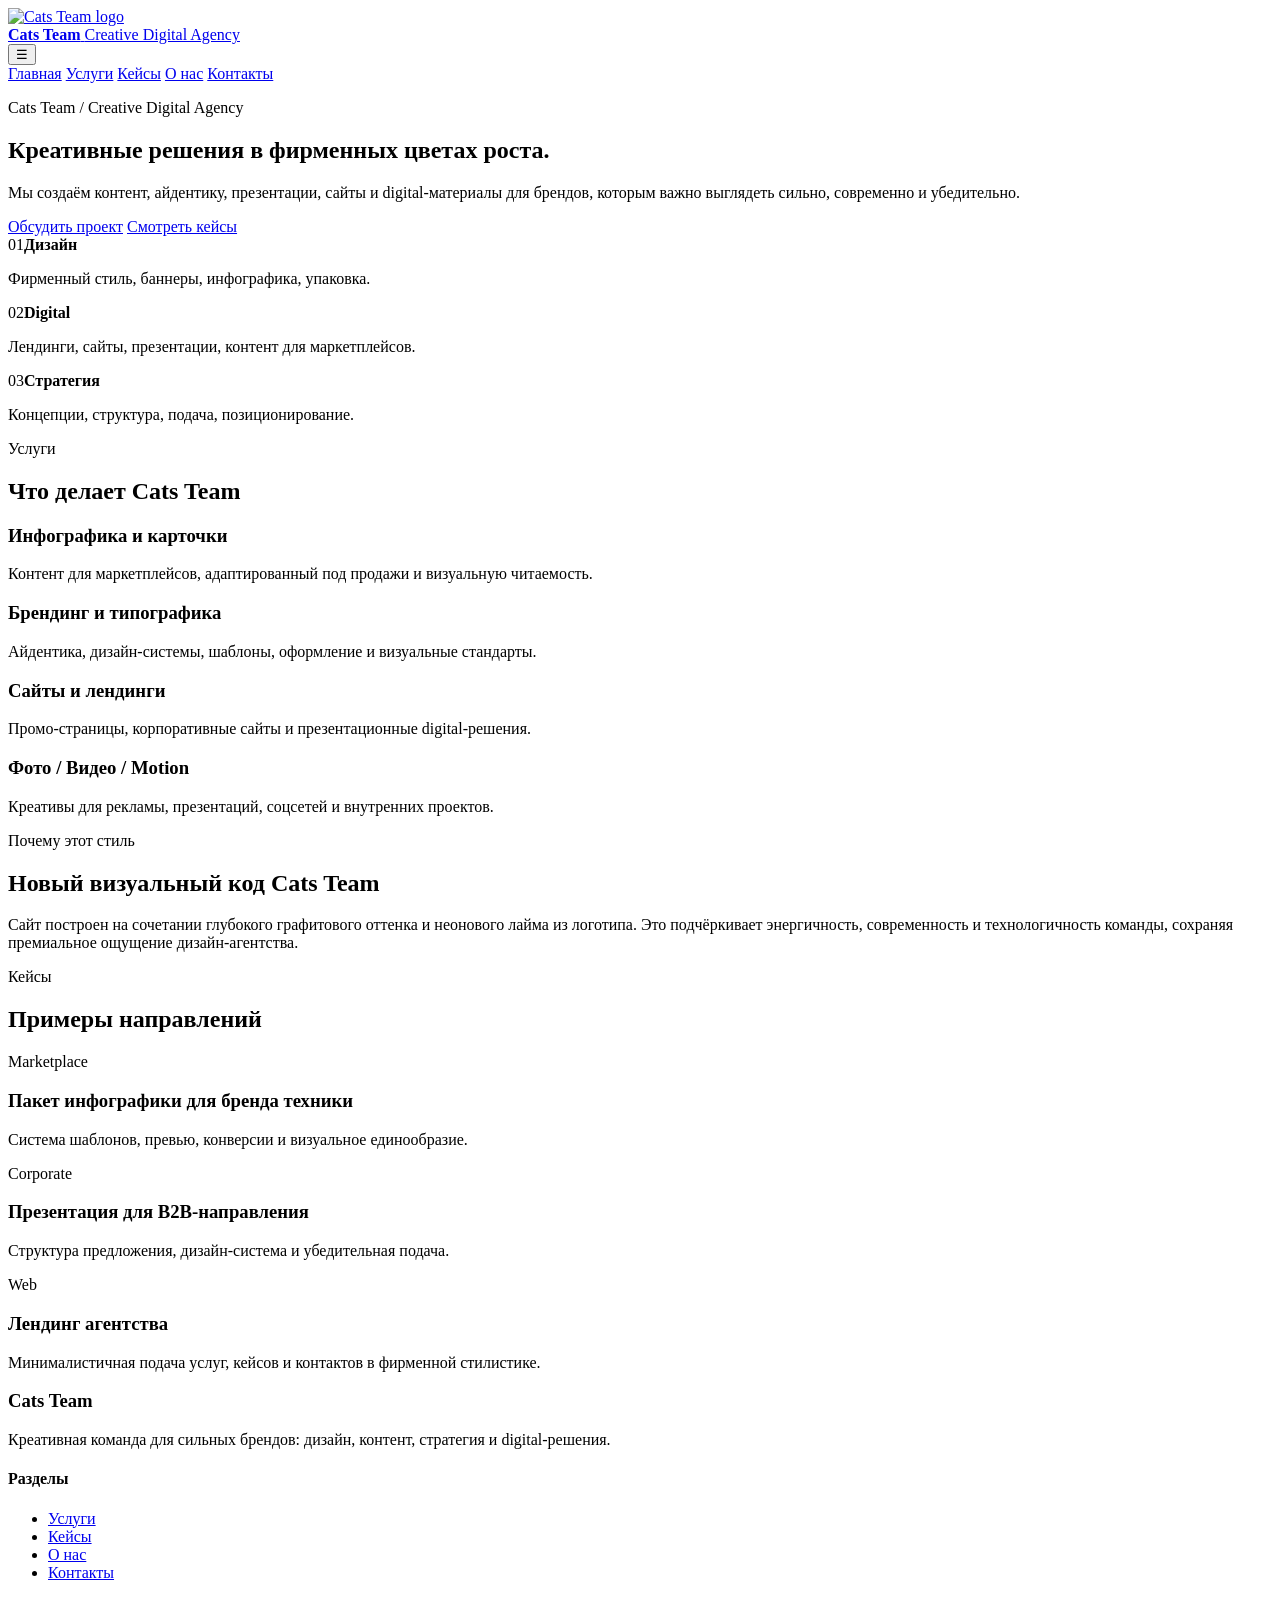
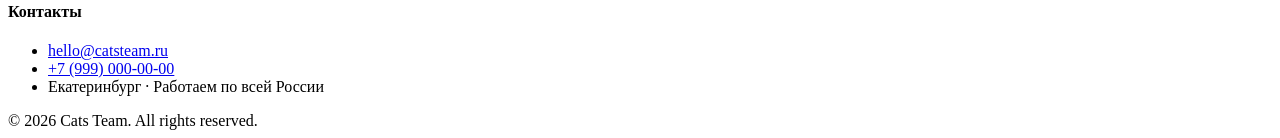
==== index.html @ 74c3e42e "Add files via upload" ====
<!doctype html>
<html lang="ru">
<head>
  <meta charset="UTF-8">
  <meta name="viewport" content="width=device-width, initial-scale=1">
  <title>Cats Team — Creative Digital Agency</title>
  <meta name="description" content="Cats Team — креативная команда для сильных брендов.">
  <meta name="theme-color" content="#1b1d20">
  <link rel="stylesheet" href="css/styles.css">
</head>
<body><header class="site-header">
  <div class="container header-row">
    <a class="brand" href="index.html">
      <img src="assets/cats-team-logo.png" alt="Cats Team logo">
      <div class="brand-text">
        <strong>Cats Team</strong>
        <span>Creative Digital Agency</span>
      </div>
    </a>
    <button class="menu-toggle" aria-label="Открыть меню" aria-expanded="false">☰</button>
    <nav class="site-nav">
      <a href="index.html">Главная</a>
      <a href="services.html">Услуги</a>
      <a href="cases.html">Кейсы</a>
      <a href="about.html">О нас</a>
      <a href="contacts.html">Контакты</a>
    </nav>
  </div>
</header>
<main>
  <section class="hero">
    <div class="container hero-grid">
      <div class="hero-copy">
        <p class="eyebrow">Cats Team / Creative Digital Agency</p>
        <h1>Креативные решения <span>в фирменных цветах роста</span>.</h1>
        <p class="lead">Мы создаём контент, айдентику, презентации, сайты и digital-материалы для брендов, которым важно выглядеть сильно, современно и убедительно.</p>
        <div class="hero-actions">
          <a class="btn btn-primary" href="contacts.html">Обсудить проект</a>
          <a class="btn btn-secondary" href="cases.html">Смотреть кейсы</a>
        </div>
      </div>
      <div class="hero-card glass">
        <div class="stat"><span>01</span><strong>Дизайн</strong><p>Фирменный стиль, баннеры, инфографика, упаковка.</p></div>
        <div class="stat"><span>02</span><strong>Digital</strong><p>Лендинги, сайты, презентации, контент для маркетплейсов.</p></div>
        <div class="stat"><span>03</span><strong>Стратегия</strong><p>Концепции, структура, подача, позиционирование.</p></div>
      </div>
    </div>
  </section>

  <section class="section">
    <div class="container">
      <div class="section-head">
        <p class="eyebrow">Услуги</p>
        <h2>Что делает Cats Team</h2>
      </div>
      <div class="cards-grid">
        <article class="card"><h3>Инфографика и карточки</h3><p>Контент для маркетплейсов, адаптированный под продажи и визуальную читаемость.</p></article>
        <article class="card"><h3>Брендинг и типографика</h3><p>Айдентика, дизайн-системы, шаблоны, оформление и визуальные стандарты.</p></article>
        <article class="card"><h3>Сайты и лендинги</h3><p>Промо-страницы, корпоративные сайты и презентационные digital-решения.</p></article>
        <article class="card"><h3>Фото / Видео / Motion</h3><p>Креативы для рекламы, презентаций, соцсетей и внутренних проектов.</p></article>
      </div>
    </div>
  </section>

  <section class="section band">
    <div class="container two-col">
      <div>
        <p class="eyebrow">Почему этот стиль</p>
        <h2>Новый визуальный код Cats Team</h2>
      </div>
      <div>
        <p>Сайт построен на сочетании глубокого графитового оттенка и неонового лайма из логотипа. Это подчёркивает энергичность, современность и технологичность команды, сохраняя премиальное ощущение дизайн-агентства.</p>
      </div>
    </div>
  </section>

  <section class="section">
    <div class="container">
      <div class="section-head">
        <p class="eyebrow">Кейсы</p>
        <h2>Примеры направлений</h2>
      </div>
      <div class="cards-grid">
        <article class="case-card"><span>Marketplace</span><h3>Пакет инфографики для бренда техники</h3><p>Система шаблонов, превью, конверсии и визуальное единообразие.</p></article>
        <article class="case-card"><span>Corporate</span><h3>Презентация для B2B-направления</h3><p>Структура предложения, дизайн-система и убедительная подача.</p></article>
        <article class="case-card"><span>Web</span><h3>Лендинг агентства</h3><p>Минималистичная подача услуг, кейсов и контактов в фирменной стилистике.</p></article>
      </div>
    </div>
  </section>
</main>
<footer class="site-footer">
  <div class="container footer-grid">
    <div>
      <h3>Cats Team</h3>
      <p>Креативная команда для сильных брендов: дизайн, контент, стратегия и digital-решения.</p>
    </div>
    <div>
      <h4>Разделы</h4>
      <ul>
        <li><a href="services.html">Услуги</a></li>
        <li><a href="cases.html">Кейсы</a></li>
        <li><a href="about.html">О нас</a></li>
        <li><a href="contacts.html">Контакты</a></li>
      </ul>
    </div>
    <div>
      <h4>Контакты</h4>
      <ul>
        <li><a href="mailto:hello@catsteam.ru">hello@catsteam.ru</a></li>
        <li><a href="tel:+79990000000">+7 (999) 000-00-00</a></li>
        <li>Екатеринбург · Работаем по всей России</li>
      </ul>
    </div>
  </div>
  <div class="container footer-bottom">© 2026 Cats Team. All rights reserved.</div>
</footer><script src="js/site.js"></script>
</body>
</html>
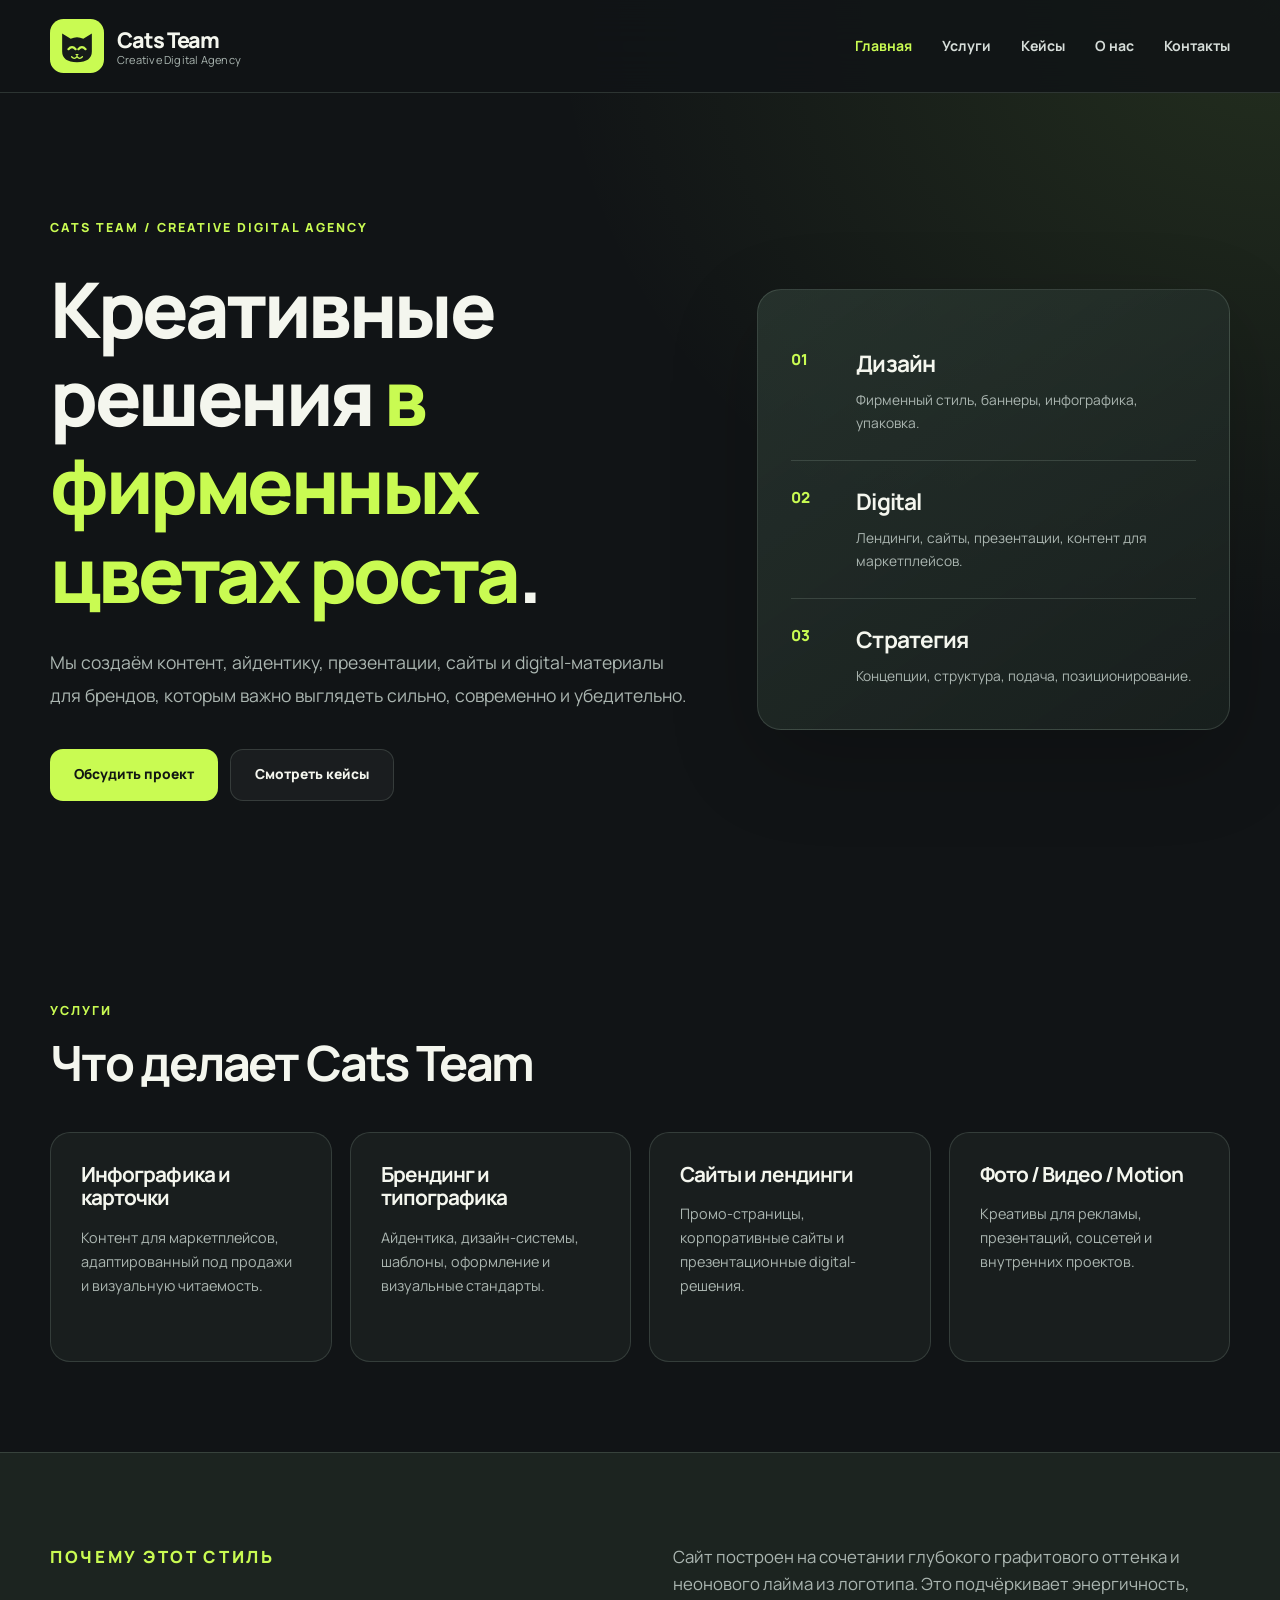
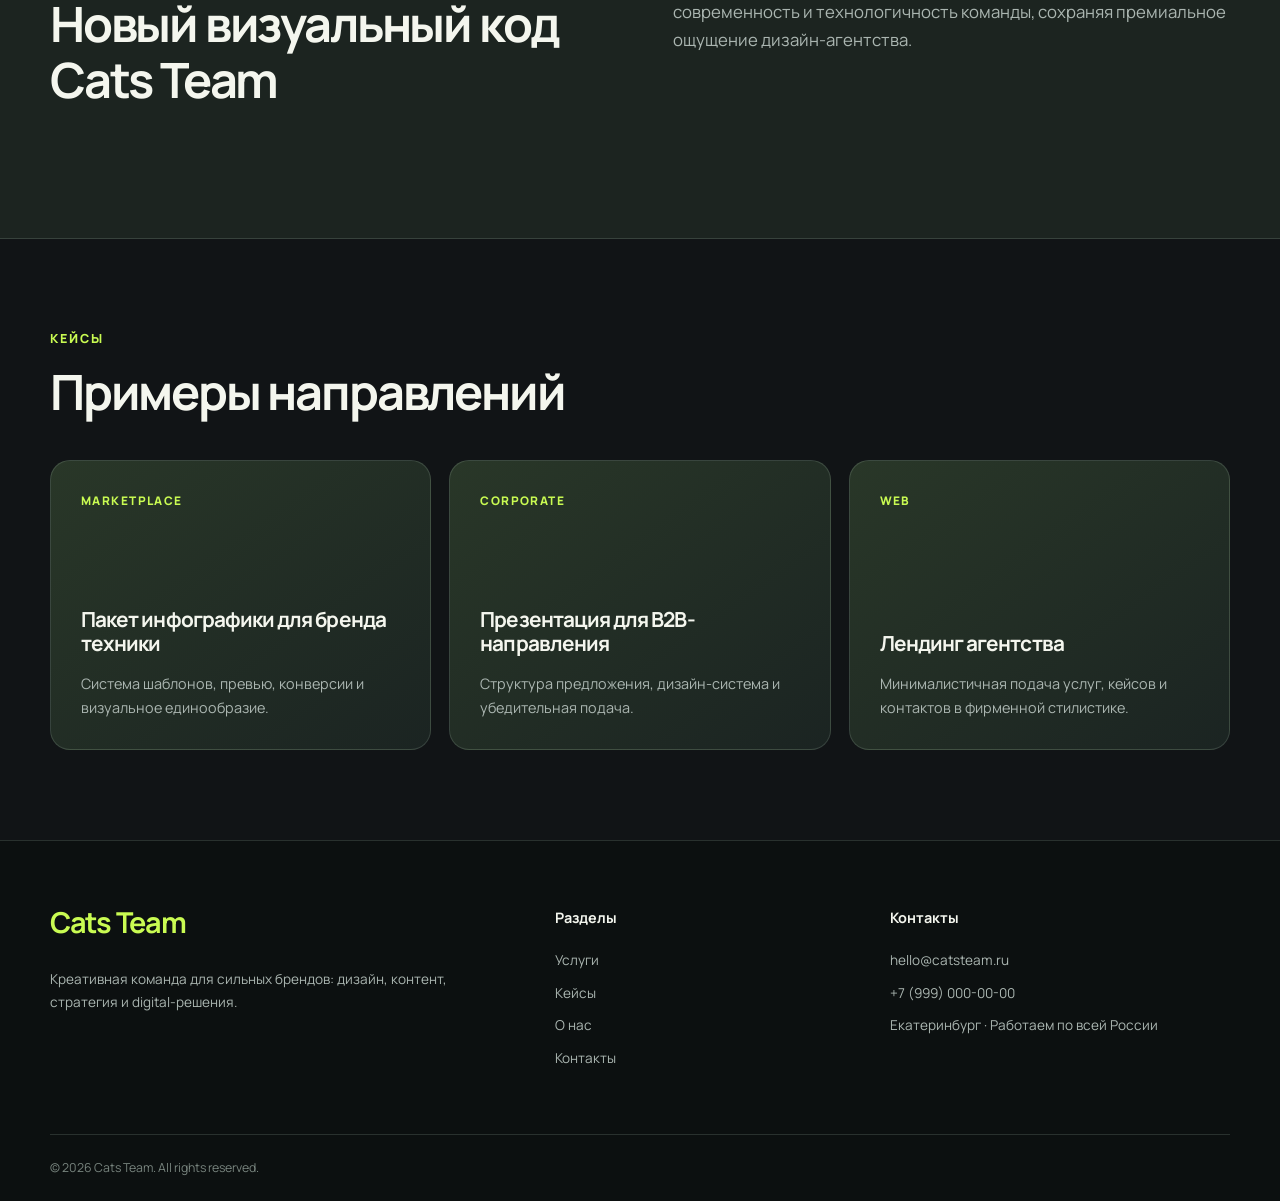
==== commit 378d73c5: "Fix missing logo asset reference on index.html" ====
--- a/index.html
+++ b/index.html
@@ -11,7 +11,7 @@
 <body><header class="site-header">
   <div class="container header-row">
     <a class="brand" href="index.html">
-      <img src="assets/cats-team-logo.png" alt="Cats Team logo">
+      <img src="assets/cats-team-logo.svg" alt="Cats Team logo">
       <div class="brand-text">
         <strong>Cats Team</strong>
         <span>Creative Digital Agency</span>
--- a/css/styles.css
+++ b/css/styles.css
@@ -0,0 +1,11 @@
+@import url('https://fonts.googleapis.com/css2?family=Manrope:wght@400;500;600;700;800&display=swap');
+:root{--bg:#111416;--bg2:#191e1e;--panel:#212828;--line:rgba(215,245,226,.14);--lime:#c9fb52;--white:#f4f6ee;--muted:#abb6b1;--radius:24px}
+*{box-sizing:border-box}html{scroll-behavior:smooth}body{margin:0;color:var(--white);background:var(--bg);font-family:Manrope,Arial,sans-serif;line-height:1.65}body:before{content:"";position:absolute;z-index:-1;top:0;right:0;width:62vw;height:700px;pointer-events:none;background:radial-gradient(ellipse at top right,rgba(158,228,89,.13),transparent 65%)}
+a{color:inherit;text-decoration:none}button{font:inherit}img{max-width:100%;display:block}.container{width:min(1180px,calc(100% - 48px));margin-inline:auto}h1,h2,h3,h4,p{margin-top:0}h1,h2,h3{line-height:1.15;letter-spacing:-.045em}h1{font-size:clamp(3rem,6vw,5.75rem);font-weight:800}h2{font-size:clamp(2rem,3.8vw,3.3rem)}h3{font-size:1.3rem}p{color:var(--muted)}
+.site-header{position:sticky;z-index:50;top:0;background:rgba(17,20,22,.87);backdrop-filter:blur(22px);border-bottom:1px solid var(--line)}.header-row{display:flex;align-items:center;justify-content:space-between;gap:24px;min-height:92px}.brand{display:flex;align-items:center;gap:13px;flex-shrink:0}.brand img{height:54px;width:54px;object-fit:contain}.brand-text{display:flex;flex-direction:column;line-height:1.25}.brand-text strong{font-size:1.35rem;font-weight:800;letter-spacing:-.05em}.brand-text span{font-size:.69rem;color:var(--muted);letter-spacing:.02em}.site-nav{display:flex;gap:30px;align-items:center}.site-nav a{font-size:.88rem;font-weight:700;color:#d6ddd9;transition:color .2s}.site-nav a:hover,.site-nav a[aria-current=page]{color:var(--lime)}.menu-toggle{display:none;color:var(--white);background:var(--panel);border:1px solid var(--line);border-radius:12px;padding:7px 14px;cursor:pointer}
+.hero{padding:125px 0 110px}.hero-grid{display:grid;grid-template-columns:minmax(0,1.15fr) minmax(310px,.85fr);align-items:center;gap:68px}.eyebrow{text-transform:uppercase;color:var(--lime);font-size:.78rem;font-weight:800;letter-spacing:.16em;margin-bottom:26px}.hero h1{max-width:760px;margin-bottom:28px}.hero h1 span{color:var(--lime)}.lead{font-size:1.1rem;max-width:680px;line-height:1.9}.hero-actions{display:flex;gap:12px;flex-wrap:wrap;margin-top:36px}.btn{display:inline-flex;align-items:center;justify-content:center;min-height:52px;border-radius:13px;padding:12px 24px;font-size:.86rem;font-weight:800;transition:transform .2s,background .2s}.btn:hover{transform:translateY(-2px)}.btn-primary{background:var(--lime);color:#121713}.btn-secondary{border:1px solid var(--line);background:rgba(255,255,255,.04)}.glass{background:linear-gradient(145deg,rgba(48,64,56,.64),rgba(25,32,30,.9));border:1px solid var(--line);box-shadow:0 30px 90px rgba(0,0,0,.2);border-radius:var(--radius)}.hero-card{padding:33px}.stat{position:relative;padding:22px 0 25px 65px;border-bottom:1px solid var(--line)}.stat:last-child{border:0;padding-bottom:8px}.stat span{position:absolute;left:0;top:24px;color:var(--lime);font-weight:800;font-size:.95rem}.stat strong{display:block;font-size:1.42rem;letter-spacing:-.04em}.stat p{font-size:.86rem;margin:7px 0 0}
+.section{padding:90px 0}.section-head{margin-bottom:38px}.section-head .eyebrow{margin-bottom:14px}.cards-grid{display:grid;grid-template-columns:repeat(4,minmax(0,1fr));gap:18px}.card,.case-card,.service-item{min-height:230px;padding:30px;background:var(--bg2);border:1px solid var(--line);border-radius:20px;transition:border-color .2s,transform .2s}.card:hover,.case-card:hover,.service-item:hover{border-color:rgba(201,251,82,.46);transform:translateY(-4px)}.card h3,.case-card h3{margin-bottom:16px}.card p,.case-card p{font-size:.9rem;margin:0}.band{background:#1c2420;border-block:1px solid var(--line)}.two-col{display:grid;grid-template-columns:1fr 1fr;gap:65px;align-items:start}.two-col p{font-size:1.05rem}.case-card{display:flex;flex-direction:column;justify-content:end;min-height:290px;background:linear-gradient(145deg,#293728,#1b2422)}.case-card span{font-size:.74rem;color:var(--lime);font-weight:800;text-transform:uppercase;letter-spacing:.12em;margin-bottom:auto}.case-card.large{min-height:340px}.section:has(.case-card) .cards-grid{grid-template-columns:repeat(3,minmax(0,1fr))}
+.site-footer{border-top:1px solid var(--line);background:#0c1010;padding-top:65px}.footer-grid{display:grid;grid-template-columns:1.6fr 1fr 1.2fr;gap:52px}.footer-grid h3{color:var(--lime);font-size:1.8rem}.footer-grid h4{font-size:.9rem}.footer-grid p,.footer-grid li{font-size:.85rem}.footer-grid ul{padding:0;margin:0;list-style:none}.footer-grid li{margin:10px 0;color:var(--muted)}.footer-grid a:hover{color:var(--lime)}.footer-bottom{border-top:1px solid var(--line);margin-top:55px;padding:23px 0;color:#78847e;font-size:.77rem}
+.page-hero{padding:115px 0 60px}.page-hero h1{max-width:1050px}.narrow{max-width:710px}.inner-page .section{padding-top:30px;min-height:330px}.service-list{display:grid;grid-template-columns:repeat(3,1fr);gap:18px}.service-item{min-height:200px}.service-item h2{font-size:1.5rem}.about-grid h2{font-size:2.4rem}.note-box{padding:35px}.note-box li{margin:12px 0;color:var(--muted)}.contact-grid{display:grid;grid-template-columns:1fr 1fr;gap:20px}.contact-box{padding:38px}.contact-box h2{font-size:2rem}
+@media(max-width:1000px){.hero-grid{gap:35px}.cards-grid{grid-template-columns:repeat(2,1fr)}.section:has(.case-card) .cards-grid,.service-list{grid-template-columns:repeat(2,1fr)}}@media(max-width:720px){.container{width:min(100% - 32px,1180px)}.header-row{min-height:76px}.brand img{width:45px;height:45px}.menu-toggle{display:block}.site-nav{display:none;position:absolute;top:75px;left:0;right:0;flex-direction:column;align-items:stretch;gap:0;padding:12px 16px 20px;background:#151a19;border-bottom:1px solid var(--line)}.site-nav.is-open{display:flex}.site-nav a{padding:12px 8px}.hero{padding:65px 0}.hero-grid,.two-col,.footer-grid,.contact-grid{grid-template-columns:1fr;gap:28px}.hero h1{font-size:clamp(2.75rem,10vw,4.4rem)}.hero-card{padding:24px}.section{padding:55px 0}.cards-grid,.section:has(.case-card) .cards-grid,.service-list{grid-template-columns:1fr}.card,.case-card{min-height:195px}.page-hero{padding:65px 0 30px}.footer-grid{gap:30px}.footer-bottom{margin-top:32px}}
+@media(prefers-reduced-motion:reduce){*,*:before,*:after{scroll-behavior:auto!important;transition:none!important}}
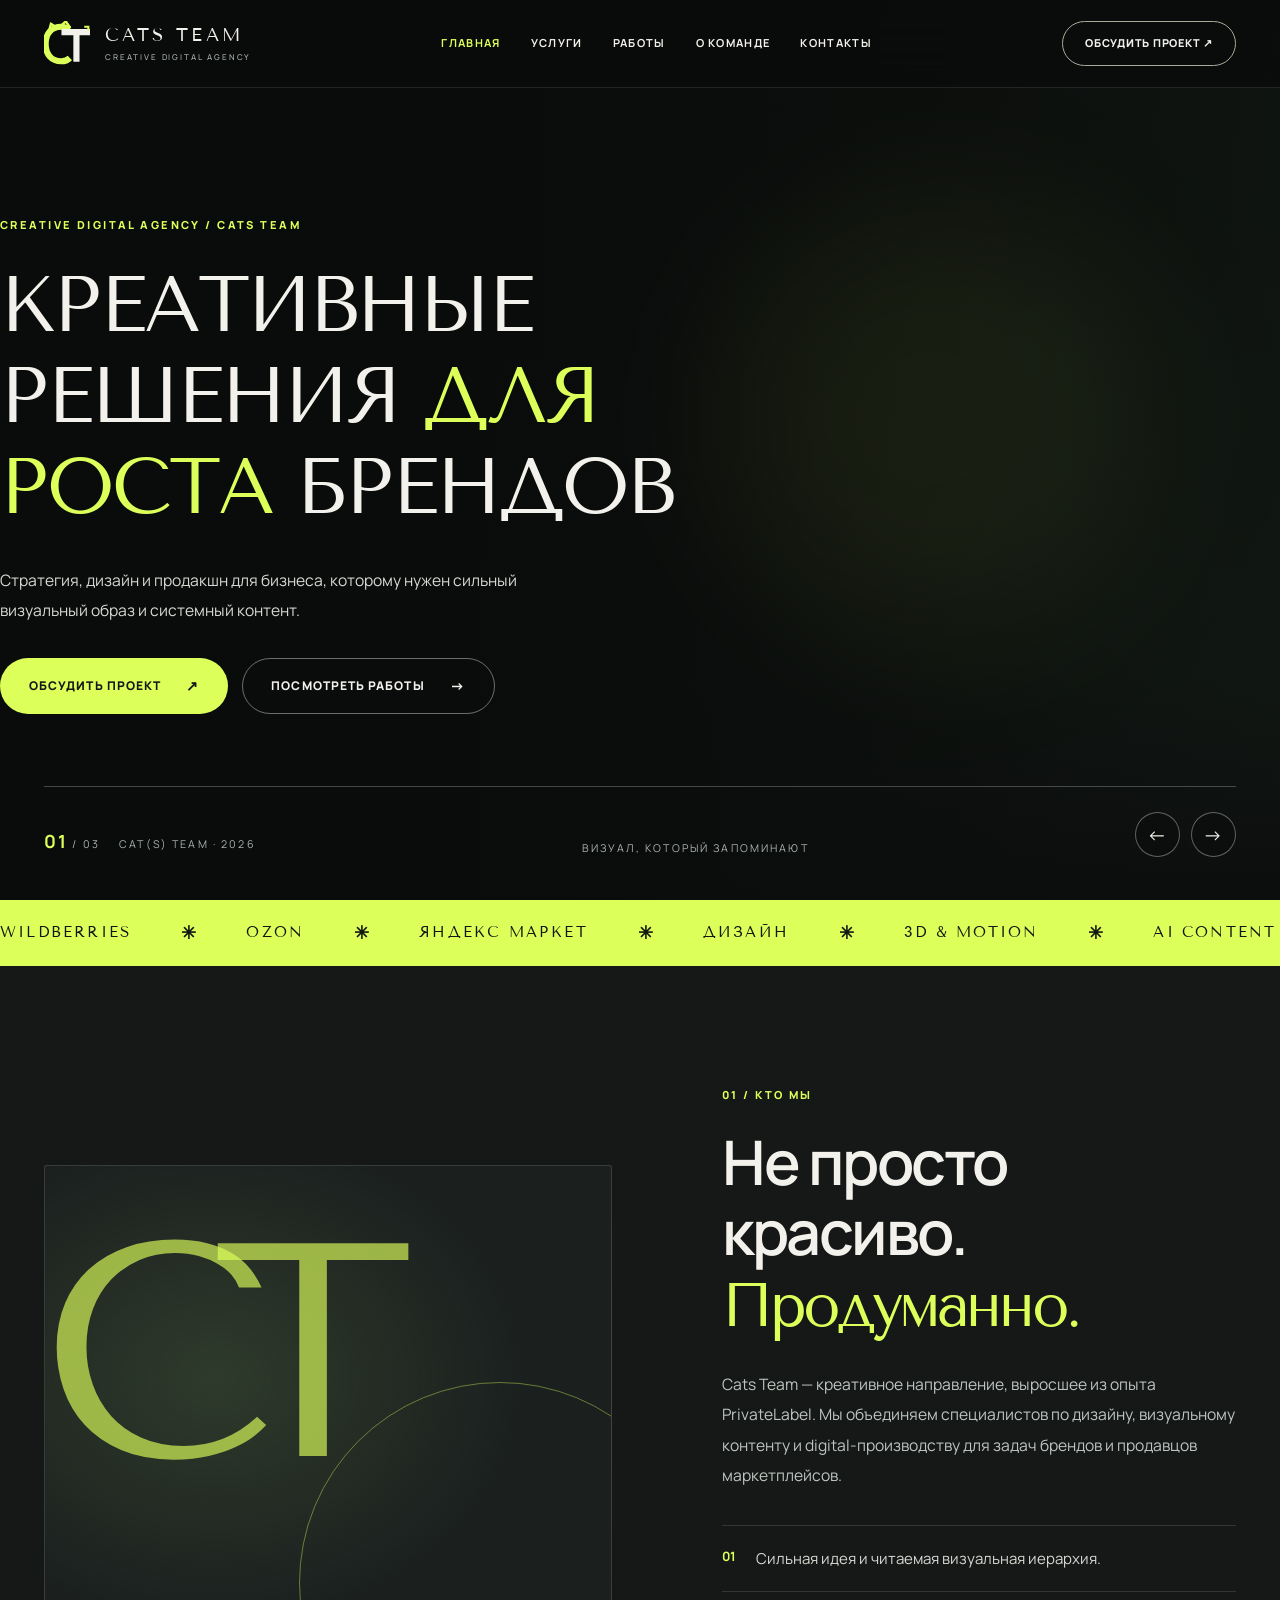
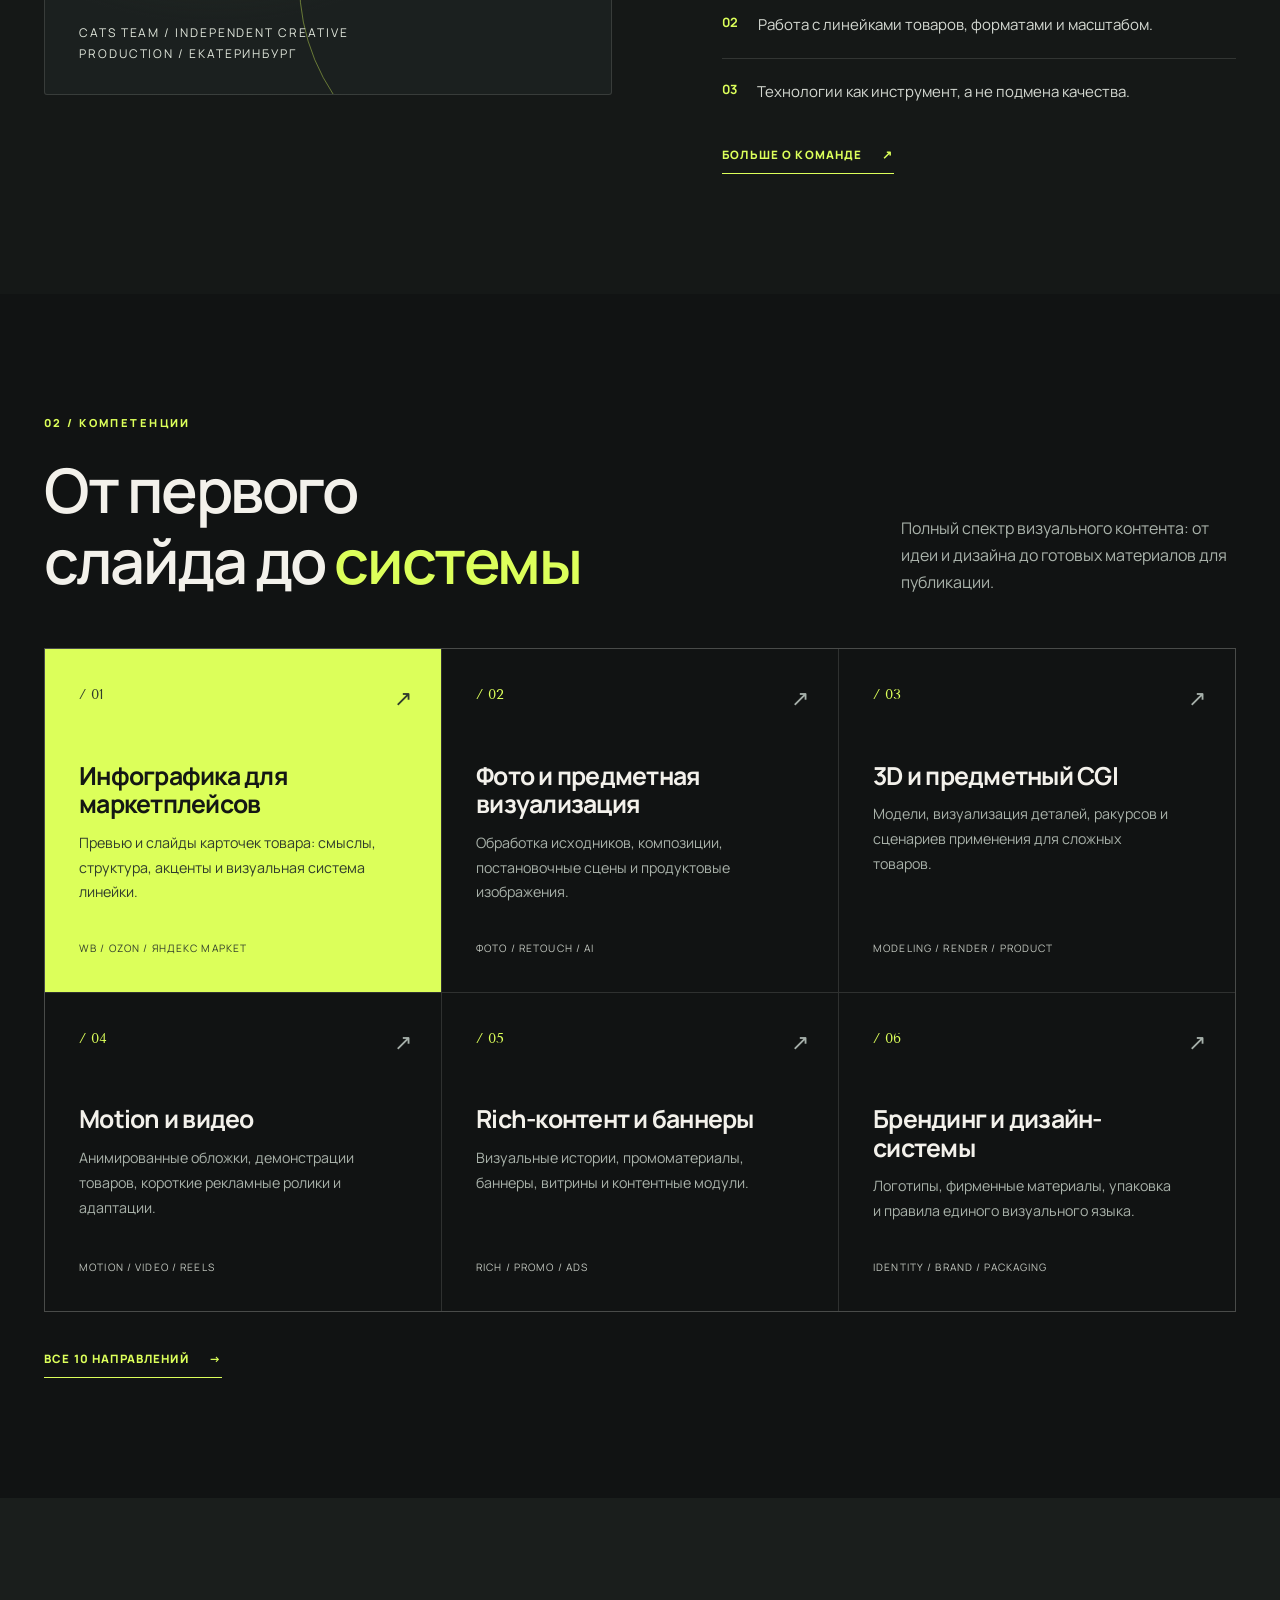
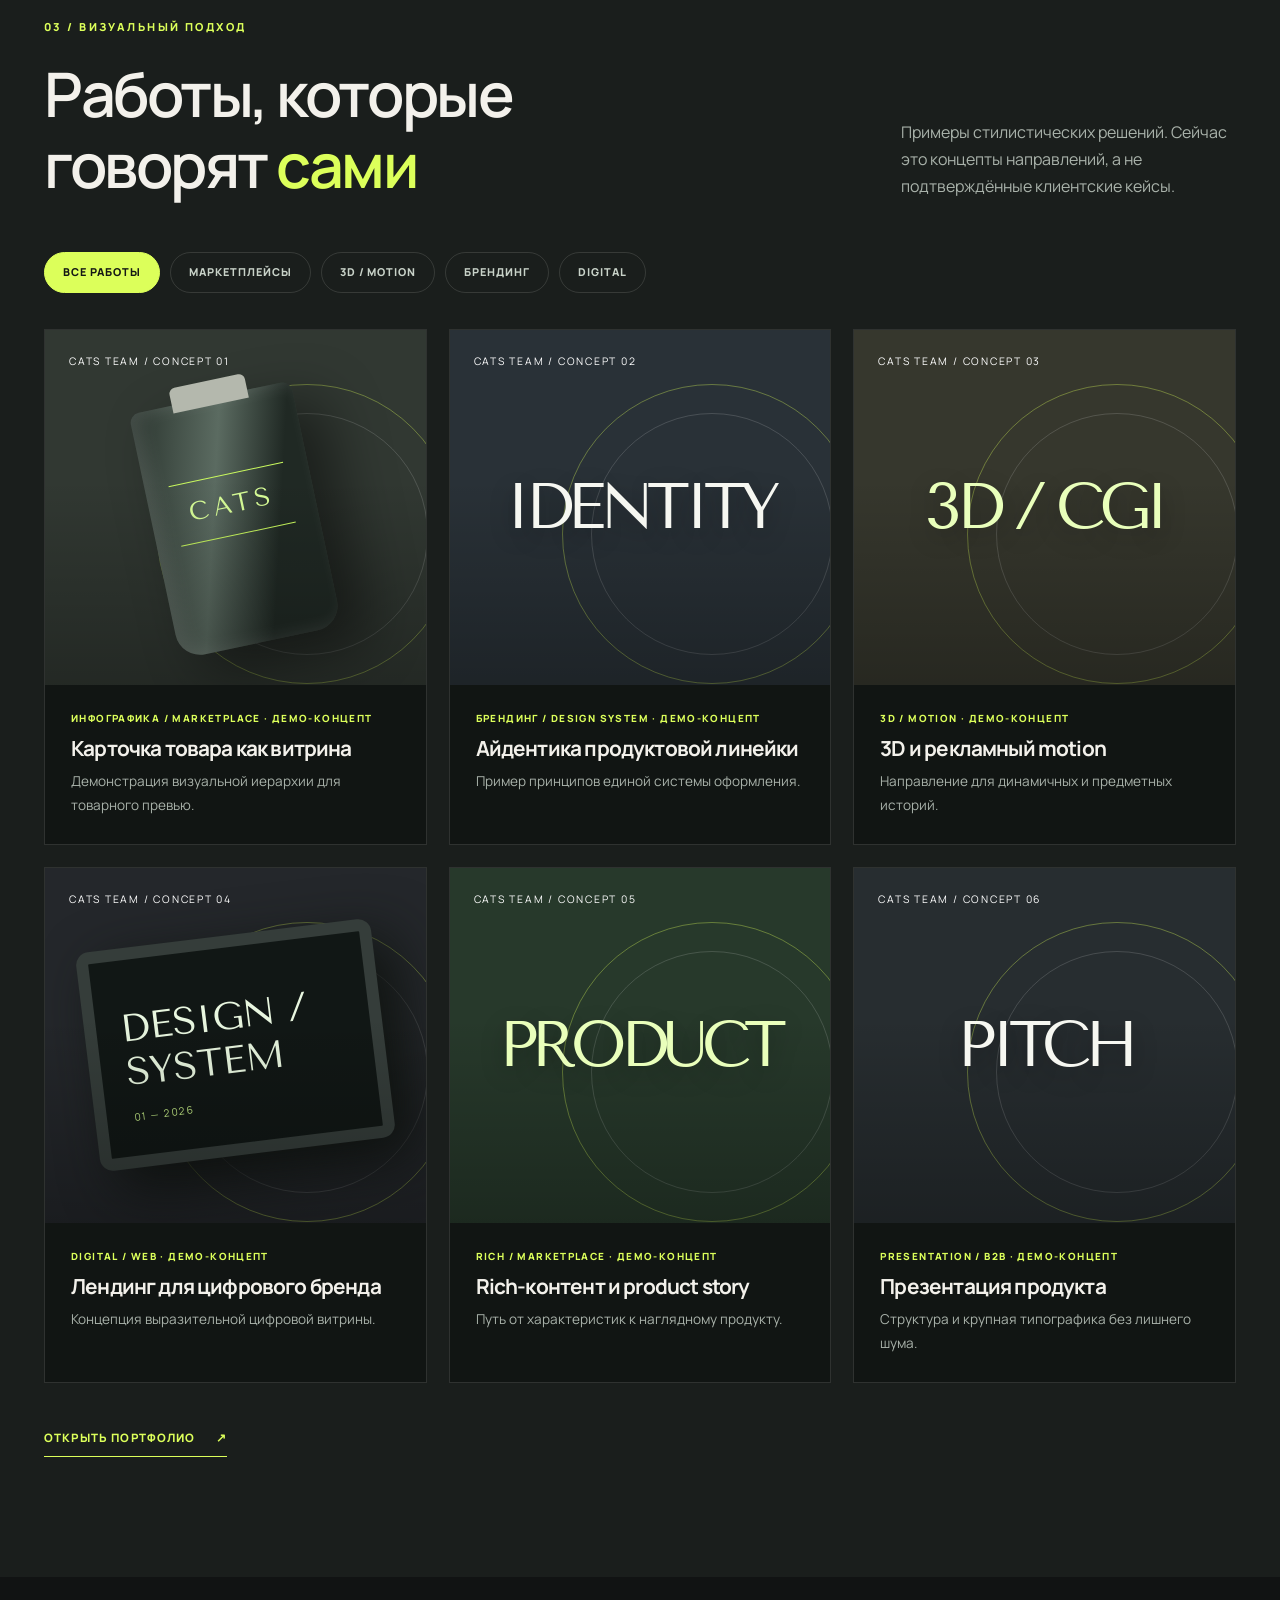
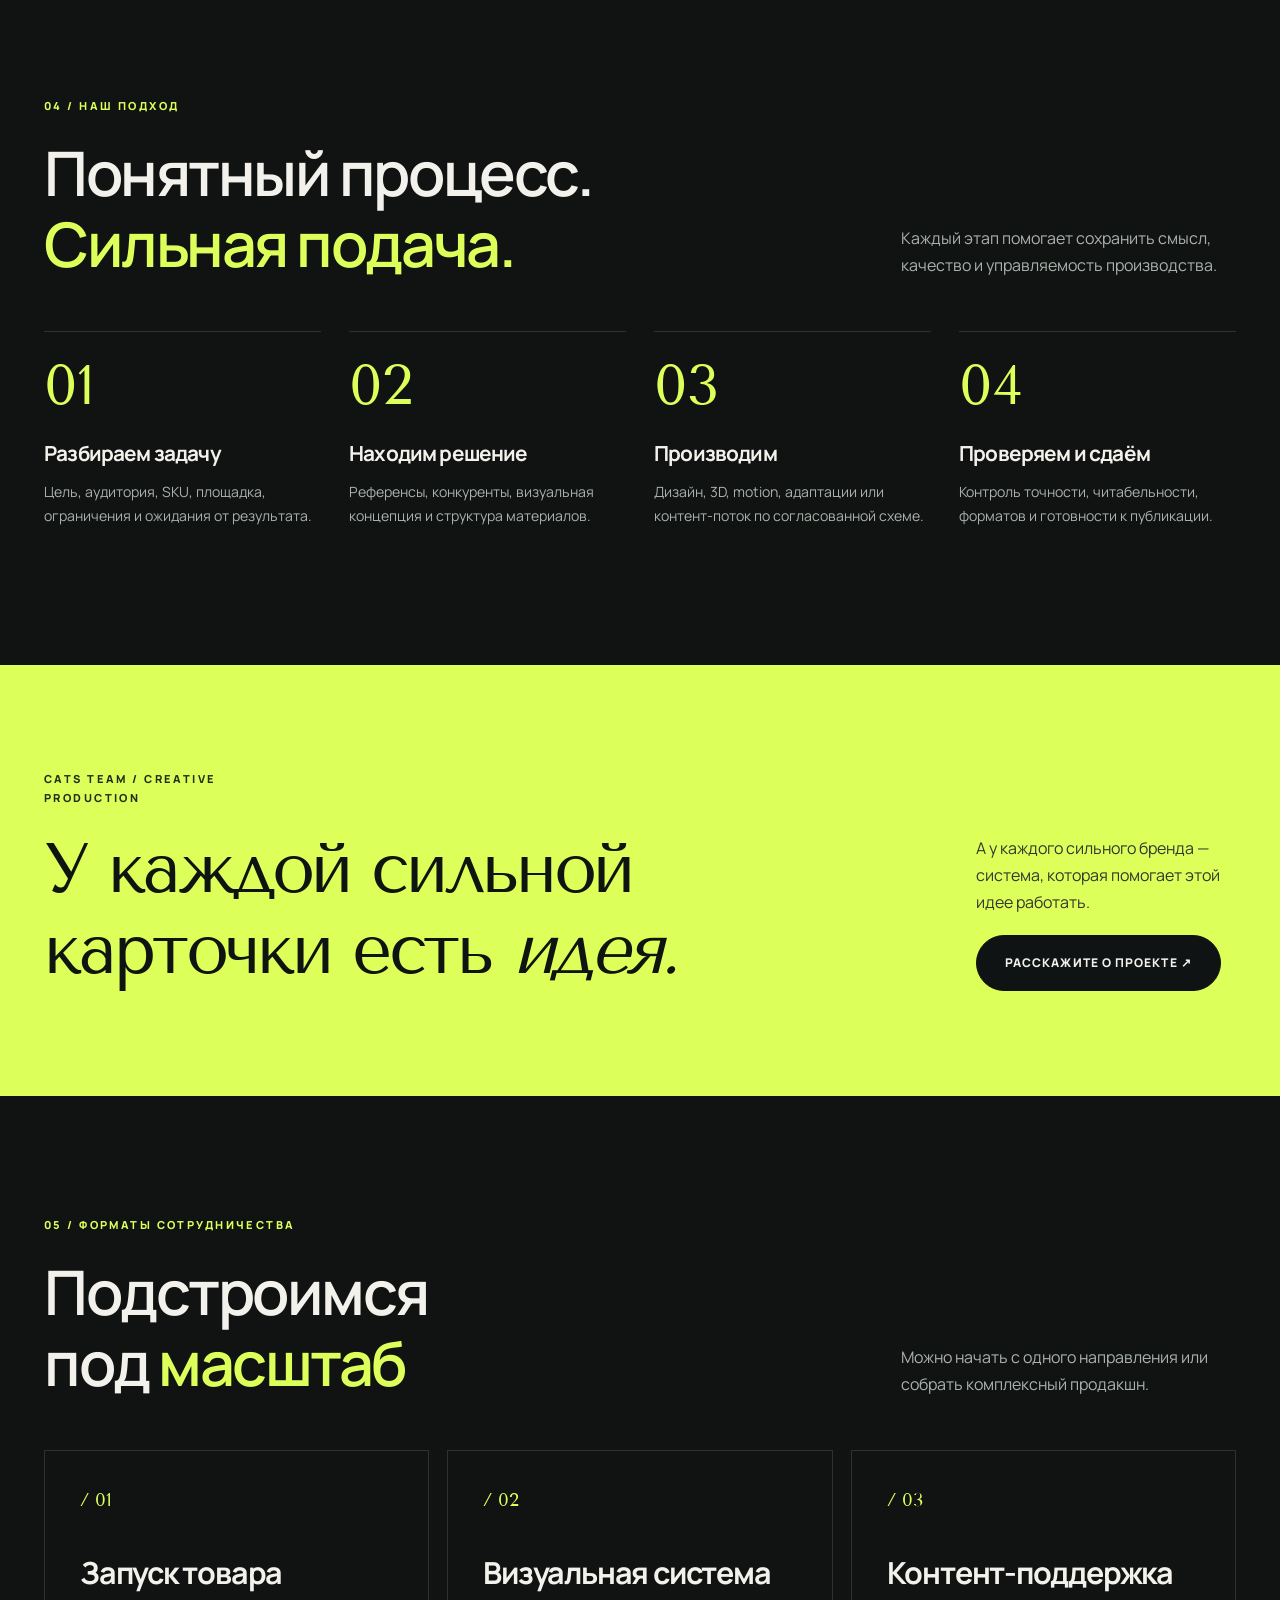
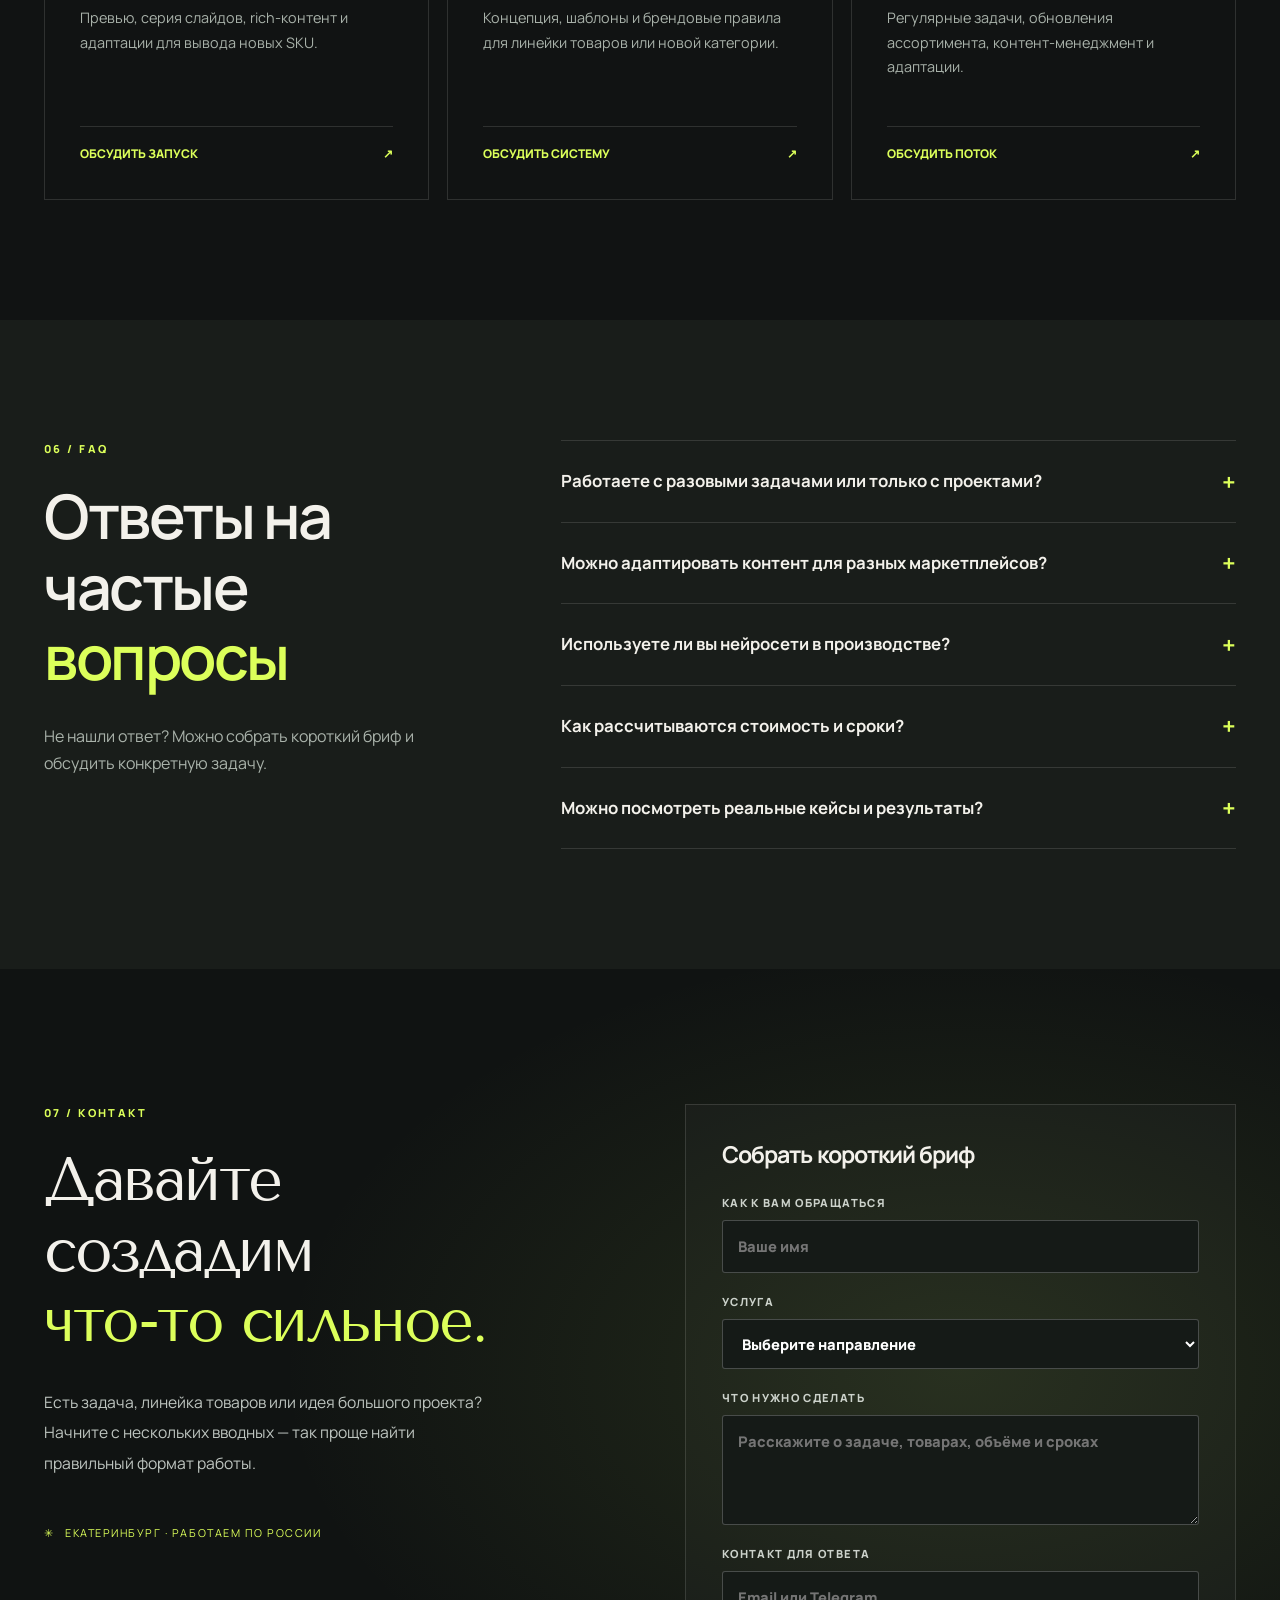
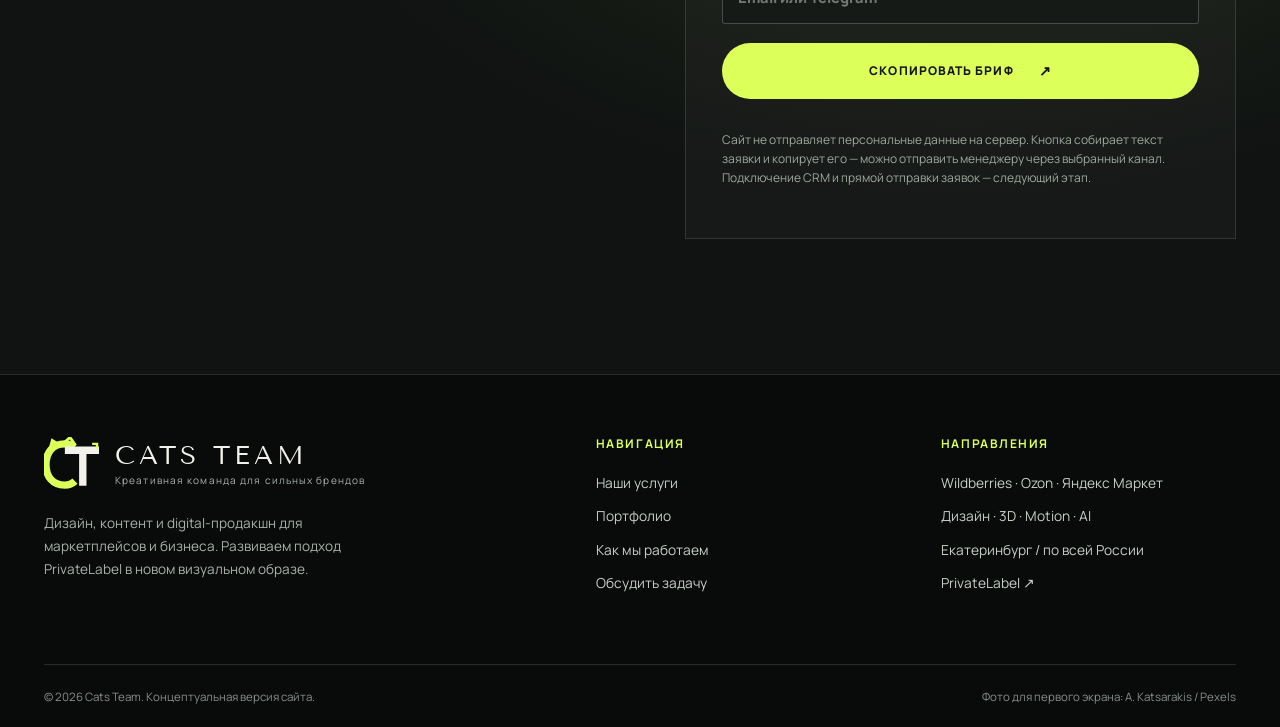
==== commit a9c21aa5: "Expand Cats Team site: index.html with full services and portfolio" ====
--- a/index.html
+++ b/index.html
@@ -1,118 +1,45 @@
 <!doctype html>
-<html lang="ru">
-<head>
-  <meta charset="UTF-8">
-  <meta name="viewport" content="width=device-width, initial-scale=1">
-  <title>Cats Team — Creative Digital Agency</title>
-  <meta name="description" content="Cats Team — креативная команда для сильных брендов.">
-  <meta name="theme-color" content="#1b1d20">
-  <link rel="stylesheet" href="css/styles.css">
-</head>
-<body><header class="site-header">
-  <div class="container header-row">
-    <a class="brand" href="index.html">
-      <img src="assets/cats-team-logo.svg" alt="Cats Team logo">
-      <div class="brand-text">
-        <strong>Cats Team</strong>
-        <span>Creative Digital Agency</span>
-      </div>
-    </a>
-    <button class="menu-toggle" aria-label="Открыть меню" aria-expanded="false">☰</button>
-    <nav class="site-nav">
-      <a href="index.html">Главная</a>
-      <a href="services.html">Услуги</a>
-      <a href="cases.html">Кейсы</a>
-      <a href="about.html">О нас</a>
-      <a href="contacts.html">Контакты</a>
-    </nav>
-  </div>
-</header>
-<main>
-  <section class="hero">
-    <div class="container hero-grid">
-      <div class="hero-copy">
-        <p class="eyebrow">Cats Team / Creative Digital Agency</p>
-        <h1>Креативные решения <span>в фирменных цветах роста</span>.</h1>
-        <p class="lead">Мы создаём контент, айдентику, презентации, сайты и digital-материалы для брендов, которым важно выглядеть сильно, современно и убедительно.</p>
-        <div class="hero-actions">
-          <a class="btn btn-primary" href="contacts.html">Обсудить проект</a>
-          <a class="btn btn-secondary" href="cases.html">Смотреть кейсы</a>
-        </div>
-      </div>
-      <div class="hero-card glass">
-        <div class="stat"><span>01</span><strong>Дизайн</strong><p>Фирменный стиль, баннеры, инфографика, упаковка.</p></div>
-        <div class="stat"><span>02</span><strong>Digital</strong><p>Лендинги, сайты, презентации, контент для маркетплейсов.</p></div>
-        <div class="stat"><span>03</span><strong>Стратегия</strong><p>Концепции, структура, подача, позиционирование.</p></div>
-      </div>
-    </div>
-  </section>
-
-  <section class="section">
-    <div class="container">
-      <div class="section-head">
-        <p class="eyebrow">Услуги</p>
-        <h2>Что делает Cats Team</h2>
-      </div>
-      <div class="cards-grid">
-        <article class="card"><h3>Инфографика и карточки</h3><p>Контент для маркетплейсов, адаптированный под продажи и визуальную читаемость.</p></article>
-        <article class="card"><h3>Брендинг и типографика</h3><p>Айдентика, дизайн-системы, шаблоны, оформление и визуальные стандарты.</p></article>
-        <article class="card"><h3>Сайты и лендинги</h3><p>Промо-страницы, корпоративные сайты и презентационные digital-решения.</p></article>
-        <article class="card"><h3>Фото / Видео / Motion</h3><p>Креативы для рекламы, презентаций, соцсетей и внутренних проектов.</p></article>
-      </div>
-    </div>
-  </section>
-
-  <section class="section band">
-    <div class="container two-col">
-      <div>
-        <p class="eyebrow">Почему этот стиль</p>
-        <h2>Новый визуальный код Cats Team</h2>
-      </div>
-      <div>
-        <p>Сайт построен на сочетании глубокого графитового оттенка и неонового лайма из логотипа. Это подчёркивает энергичность, современность и технологичность команды, сохраняя премиальное ощущение дизайн-агентства.</p>
-      </div>
-    </div>
-  </section>
-
-  <section class="section">
-    <div class="container">
-      <div class="section-head">
-        <p class="eyebrow">Кейсы</p>
-        <h2>Примеры направлений</h2>
-      </div>
-      <div class="cards-grid">
-        <article class="case-card"><span>Marketplace</span><h3>Пакет инфографики для бренда техники</h3><p>Система шаблонов, превью, конверсии и визуальное единообразие.</p></article>
-        <article class="case-card"><span>Corporate</span><h3>Презентация для B2B-направления</h3><p>Структура предложения, дизайн-система и убедительная подача.</p></article>
-        <article class="case-card"><span>Web</span><h3>Лендинг агентства</h3><p>Минималистичная подача услуг, кейсов и контактов в фирменной стилистике.</p></article>
-      </div>
-    </div>
-  </section>
+<html lang="ru"><head>
+<meta charset="UTF-8"><meta name="viewport" content="width=device-width, initial-scale=1">
+<title>Cats Team — креативный контент для сильных брендов — Cats Team</title><meta name="description" content="Cats Team — студия дизайна, инфографики, 3D, motion, rich-контента и digital для маркетплейсов и бизнеса.">
+<meta name="theme-color" content="#111313"><meta property="og:type" content="website">
+<link rel="icon" href="assets/ct-favicon.svg" type="image/svg+xml"><link rel="stylesheet" href="css/styles.css?v=3">
+</head><body>
+<a class="skip-link" href="#main">К основному содержимому</a>
+<header class="site-header"><div class="container header-inner">
+<a class="brand" href="index.html" aria-label="Cats Team — на главную"><img src="assets/ct-mark.svg" alt=""><span class="brand-word">Cats Team<small>Creative Digital Agency</small></span></a>
+<nav class="site-nav" aria-label="Главное меню"><a href="index.html" aria-current="page">Главная</a><a href="services.html">Услуги</a><a href="cases.html">Работы</a><a href="about.html">О команде</a><a href="contacts.html">Контакты</a></nav>
+<a class="header-contact" href="contacts.html#brief">Обсудить проект ↗</a>
+<button class="menu-toggle" type="button" aria-label="Открыть меню" aria-expanded="false">☰</button>
+</div></header>
+<main id="main">
+<section class="hero" aria-label="Cats Team — креативная команда"><div class="hero-image" aria-hidden="true"></div><div class="hero-glow" aria-hidden="true"></div><div class="container hero-content"><div class="hero-copy">
+<div class="hero-slide active" data-slide="0"><p class="eyebrow">Creative Digital Agency / Cats Team</p><h1>Креативные<br>решения <span class="text-lime">для<br>роста</span> брендов</h1><p class="lead">Стратегия, дизайн и продакшн для бизнеса, которому нужен сильный визуальный образ и системный контент.</p></div>
+<div class="hero-slide" data-slide="1"><p class="eyebrow">Marketplace Content / 01</p><h1>Товар.<br><span class="text-lime">История.</span><br>Результат.</h1><p class="lead">От главного слайда до rich-контента: создаём визуальную систему для ассортимента и разных площадок.</p></div>
+<div class="hero-slide" data-slide="2"><p class="eyebrow">Design × Digital × AI</p><h1>Смелые идеи.<br><span class="text-lime">Точные</span><br>решения.</h1><p class="lead">Объединяем работу дизайнеров, продакшн и автоматизацию, чтобы контент оставался качественным даже в масштабе.</p></div>
+<div class="btn-row"><a class="btn btn-primary" href="contacts.html#brief">Обсудить проект <span class="arrow">↗</span></a><a class="btn btn-outline" href="#portfolio">Посмотреть работы <span class="arrow">→</span></a></div>
+</div></div><div class="hero-meta"><div class="hero-index"><b data-slide-current>01</b> / 03 <span style="margin-left:15px">CAT(S) TEAM · 2026</span></div><span>Визуал, который запоминают</span><div class="hero-carousel-controls"><button class="circle-btn" type="button" data-slide-prev aria-label="Предыдущий слайд">←</button><button class="circle-btn" type="button" data-slide-next aria-label="Следующий слайд">→</button></div></div></section>
+<div class="ticker" aria-label="Направления работы"><div class="ticker-inner"><span>WILDBERRIES</span><b>✳</b><span>OZON</span><b>✳</b><span>ЯНДЕКС МАРКЕТ</span><b>✳</b><span>ДИЗАЙН</span><b>✳</b><span>3D & MOTION</span><b>✳</b><span>AI CONTENT</span><b>✳</b><span>WILDBERRIES</span><b>✳</b><span>OZON</span><b>✳</b><span>ЯНДЕКС МАРКЕТ</span><b>✳</b><span>ДИЗАЙН</span><b>✳</b><span>3D & MOTION</span><b>✳</b><span>AI CONTENT</span><b>✳</b></div></div>
+<section class="section intro" id="about"><div class="container intro-grid"><div class="intro-visual" aria-label="Фирменная монограмма Cats Team"><div class="intro-monogram">CT</div><div class="stamp">Cats Team / Independent creative production / Екатеринбург</div></div><div><p class="eyebrow">01 / Кто мы</p><h2>Не просто<br>красиво.<br><span class="serif-accent text-lime">Продуманно.</span></h2><p class="lead">Cats Team — креативное направление, выросшее из опыта PrivateLabel. Мы объединяем специалистов по дизайну, визуальному контенту и digital-производству для задач брендов и продавцов маркетплейсов.</p><div class="feature-list"><div class="feature-item"><b>01</b><p>Сильная идея и читаемая визуальная иерархия.</p></div><div class="feature-item"><b>02</b><p>Работа с линейками товаров, форматами и масштабом.</p></div><div class="feature-item"><b>03</b><p>Технологии как инструмент, а не подмена качества.</p></div></div><a class="section-link" href="about.html" style="margin-top:40px">Больше о команде <span>↗</span></a></div></div></section>
+<section class="section" id="services"><div class="container"><div class="section-title-row"><div><p class="eyebrow">02 / Компетенции</p><h2>От первого<br>слайда до <span class="text-lime">системы</span></h2></div><p class="section-text">Полный спектр визуального контента: от идеи и дизайна до готовых материалов для публикации.</p></div><div class="services-grid"><a href="services.html#service-1" class="service-card featured"><span class="number">/ 01</span><span class="corner">↗</span><h3>Инфографика для маркетплейсов</h3><p>Превью и слайды карточек товара: смыслы, структура, акценты и визуальная система линейки.</p><span class="tags">WB / Ozon / Яндекс Маркет</span></a><a href="services.html#service-2" class="service-card "><span class="number">/ 02</span><span class="corner">↗</span><h3>Фото и предметная визуализация</h3><p>Обработка исходников, композиции, постановочные сцены и продуктовые изображения.</p><span class="tags">Фото / Retouch / AI</span></a><a href="services.html#service-3" class="service-card "><span class="number">/ 03</span><span class="corner">↗</span><h3>3D и предметный CGI</h3><p>Модели, визуализация деталей, ракурсов и сценариев применения для сложных товаров.</p><span class="tags">Modeling / Render / Product</span></a><a href="services.html#service-4" class="service-card "><span class="number">/ 04</span><span class="corner">↗</span><h3>Motion и видео</h3><p>Анимированные обложки, демонстрации товаров, короткие рекламные ролики и адаптации.</p><span class="tags">Motion / Video / Reels</span></a><a href="services.html#service-5" class="service-card "><span class="number">/ 05</span><span class="corner">↗</span><h3>Rich-контент и баннеры</h3><p>Визуальные истории, промоматериалы, баннеры, витрины и контентные модули.</p><span class="tags">Rich / Promo / Ads</span></a><a href="services.html#service-6" class="service-card "><span class="number">/ 06</span><span class="corner">↗</span><h3>Брендинг и дизайн-системы</h3><p>Логотипы, фирменные материалы, упаковка и правила единого визуального языка.</p><span class="tags">Identity / Brand / Packaging</span></a></div><div style="margin-top:32px"><a href="services.html" class="section-link">Все 10 направлений <span>→</span></a></div></div></section>
+<section class="section work" id="portfolio"><div class="container"><div class="section-title-row"><div><p class="eyebrow">03 / Визуальный подход</p><h2>Работы, которые<br>говорят <span class="text-lime">сами</span></h2></div><p class="section-text">Примеры стилистических решений. Сейчас это концепты направлений, а не подтверждённые клиентские кейсы.</p></div><div class="filterbar" role="group" aria-label="Категория работ"><button type="button" class="filter-btn active" data-filter="all" aria-pressed="true">Все работы</button><button type="button" class="filter-btn" data-filter="marketplaces" aria-pressed="false">Маркетплейсы</button><button type="button" class="filter-btn" data-filter="motion" aria-pressed="false">3D / Motion</button><button type="button" class="filter-btn" data-filter="brand" aria-pressed="false">Брендинг</button><button type="button" class="filter-btn" data-filter="web" aria-pressed="false">Digital</button></div><div class="work-grid"><article class="work-card" data-category="marketplaces"><div class="work-cover  "><span class="visual-small">Cats Team / Concept 01</span><span class="mock-circle" aria-hidden="true"></span><div class="mock-product" aria-hidden="true"></div></div><div class="work-info"><small>Инфографика / Marketplace · Демо-концепт</small><h3>Карточка товара как витрина</h3><p>Демонстрация визуальной иерархии для товарного превью.</p></div></article><article class="work-card" data-category="brand"><div class="work-cover  "><span class="visual-small">Cats Team / Concept 02</span><span class="mock-circle" aria-hidden="true"></span><span class="visual-word">IDENTITY</span></div><div class="work-info"><small>Брендинг / Design system · Демо-концепт</small><h3>Айдентика продуктовой линейки</h3><p>Пример принципов единой системы оформления.</p></div></article><article class="work-card" data-category="motion"><div class="work-cover cover-alt "><span class="visual-small">Cats Team / Concept 03</span><span class="mock-circle" aria-hidden="true"></span><span class="visual-word">3D / CGI</span></div><div class="work-info"><small>3D / Motion · Демо-концепт</small><h3>3D и рекламный motion</h3><p>Направление для динамичных и предметных историй.</p></div></article><article class="work-card" data-category="web"><div class="work-cover  cover-web"><span class="visual-small">Cats Team / Concept 04</span><span class="mock-circle" aria-hidden="true"></span><div class="mock-screen" aria-hidden="true"></div></div><div class="work-info"><small>Digital / Web · Демо-концепт</small><h3>Лендинг для цифрового бренда</h3><p>Концепция выразительной цифровой витрины.</p></div></article><article class="work-card" data-category="marketplaces"><div class="work-cover cover-alt "><span class="visual-small">Cats Team / Concept 05</span><span class="mock-circle" aria-hidden="true"></span><span class="visual-word">PRODUCT</span></div><div class="work-info"><small>Rich / Marketplace · Демо-концепт</small><h3>Rich-контент и product story</h3><p>Путь от характеристик к наглядному продукту.</p></div></article><article class="work-card" data-category="brand"><div class="work-cover  "><span class="visual-small">Cats Team / Concept 06</span><span class="mock-circle" aria-hidden="true"></span><span class="visual-word">PITCH</span></div><div class="work-info"><small>Presentation / B2B · Демо-концепт</small><h3>Презентация продукта</h3><p>Структура и крупная типографика без лишнего шума.</p></div></article></div><div style="margin-top:40px"><a class="section-link" href="cases.html">Открыть портфолио <span>↗</span></a></div></div></section>
+<section class="section process"><div class="container"><div class="section-title-row"><div><p class="eyebrow">04 / Наш подход</p><h2>Понятный процесс.<br><span class="text-lime">Сильная подача.</span></h2></div><p class="section-text">Каждый этап помогает сохранить смысл, качество и управляемость производства.</p></div><div class="process-grid"><div class="process-step"><span class="step-no">01</span><h3>Разбираем задачу</h3><p>Цель, аудитория, SKU, площадка, ограничения и ожидания от результата.</p></div><div class="process-step"><span class="step-no">02</span><h3>Находим решение</h3><p>Референсы, конкуренты, визуальная концепция и структура материалов.</p></div><div class="process-step"><span class="step-no">03</span><h3>Производим</h3><p>Дизайн, 3D, motion, адаптации или контент-поток по согласованной схеме.</p></div><div class="process-step"><span class="step-no">04</span><h3>Проверяем и сдаём</h3><p>Контроль точности, читабельности, форматов и готовности к публикации.</p></div></div></div></section>
+<section class="quote-band"><div class="container"><div><p class="eyebrow" style="color:#233019">Cats Team / Creative Production</p><h2>У каждой сильной<br>карточки есть <em>идея.</em></h2></div><div><p>А у каждого сильного бренда — система, которая помогает этой идее работать.</p><a class="btn btn-dark" href="contacts.html#brief">Расскажите о проекте ↗</a></div></div></section>
+<section class="section"><div class="container"><div class="section-title-row"><div><p class="eyebrow">05 / Форматы сотрудничества</p><h2>Подстроимся<br>под <span class="text-lime">масштаб</span></h2></div><p class="section-text">Можно начать с одного направления или собрать комплексный продакшн.</p></div><div class="packages-grid"><div class="package"><span class="package-no">/ 01</span><h3>Запуск товара</h3><p>Превью, серия слайдов, rich-контент и адаптации для вывода новых SKU.</p><a href="contacts.html#brief">Обсудить запуск <span>↗</span></a></div><div class="package"><span class="package-no">/ 02</span><h3>Визуальная система</h3><p>Концепция, шаблоны и брендовые правила для линейки товаров или новой категории.</p><a href="contacts.html#brief">Обсудить систему <span>↗</span></a></div><div class="package"><span class="package-no">/ 03</span><h3>Контент-поддержка</h3><p>Регулярные задачи, обновления ассортимента, контент-менеджмент и адаптации.</p><a href="contacts.html#brief">Обсудить поток <span>↗</span></a></div></div></div></section>
+<section class="section faq"><div class="container faq-grid"><div><p class="eyebrow">06 / FAQ</p><h2>Ответы на<br>частые <span class="text-lime">вопросы</span></h2><p style="margin-top:30px">Не нашли ответ? Можно собрать короткий бриф и обсудить конкретную задачу.</p></div><div class="faq-list"><div class="faq-item"><button class="faq-q" type="button" aria-expanded="false" aria-controls="faq-0"><span>Работаете с разовыми задачами или только с проектами?</span><span aria-hidden="true">+</span></button><div class="faq-answer" id="faq-0"><p>Формат зависит от задачи: можно обсудить единичные макеты, пакет для линейки SKU или регулярную контент-поддержку. Состав и объём фиксируются в брифе.</p></div></div><div class="faq-item"><button class="faq-q" type="button" aria-expanded="false" aria-controls="faq-1"><span>Можно адаптировать контент для разных маркетплейсов?</span><span aria-hidden="true">+</span></button><div class="faq-answer" id="faq-1"><p>Да, предусматриваем адаптацию под Wildberries, Ozon и Яндекс Маркет. Технические требования и ограничения проверяются для конкретного типа контента перед выпуском.</p></div></div><div class="faq-item"><button class="faq-q" type="button" aria-expanded="false" aria-controls="faq-2"><span>Используете ли вы нейросети в производстве?</span><span aria-hidden="true">+</span></button><div class="faq-answer" id="faq-2"><p>AI помогает ускорять повторяющиеся этапы, подготовку вариантов и черновиков. Итоговые материалы проходят проверку специалистом, особенно факты о товаре и визуальную достоверность.</p></div></div><div class="faq-item"><button class="faq-q" type="button" aria-expanded="false" aria-controls="faq-3"><span>Как рассчитываются стоимость и сроки?</span><span aria-hidden="true">+</span></button><div class="faq-answer" id="faq-3"><p>После оценки количества SKU, числа слайдов, исходников и сложности задач. Фиксированные цены без исходного ТЗ могут вводить в заблуждение, поэтому коммерческое предложение формируется по брифу.</p></div></div><div class="faq-item"><button class="faq-q" type="button" aria-expanded="false" aria-controls="faq-4"><span>Можно посмотреть реальные кейсы и результаты?</span><span aria-hidden="true">+</span></button><div class="faq-answer" id="faq-4"><p>На сайте пока показаны демонстрационные концепции направлений. Реальные опубликованные работы, разрешённые клиентами к показу, будут добавлены отдельно с подтверждаемыми вводными.</p></div></div></div></div></section>
+<section class="contact-section" id="brief"><div class="container contact-grid"><div class="contact-copy"><p class="eyebrow">07 / Контакт</p><h2>Давайте<br>создадим<br><span class="text-lime">что-то сильное.</span></h2><p class="lead" style="margin-top:30px">Есть задача, линейка товаров или идея большого проекта? Начните с нескольких вводных — так проще найти правильный формат работы.</p><div class="contact-inline">✳ &nbsp; Екатеринбург · Работаем по России</div></div><form class="brief-form" id="brief-form"><h3>Собрать короткий бриф</h3>
+<label>Как к вам обращаться<input name="name" type="text" autocomplete="name" required placeholder="Ваше имя"></label>
+<label>Услуга<select name="service" required><option value="">Выберите направление</option><option>Инфографика и карточки товара</option><option>Фото / 3D / видео</option><option>Rich-контент / баннеры</option><option>Брендинг</option><option>Сайт / лендинг</option><option>Контент-менеджмент</option><option>Другой проект</option></select></label>
+<label>Что нужно сделать<textarea name="task" required placeholder="Расскажите о задаче, товарах, объёме и сроках"></textarea></label>
+<label>Контакт для ответа<input name="contact" type="text" required placeholder="Email или Telegram"></label>
+<button class="btn btn-primary" type="submit">Скопировать бриф <span class="arrow">↗</span></button>
+<p class="form-message" role="status" aria-live="polite"></p>
+<p class="form-note">Сайт не отправляет персональные данные на сервер. Кнопка собирает текст заявки и копирует его — можно отправить менеджеру через выбранный канал. Подключение CRM и прямой отправки заявок — следующий этап.</p></form></div></section>
 </main>
-<footer class="site-footer">
-  <div class="container footer-grid">
-    <div>
-      <h3>Cats Team</h3>
-      <p>Креативная команда для сильных брендов: дизайн, контент, стратегия и digital-решения.</p>
-    </div>
-    <div>
-      <h4>Разделы</h4>
-      <ul>
-        <li><a href="services.html">Услуги</a></li>
-        <li><a href="cases.html">Кейсы</a></li>
-        <li><a href="about.html">О нас</a></li>
-        <li><a href="contacts.html">Контакты</a></li>
-      </ul>
-    </div>
-    <div>
-      <h4>Контакты</h4>
-      <ul>
-        <li><a href="mailto:hello@catsteam.ru">hello@catsteam.ru</a></li>
-        <li><a href="tel:+79990000000">+7 (999) 000-00-00</a></li>
-        <li>Екатеринбург · Работаем по всей России</li>
-      </ul>
-    </div>
-  </div>
-  <div class="container footer-bottom">© 2026 Cats Team. All rights reserved.</div>
-</footer><script src="js/site.js"></script>
-</body>
-</html>+<footer class="site-footer"><div class="container">
+<div class="footer-grid">
+<div><a class="footer-brand" href="index.html"><img src="assets/ct-mark.svg" alt=""><span><strong>Cats Team</strong><small>Креативная команда для сильных брендов</small></span></a><p>Дизайн, контент и digital-продакшн для маркетплейсов и бизнеса. Развиваем подход PrivateLabel в новом визуальном образе.</p></div>
+<div><h4>Навигация</h4><ul><li><a href="services.html">Наши услуги</a></li><li><a href="cases.html">Портфолио</a></li><li><a href="about.html">Как мы работаем</a></li><li><a href="contacts.html#brief">Обсудить задачу</a></li></ul></div>
+<div><h4>Направления</h4><ul><li>Wildberries · Ozon · Яндекс Маркет</li><li>Дизайн · 3D · Motion · AI</li><li>Екатеринбург / по всей России</li><li><a href="https://privatelabel.ru/" target="_blank" rel="noopener noreferrer">PrivateLabel ↗</a></li></ul></div>
+</div><div class="footer-bottom"><span>© 2026 Cats Team. Концептуальная версия сайта.</span><span>Фото для первого экрана: <a href="https://www.pexels.com/photo/portrait-of-a-black-cat-9304589/" target="_blank" rel="noopener noreferrer">A. Katsarakis / Pexels</a></span></div>
+</div></footer><script src="js/site.js?v=3" defer></script></body></html>
--- a/css/styles.css
+++ b/css/styles.css
@@ -1,11 +1,18 @@
-@import url('https://fonts.googleapis.com/css2?family=Manrope:wght@400;500;600;700;800&display=swap');
-:root{--bg:#111416;--bg2:#191e1e;--panel:#212828;--line:rgba(215,245,226,.14);--lime:#c9fb52;--white:#f4f6ee;--muted:#abb6b1;--radius:24px}
-*{box-sizing:border-box}html{scroll-behavior:smooth}body{margin:0;color:var(--white);background:var(--bg);font-family:Manrope,Arial,sans-serif;line-height:1.65}body:before{content:"";position:absolute;z-index:-1;top:0;right:0;width:62vw;height:700px;pointer-events:none;background:radial-gradient(ellipse at top right,rgba(158,228,89,.13),transparent 65%)}
-a{color:inherit;text-decoration:none}button{font:inherit}img{max-width:100%;display:block}.container{width:min(1180px,calc(100% - 48px));margin-inline:auto}h1,h2,h3,h4,p{margin-top:0}h1,h2,h3{line-height:1.15;letter-spacing:-.045em}h1{font-size:clamp(3rem,6vw,5.75rem);font-weight:800}h2{font-size:clamp(2rem,3.8vw,3.3rem)}h3{font-size:1.3rem}p{color:var(--muted)}
-.site-header{position:sticky;z-index:50;top:0;background:rgba(17,20,22,.87);backdrop-filter:blur(22px);border-bottom:1px solid var(--line)}.header-row{display:flex;align-items:center;justify-content:space-between;gap:24px;min-height:92px}.brand{display:flex;align-items:center;gap:13px;flex-shrink:0}.brand img{height:54px;width:54px;object-fit:contain}.brand-text{display:flex;flex-direction:column;line-height:1.25}.brand-text strong{font-size:1.35rem;font-weight:800;letter-spacing:-.05em}.brand-text span{font-size:.69rem;color:var(--muted);letter-spacing:.02em}.site-nav{display:flex;gap:30px;align-items:center}.site-nav a{font-size:.88rem;font-weight:700;color:#d6ddd9;transition:color .2s}.site-nav a:hover,.site-nav a[aria-current=page]{color:var(--lime)}.menu-toggle{display:none;color:var(--white);background:var(--panel);border:1px solid var(--line);border-radius:12px;padding:7px 14px;cursor:pointer}
-.hero{padding:125px 0 110px}.hero-grid{display:grid;grid-template-columns:minmax(0,1.15fr) minmax(310px,.85fr);align-items:center;gap:68px}.eyebrow{text-transform:uppercase;color:var(--lime);font-size:.78rem;font-weight:800;letter-spacing:.16em;margin-bottom:26px}.hero h1{max-width:760px;margin-bottom:28px}.hero h1 span{color:var(--lime)}.lead{font-size:1.1rem;max-width:680px;line-height:1.9}.hero-actions{display:flex;gap:12px;flex-wrap:wrap;margin-top:36px}.btn{display:inline-flex;align-items:center;justify-content:center;min-height:52px;border-radius:13px;padding:12px 24px;font-size:.86rem;font-weight:800;transition:transform .2s,background .2s}.btn:hover{transform:translateY(-2px)}.btn-primary{background:var(--lime);color:#121713}.btn-secondary{border:1px solid var(--line);background:rgba(255,255,255,.04)}.glass{background:linear-gradient(145deg,rgba(48,64,56,.64),rgba(25,32,30,.9));border:1px solid var(--line);box-shadow:0 30px 90px rgba(0,0,0,.2);border-radius:var(--radius)}.hero-card{padding:33px}.stat{position:relative;padding:22px 0 25px 65px;border-bottom:1px solid var(--line)}.stat:last-child{border:0;padding-bottom:8px}.stat span{position:absolute;left:0;top:24px;color:var(--lime);font-weight:800;font-size:.95rem}.stat strong{display:block;font-size:1.42rem;letter-spacing:-.04em}.stat p{font-size:.86rem;margin:7px 0 0}
-.section{padding:90px 0}.section-head{margin-bottom:38px}.section-head .eyebrow{margin-bottom:14px}.cards-grid{display:grid;grid-template-columns:repeat(4,minmax(0,1fr));gap:18px}.card,.case-card,.service-item{min-height:230px;padding:30px;background:var(--bg2);border:1px solid var(--line);border-radius:20px;transition:border-color .2s,transform .2s}.card:hover,.case-card:hover,.service-item:hover{border-color:rgba(201,251,82,.46);transform:translateY(-4px)}.card h3,.case-card h3{margin-bottom:16px}.card p,.case-card p{font-size:.9rem;margin:0}.band{background:#1c2420;border-block:1px solid var(--line)}.two-col{display:grid;grid-template-columns:1fr 1fr;gap:65px;align-items:start}.two-col p{font-size:1.05rem}.case-card{display:flex;flex-direction:column;justify-content:end;min-height:290px;background:linear-gradient(145deg,#293728,#1b2422)}.case-card span{font-size:.74rem;color:var(--lime);font-weight:800;text-transform:uppercase;letter-spacing:.12em;margin-bottom:auto}.case-card.large{min-height:340px}.section:has(.case-card) .cards-grid{grid-template-columns:repeat(3,minmax(0,1fr))}
-.site-footer{border-top:1px solid var(--line);background:#0c1010;padding-top:65px}.footer-grid{display:grid;grid-template-columns:1.6fr 1fr 1.2fr;gap:52px}.footer-grid h3{color:var(--lime);font-size:1.8rem}.footer-grid h4{font-size:.9rem}.footer-grid p,.footer-grid li{font-size:.85rem}.footer-grid ul{padding:0;margin:0;list-style:none}.footer-grid li{margin:10px 0;color:var(--muted)}.footer-grid a:hover{color:var(--lime)}.footer-bottom{border-top:1px solid var(--line);margin-top:55px;padding:23px 0;color:#78847e;font-size:.77rem}
-.page-hero{padding:115px 0 60px}.page-hero h1{max-width:1050px}.narrow{max-width:710px}.inner-page .section{padding-top:30px;min-height:330px}.service-list{display:grid;grid-template-columns:repeat(3,1fr);gap:18px}.service-item{min-height:200px}.service-item h2{font-size:1.5rem}.about-grid h2{font-size:2.4rem}.note-box{padding:35px}.note-box li{margin:12px 0;color:var(--muted)}.contact-grid{display:grid;grid-template-columns:1fr 1fr;gap:20px}.contact-box{padding:38px}.contact-box h2{font-size:2rem}
-@media(max-width:1000px){.hero-grid{gap:35px}.cards-grid{grid-template-columns:repeat(2,1fr)}.section:has(.case-card) .cards-grid,.service-list{grid-template-columns:repeat(2,1fr)}}@media(max-width:720px){.container{width:min(100% - 32px,1180px)}.header-row{min-height:76px}.brand img{width:45px;height:45px}.menu-toggle{display:block}.site-nav{display:none;position:absolute;top:75px;left:0;right:0;flex-direction:column;align-items:stretch;gap:0;padding:12px 16px 20px;background:#151a19;border-bottom:1px solid var(--line)}.site-nav.is-open{display:flex}.site-nav a{padding:12px 8px}.hero{padding:65px 0}.hero-grid,.two-col,.footer-grid,.contact-grid{grid-template-columns:1fr;gap:28px}.hero h1{font-size:clamp(2.75rem,10vw,4.4rem)}.hero-card{padding:24px}.section{padding:55px 0}.cards-grid,.section:has(.case-card) .cards-grid,.service-list{grid-template-columns:1fr}.card,.case-card{min-height:195px}.page-hero{padding:65px 0 30px}.footer-grid{gap:30px}.footer-bottom{margin-top:32px}}
-@media(prefers-reduced-motion:reduce){*,*:before,*:after{scroll-behavior:auto!important;transition:none!important}}
+
+@import url('https://fonts.googleapis.com/css2?family=Manrope:wght@400;500;600;700;800&family=Tenor+Sans&display=swap');
+:root{--bg:#111313;--bg-deep:#090b0b;--bg-soft:#1a1d1c;--panel:#1d2220;--panel2:#242a27;--text:#f3f1eb;--muted:#a9b2aa;--lime:#dcff5a;--warm:#d5c3a5;--border:rgba(243,241,235,.13);--wide:1330px;--radius:20px}
+*{box-sizing:border-box}html{scroll-behavior:smooth}body{margin:0;background:var(--bg);color:var(--text);font:400 16px/1.7 Manrope,Arial,sans-serif;-webkit-font-smoothing:antialiased}body.lock-scroll{overflow:hidden}a{color:inherit;text-decoration:none}button,input,textarea,select{font:inherit}button{cursor:pointer}img,svg{max-width:100%}img{display:block}p{margin:0 0 1.2em;color:var(--muted)}h1,h2,h3,h4{margin:0;line-height:1.15}h1,h2,h3{letter-spacing:-.04em}h2{font-size:clamp(2.4rem,4.8vw,5.15rem);font-weight:600}h3{font-size:1.3rem}strong{font-weight:800}::selection{background:var(--lime);color:var(--bg)}:focus-visible{outline:2px solid var(--lime);outline-offset:4px}.container{width:min(var(--wide),calc(100% - 88px));margin:0 auto}.skip-link{position:absolute;z-index:999;left:15px;top:-100px;background:var(--lime);color:#000;padding:12px}.skip-link:focus{top:15px}.sr-only{position:absolute;width:1px;height:1px;padding:0;margin:-1px;overflow:hidden;clip:rect(0,0,0,0);white-space:nowrap;border:0}
+.site-header{height:88px;position:fixed;z-index:110;top:0;left:0;right:0;background:rgba(10,12,12,.74);border-bottom:1px solid rgba(255,255,255,.1);backdrop-filter:blur(20px)}.site-header.scrolled{background:rgba(10,12,12,.95)}.header-inner{display:flex;justify-content:space-between;gap:20px;align-items:center;height:100%}.brand{display:flex;align-items:center;gap:15px;min-width:185px}.brand img{width:46px;height:46px;object-fit:contain}.brand-word{font-family:'Tenor Sans',sans-serif;text-transform:uppercase;font-size:1.12rem;letter-spacing:.19em;line-height:1.2}.brand-word small{display:block;font:500 .5rem/1.4 Manrope,sans-serif;letter-spacing:.23em;color:var(--muted);margin-top:5px}.site-nav{display:flex;align-items:center;gap:30px}.site-nav a{font-weight:700;font-size:.69rem;text-transform:uppercase;letter-spacing:.12em;transition:color .2s}.site-nav a:hover,.site-nav a[aria-current=page]{color:var(--lime)}.header-contact{display:inline-flex;border:1px solid #a8ab9a;padding:12px 22px;border-radius:999px;align-items:center;justify-content:center;font-weight:800;font-size:.68rem;letter-spacing:.07em;text-transform:uppercase;white-space:nowrap}.header-contact:hover{background:var(--lime);color:#141714;border-color:var(--lime)}.menu-toggle{display:none;background:none;color:var(--text);border:1px solid var(--border);border-radius:50%;width:46px;height:46px;font-size:1.2rem;align-items:center;justify-content:center}
+.eyebrow,.overline{color:var(--lime);text-transform:uppercase;letter-spacing:.22em;font-size:.69rem;font-weight:800}.eyebrow{margin:0 0 22px}.lead{font-size:clamp(.98rem,1.2vw,1.2rem);line-height:1.95;color:#bec5c0}.serif-accent{font-family:'Tenor Sans',sans-serif;font-weight:400;letter-spacing:-.055em}.text-lime{color:var(--lime)}.text-warm{color:var(--warm)}.line{height:1px;background:var(--border)}.btn{border:1px solid transparent;border-radius:999px;display:inline-flex;gap:25px;justify-content:center;align-items:center;min-height:56px;padding:0 28px;font-size:.75rem;text-transform:uppercase;letter-spacing:.09em;font-weight:800;transition:transform .2s,background .2s,color .2s,border-color .2s;white-space:nowrap}.btn:hover{transform:translateY(-2px)}.btn-primary{background:var(--lime);color:#151717}.btn-primary:hover{background:#ecffa1}.btn-outline{border-color:rgba(255,255,255,.4);color:var(--text)}.btn-outline:hover{border-color:var(--lime);color:var(--lime)}.btn-dark{background:#101313;color:#f3f1eb}.arrow{font-size:1.2em}.section{padding:120px 0}.section-title-row{display:flex;justify-content:space-between;align-items:end;gap:35px;margin-bottom:52px}.section-title-row h2{max-width:830px}.section-title-row .section-text{max-width:335px;margin-bottom:0}.section-link{display:inline-flex;align-items:center;gap:20px;border-bottom:1px solid var(--lime);padding:0 0 9px;color:var(--lime);text-transform:uppercase;font-size:.72rem;letter-spacing:.1em;font-weight:800}
+.hero{min-height:790px;height:min(950px,100svh);position:relative;display:flex;align-items:center;overflow:hidden;background:linear-gradient(95deg,#090b0b 10%,#0c0e0d 50%,#111713 100%)}.hero-image{position:absolute;inset:0 0 0 39%;background-image:url('https://images.pexels.com/photos/9304589/pexels-photo-9304589.jpeg?auto=compress&cs=tinysrgb&w=1600');background-position:center 36%;background-size:cover;filter:grayscale(.75) contrast(1.08) brightness(.76);opacity:.79;transition:transform 1s ease}.hero:after{content:"";position:absolute;inset:0;background:linear-gradient(90deg,#0a0c0c 0%,#0a0c0c 32%,rgba(10,12,12,.69) 51%,rgba(10,12,12,.06) 83%),linear-gradient(0deg,#0c0e0e 0%,transparent 25%,rgba(0,0,0,.1) 78%);pointer-events:none}.hero-glow{position:absolute;right:10%;top:22%;width:440px;height:440px;border-radius:50%;background:rgba(208,242,76,.06);filter:blur(80px);z-index:1}.hero-content{position:relative;z-index:2;padding-top:90px;padding-bottom:60px;width:100%}.hero-copy{max-width:740px}.hero h1{font-family:'Tenor Sans',sans-serif;font-weight:400;font-size:clamp(3.6rem,6.1vw,6.75rem);line-height:1.17;letter-spacing:-.038em;text-transform:uppercase;margin-bottom:31px}.hero .lead{max-width:555px;color:#d7d8d2}.hero .btn-row{display:flex;gap:14px;flex-wrap:wrap;margin-top:32px}.hero-meta{position:absolute;z-index:3;bottom:43px;left:max(44px,calc((100% - var(--wide))/2));right:max(44px,calc((100% - var(--wide))/2));display:flex;justify-content:space-between;align-items:end;gap:20px;border-top:1px solid rgba(255,255,255,.24);padding-top:25px}.hero-index,.hero-meta span{font-size:.67rem;color:#aab2ad;letter-spacing:.2em;text-transform:uppercase}.hero-index b{color:var(--lime);font-size:1.13rem}.hero-carousel-controls{display:flex;align-items:center;gap:11px}.circle-btn{background:rgba(10,12,12,.5);border:1px solid rgba(255,255,255,.35);width:45px;height:45px;border-radius:50%;color:var(--text);font-size:1.22rem;display:inline-flex;align-items:center;justify-content:center}.circle-btn:hover{background:var(--lime);color:var(--bg);border-color:var(--lime)}.hero-slide{display:none;animation:fadeIn .6s ease}.hero-slide.active{display:block}.hero-slide .eyebrow{margin-bottom:25px}.hero-slide p{max-width:530px}.hero-no-image .hero-image{opacity:.26}.hero-no-image .hero-glow{background:rgba(205,255,78,.3)}@keyframes fadeIn{from{opacity:.4;transform:translateY(16px)}to{opacity:1;transform:translateY(0)}}
+.ticker{background:var(--lime);color:#111713;overflow:hidden;white-space:nowrap}.ticker-inner{display:flex;align-items:center;gap:50px;width:max-content;padding:18px 0;animation:marquee 34s linear infinite}.ticker span{font-family:'Tenor Sans',sans-serif;font-size:.92rem;letter-spacing:.15em;white-space:nowrap}.ticker b{font-size:1.1rem}.ticker:hover .ticker-inner{animation-play-state:paused}@keyframes marquee{to{transform:translateX(-50%)}}
+.intro{background:#151817}.intro-grid{display:grid;grid-template-columns:1.05fr .95fr;gap:110px;align-items:center}.intro-visual{position:relative;min-height:530px;border:1px solid var(--border);background:radial-gradient(ellipse at 30% 40%,#2e3b2b,transparent 55%),#1b201f;border-radius:3px;overflow:hidden;padding:36px}.intro-visual:after{content:"";position:absolute;width:400px;height:400px;right:-90px;bottom:-90px;border:1px solid rgba(220,255,90,.4);border-radius:50%}.intro-monogram{position:relative;z-index:1;font-family:'Tenor Sans',sans-serif;font-size:clamp(9rem,24vw,19rem);letter-spacing:-.2em;line-height:1;color:rgba(220,255,90,.66);transform:translateX(-8%)}.intro-visual .stamp{position:absolute;bottom:30px;left:34px;max-width:300px;color:#e1e7dc;z-index:2;text-transform:uppercase;font-size:.75rem;letter-spacing:.16em}.intro-grid h2{margin-bottom:27px}.feature-list{margin-top:34px;display:grid;gap:20px}.feature-item{display:flex;gap:20px;align-items:flex-start;border-top:1px solid var(--border);padding-top:20px}.feature-item b{color:var(--lime);font-size:.8rem}.feature-item p{margin:0;color:#d4d8d1;font-size:.94rem}
+.services-grid{display:grid;grid-template-columns:repeat(3,1fr);gap:1px;background:var(--border);border:1px solid var(--border)}.service-card{padding:34px;min-height:295px;background:var(--bg);position:relative;display:flex;flex-direction:column;transition:background .25s}.service-card:hover{background:#242a24}.service-card .number{font-family:'Tenor Sans';font-size:.86rem;color:var(--lime);margin-bottom:55px}.service-card h3{font-size:1.55rem;font-weight:700;margin-bottom:12px;letter-spacing:-.03em}.service-card p{font-size:.89rem;line-height:1.75;max-width:300px}.service-card .corner{position:absolute;top:30px;right:29px;color:#a6b0aa;font-size:1.4rem}.service-card .tags{font-size:.64rem;color:#c3c8c0;letter-spacing:.11em;text-transform:uppercase;margin-top:auto;padding-top:18px}.service-card.featured{background:#dcff5a;color:#141714}.service-card.featured .number,.service-card.featured .corner,.service-card.featured p,.service-card.featured .tags{color:#303c2c}
+.work{background:#1a1e1c}.filterbar{display:flex;flex-wrap:wrap;gap:10px;margin-bottom:36px}.filter-btn{border:1px solid var(--border);border-radius:999px;padding:10px 18px;background:none;color:#c8d2c8;text-transform:uppercase;font-size:.68rem;font-weight:800;letter-spacing:.09em}.filter-btn.active,.filter-btn:hover{border-color:var(--lime);background:var(--lime);color:#151815}.work-grid{display:grid;grid-template-columns:repeat(3,1fr);gap:22px}.work-card{background:#111513;border:1px solid var(--border);transition:transform .25s,border-color .25s;overflow:hidden}.work-card:hover{transform:translateY(-5px);border-color:rgba(220,255,90,.65)}.work-card[hidden]{display:none}.work-cover{height:355px;position:relative;overflow:hidden;background:#313832;display:flex;align-items:center;justify-content:center}.work-cover:after{content:"";position:absolute;inset:0;background:linear-gradient(0deg,rgba(0,0,0,.28),transparent 58%)}.work-card:nth-child(2) .work-cover{background:#293137}.work-card:nth-child(3) .work-cover{background:#36372d}.work-card:nth-child(4) .work-cover{background:#24272b}.work-card:nth-child(5) .work-cover{background:#27392b}.work-card:nth-child(6) .work-cover{background:#272d30}.work-cover .visual-word{font-family:'Tenor Sans',sans-serif;font-size:clamp(3rem,5vw,5rem);color:#f6f7f1;line-height:1;text-align:center;letter-spacing:-.1em;text-transform:uppercase;z-index:1;text-shadow:0 8px 25px rgba(0,0,0,.3)}.work-cover .mock-circle{position:absolute;width:300px;height:300px;border:1px solid rgba(220,255,90,.35);border-radius:50%;transform:translate(24%,9%)}.work-cover .mock-circle:after{content:"";position:absolute;inset:28px;border:1px solid rgba(255,255,255,.15);border-radius:50%}.work-cover .visual-small{position:absolute;z-index:2;left:24px;top:23px;font-size:.65rem;text-transform:uppercase;letter-spacing:.17em;color:#fff}.work-card .work-info{padding:25px 26px 27px}.work-card .work-info h3{font-size:1.3rem}.work-card .work-info p{font-size:.85rem;margin:10px 0 0}.work-card .work-info small{display:block;color:var(--lime);letter-spacing:.14em;font-weight:800;text-transform:uppercase;font-size:.62rem;margin-bottom:10px}.work-card .cover-alt{background:radial-gradient(circle at 30% 70%,#b1ea65,#273c26 35%,#151e16 70%)}.work-card .cover-alt .visual-word{color:#e9ffbb}.work-card .cover-web{background:linear-gradient(145deg,#242c2a,#485b4e)}.work-card .cover-web .visual-word{font-size:3rem}.mock-product{position:absolute;width:165px;height:250px;top:65px;left:calc(50% - 82px);border-radius:10px 10px 25px 25px;box-shadow:26px 22px 55px rgba(0,0,0,.45),inset 8px 0 18px rgba(255,255,255,.13);background:linear-gradient(105deg,#29332d,#5b6b61 40%,#202924 70%);transform:rotate(-12deg)}.mock-product:before{content:"";position:absolute;left:44px;right:44px;top:-17px;height:25px;border-radius:6px 6px 0 0;background:#b4b8ad}.mock-product:after{content:"CATS";position:absolute;left:24px;right:24px;top:78px;border-top:1px solid #cafa5e;border-bottom:1px solid #cafa5e;text-align:center;font-size:1.6rem;letter-spacing:.18em;color:#d9ff98;font-family:'Tenor Sans';padding:8px 0}.mock-screen{position:absolute;width:78%;height:62%;background:#111715;box-shadow:20px 20px 55px #101411;border:12px solid #353d3a;border-radius:13px;transform:rotate(-7deg)}.mock-screen:before{content:"DESIGN / SYSTEM";position:absolute;left:9%;top:24%;font-family:'Tenor Sans';font-size:clamp(1.7rem,3vw,3rem);line-height:1.15;color:#e8f6df}.mock-screen:after{content:"01 — 2026";position:absolute;bottom:15%;left:10%;font-size:.64rem;letter-spacing:.15em;color:#c7ee88}
+.process{background:#111313}.process-grid{display:grid;grid-template-columns:repeat(4,1fr);gap:28px}.process-step{padding:25px 0 0;border-top:1px solid var(--border)}.process-step .step-no{font-family:'Tenor Sans';color:var(--lime);font-size:3.5rem;line-height:1;margin-bottom:29px;display:block}.process-step h3{font-size:1.3rem;margin-bottom:14px}.process-step p{font-size:.88rem}.quote-band{padding:105px 0;background:var(--lime);color:#101410;overflow:hidden}.quote-band .container{display:flex;gap:70px;align-items:end;justify-content:space-between}.quote-band h2{max-width:940px;font-family:'Tenor Sans';font-weight:400;font-size:clamp(2.5rem,5.5vw,5.8rem);letter-spacing:-.05em}.quote-band p{color:#31392d;max-width:260px}.quote-band .btn{border:1px solid #101410}.quote-band .btn:hover{background:#101410;color:var(--lime)}.packages-grid{display:grid;grid-template-columns:repeat(3,1fr);gap:18px}.package{border:1px solid var(--border);padding:35px;min-height:350px;display:flex;flex-direction:column}.package .package-no{color:var(--lime);font-family:'Tenor Sans';font-size:1.1rem}.package h3{margin:40px 0 15px;font-size:1.9rem}.package p{font-size:.9rem}.package a{margin-top:auto;display:inline-flex;justify-content:space-between;gap:10px;align-items:center;border-top:1px solid var(--border);padding-top:17px;color:var(--lime);font-size:.75rem;font-weight:800;text-transform:uppercase}.package:hover{border-color:var(--lime)}
+.faq{background:#191d1a}.faq-grid{display:grid;grid-template-columns:.78fr 1.22fr;gap:85px}.faq-item{border-bottom:1px solid var(--border)}.faq-item:first-child{border-top:1px solid var(--border)}.faq-q{background:transparent;border:0;color:var(--text);font-size:1.05rem;text-align:left;display:flex;align-items:center;justify-content:space-between;gap:25px;padding:26px 0;width:100%;font-weight:700}.faq-q span:last-child{color:var(--lime);font-size:1.5rem;line-height:1;transition:transform .2s}.faq-q[aria-expanded=true] span:last-child{transform:rotate(45deg)}.faq-answer{display:none;padding:0 36px 25px 0;font-size:.89rem}.faq-answer.open{display:block}.faq-answer p{margin:0}.contact-section{padding:135px 0;background:radial-gradient(ellipse at 75% 40%,rgba(146,182,76,.15),transparent 50%),#101312}.contact-grid{display:grid;grid-template-columns:1fr 1fr;gap:90px}.contact-grid h2{font-family:'Tenor Sans';font-weight:400}.contact-copy p{max-width:440px}.contact-inline{display:flex;gap:12px;align-items:center;margin-top:45px;text-transform:uppercase;font-size:.68rem;letter-spacing:.14em;color:var(--lime)}.brief-form{border:1px solid var(--border);background:rgba(255,255,255,.025);padding:36px}.brief-form h3{font-size:1.45rem;margin-bottom:25px}.brief-form label{display:block;color:#ccd2cb;font-size:.7rem;font-weight:800;letter-spacing:.12em;text-transform:uppercase;margin-bottom:19px}.brief-form input,.brief-form textarea,.brief-form select{display:block;border:1px solid rgba(255,255,255,.22);background:#151a17;border-radius:3px;padding:13px 15px;color:#fff;outline:0;width:100%;margin-top:8px;font-size:.92rem;letter-spacing:normal}.brief-form textarea{min-height:110px;resize:vertical}.brief-form input:focus,.brief-form textarea:focus,.brief-form select:focus{border-color:var(--lime)}.brief-form .form-message{font-size:.8rem;margin:12px 0 0;min-height:1.5em}.brief-form .form-note{font-size:.75rem;color:#9ea99d;line-height:1.6}.brief-form .btn{width:100%}
+.site-footer{padding:62px 0 20px;background:#090b0b;border-top:1px solid var(--border)}.footer-grid{display:grid;grid-template-columns:1.7fr 1fr 1fr;gap:50px}.footer-brand{display:flex;align-items:center;gap:16px}.footer-brand img{width:55px}.footer-brand strong{font:400 1.65rem 'Tenor Sans';letter-spacing:.15em;text-transform:uppercase}.footer-brand small{display:block;font-size:.63rem;color:var(--muted);letter-spacing:.11em}.footer-grid p{max-width:360px;margin-top:20px;font-size:.85rem}.footer-grid h4{font-size:.75rem;color:var(--lime);text-transform:uppercase;letter-spacing:.13em;margin-bottom:20px}.footer-grid ul{list-style:none;padding:0;margin:0}.footer-grid li{margin-bottom:10px;font-size:.86rem;color:#c7cfc7}.footer-grid a:hover{color:var(--lime)}.footer-bottom{border-top:1px solid var(--border);margin-top:60px;padding-top:22px;display:flex;justify-content:space-between;gap:20px;flex-wrap:wrap;color:#87908a;font-size:.72rem}
+.inner-page{padding-top:88px}.page-hero{padding:110px 0 95px;background:radial-gradient(ellipse at 87% 40%,rgba(210,255,90,.09),transparent 42%),#171b19;border-bottom:1px solid var(--border)}.page-hero h1{font-family:'Tenor Sans';font-weight:400;max-width:1050px;font-size:clamp(3rem,6.4vw,6.4rem);letter-spacing:-.045em}.page-hero .lead{max-width:700px;margin-top:30px}.page-hero .eyebrow{margin-bottom:25px}.services-detail{display:grid;grid-template-columns:1fr 1fr;gap:20px}.detail-block{border:1px solid var(--border);padding:40px;min-height:290px;background:#1b201c}.detail-block .number{display:block;color:var(--lime);margin-bottom:55px;font-size:.78rem}.detail-block h2{font:600 1.75rem Manrope;letter-spacing:-.04em;margin-bottom:20px}.detail-block p{font-size:.92rem}.detail-block .chips{display:flex;flex-wrap:wrap;gap:8px}.chips span{border:1px solid var(--border);font-size:.68rem;text-transform:uppercase;letter-spacing:.06em;border-radius:40px;padding:6px 12px;color:#bac5b8}.about-stats{display:grid;grid-template-columns:repeat(3,1fr);gap:22px;margin-top:42px}.about-stat{border-top:1px solid var(--border);padding-top:26px}.about-stat b{display:block;font-size:2rem;font-family:'Tenor Sans';color:var(--lime);font-weight:400}.about-stat span{font-size:.81rem;color:var(--muted)}.inner-section{padding:90px 0}.notice{font-size:.78rem;color:#9daa9f;padding:18px 20px;border-left:2px solid var(--lime);background:#1b211d}.content-grid{display:grid;grid-template-columns:1fr 1fr;gap:70px;align-items:start}.content-grid .lead{max-width:550px}.privacy-note{font-size:.78rem;color:#a2afa4;margin-top:20px}
+@media(max-width:1150px){.site-nav{gap:17px}.header-contact{padding:10px 17px}.intro-grid{gap:55px}.hero h1{font-size:clamp(3.3rem,6.4vw,5.7rem)}}@media(max-width:900px){.container{width:calc(100% - 48px)}.site-header{height:76px}.header-inner{position:relative}.header-contact{display:none}.menu-toggle{display:flex}.site-nav{position:absolute;top:75px;left:-24px;right:-24px;display:none;flex-direction:column;align-items:stretch;gap:0;padding:18px 24px 23px;background:#111615;border:1px solid var(--border)}.site-nav.open{display:flex}.site-nav a{padding:14px 5px;font-size:.84rem}.hero{min-height:750px;height:auto}.hero-content{padding-top:170px;padding-bottom:180px}.hero-image{inset:0 0 0 25%}.hero:after{background:linear-gradient(90deg,rgba(8,10,10,.98),rgba(8,10,10,.69) 62%,rgba(8,10,10,.2)),linear-gradient(0deg,#090b0b,transparent 35%)}.intro-grid,.faq-grid,.contact-grid,.content-grid{grid-template-columns:1fr;gap:45px}.intro-visual{min-height:360px}.services-grid,.packages-grid,.work-grid{grid-template-columns:repeat(2,1fr)}.process-grid{grid-template-columns:repeat(2,1fr)}.footer-grid{grid-template-columns:1fr 1fr}.footer-grid>div:first-child{grid-column:1/-1}.quote-band .container{display:block}.quote-band p{max-width:540px;margin:25px 0}.page-hero{padding:80px 0 70px}.inner-page{padding-top:76px}}
+@media(max-width:600px){.container{width:calc(100% - 36px)}.site-nav{left:-18px;right:-18px}.brand{min-width:auto}.brand img{width:38px;height:38px}.brand-word{font-size:.9rem}.brand-word small{font-size:.42rem}.hero{min-height:760px}.hero-content{padding-top:138px;padding-bottom:210px}.hero-image{inset:0;opacity:.52;background-position:56% center}.hero:after{background:linear-gradient(90deg,rgba(8,10,10,.9),rgba(8,10,10,.48)),linear-gradient(0deg,#0c0e0d,transparent 50%)}.hero h1{font-size:clamp(2.85rem,11vw,4.3rem)}.hero-meta{bottom:28px;left:18px;right:18px;align-items:center}.hero-meta>span{display:none}.hero-index{font-size:.6rem}.hero .lead{font-size:.93rem}.hero .btn-row{gap:10px}.btn{min-height:51px;padding:0 18px;font-size:.67rem;gap:10px}.section,.contact-section{padding:76px 0}.section-title-row{display:block;margin-bottom:34px}.section-title-row .section-text{margin-top:22px}.intro-visual{min-height:290px;padding:20px}.intro-monogram{font-size:11rem}.services-grid,.packages-grid,.work-grid,.process-grid,.services-detail,.about-stats{grid-template-columns:1fr}.service-card{min-height:260px}.service-card .number{margin-bottom:37px}.work-cover{height:300px}.quote-band{padding:72px 0}.quote-band h2{font-size:2.55rem}.brief-form{padding:25px 20px}.footer-grid{grid-template-columns:1fr}.footer-grid>div:first-child{grid-column:auto}.page-hero h1{font-size:3rem}.page-hero{padding:75px 0}.detail-block{padding:26px;min-height:230px}.detail-block .number{margin-bottom:30px}.contact-grid{gap:35px}}
+@media(prefers-reduced-motion:reduce){*,*:before,*:after{animation:none!important;scroll-behavior:auto!important;transition:none!important}}
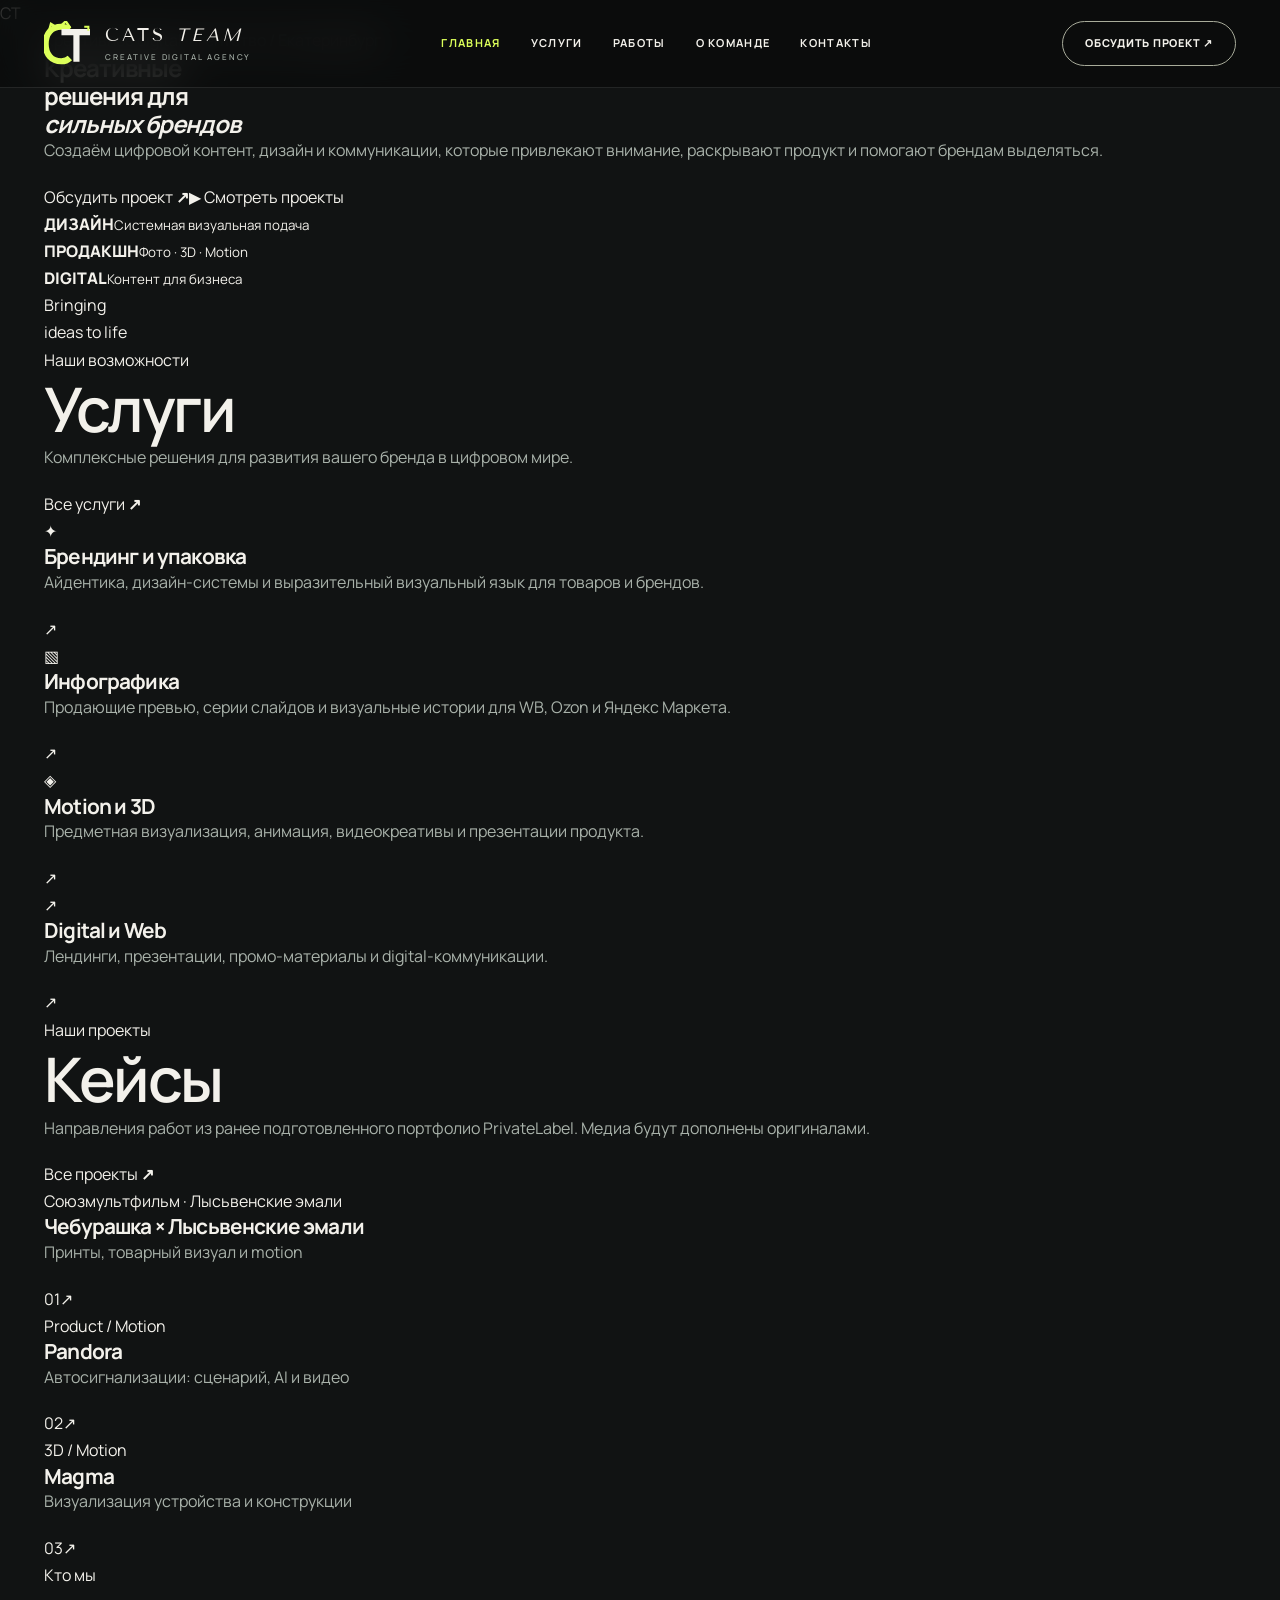
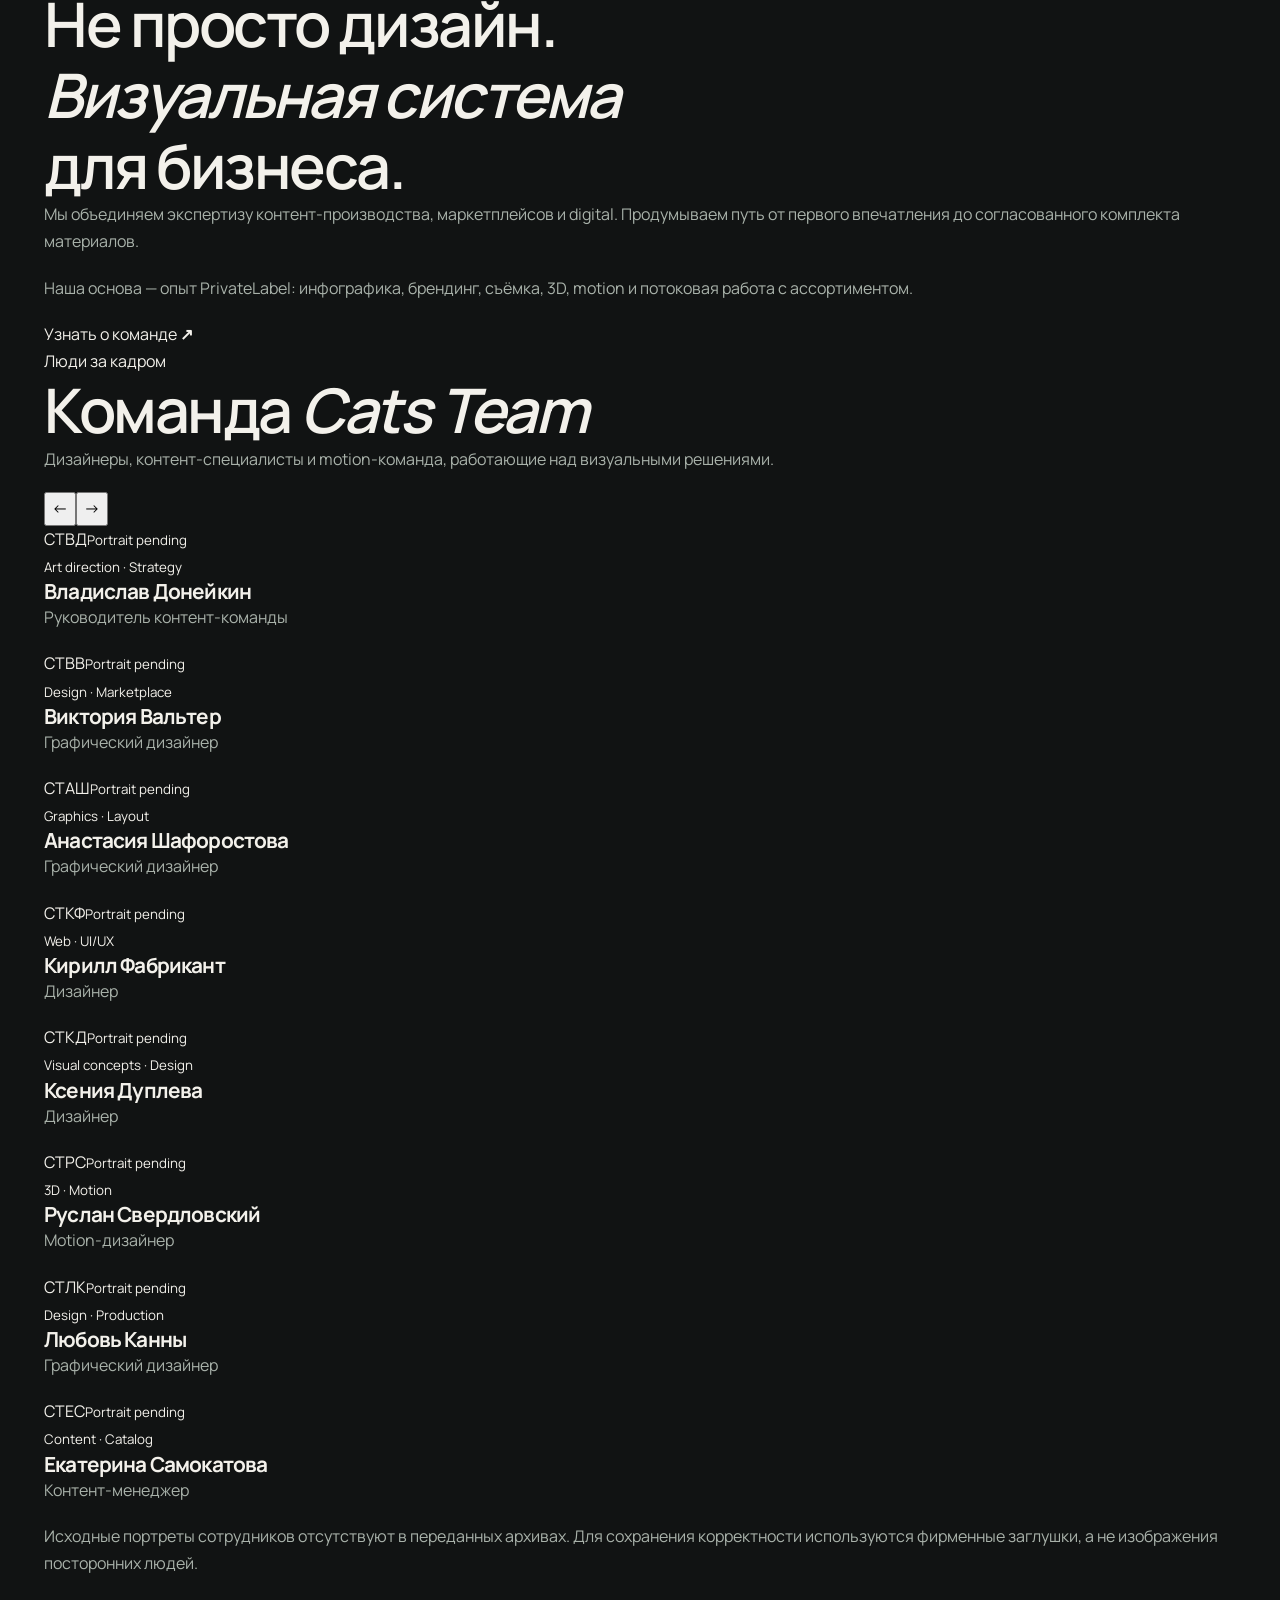
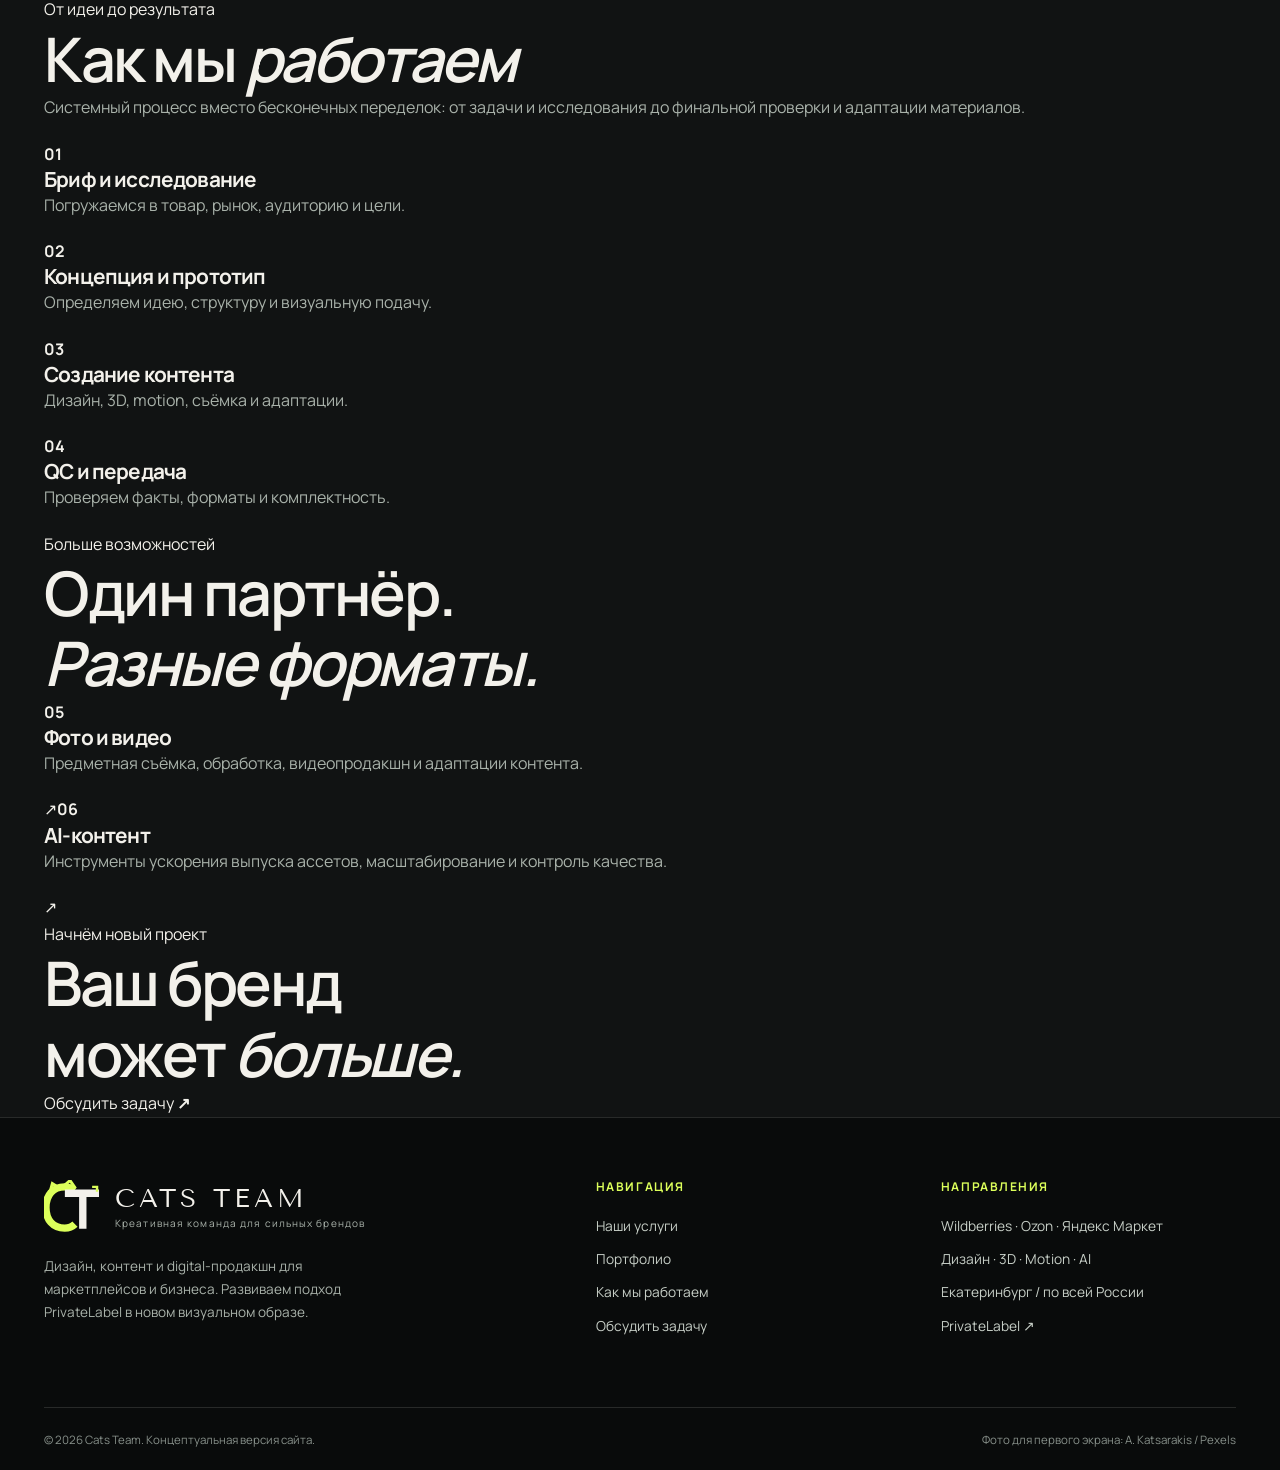
==== commit 5e41bdef: "Rebuild Cats Team home to approved premium reference; add real archive projects and team carousel" ====
--- a/index.html
+++ b/index.html
@@ -7,34 +7,37 @@
 </head><body>
 <a class="skip-link" href="#main">К основному содержимому</a>
 <header class="site-header"><div class="container header-inner">
-<a class="brand" href="index.html" aria-label="Cats Team — на главную"><img src="assets/ct-mark.svg" alt=""><span class="brand-word">Cats Team<small>Creative Digital Agency</small></span></a>
+<a class="brand" href="index.html" aria-label="Cats Team — на главную"><img src="assets/ct-mark.svg" alt=""><span class="brand-word ref-wordmark">CATS <em>TEAM</em><small>Creative Digital Agency</small></span></a>
 <nav class="site-nav" aria-label="Главное меню"><a href="index.html" aria-current="page">Главная</a><a href="services.html">Услуги</a><a href="cases.html">Работы</a><a href="about.html">О команде</a><a href="contacts.html">Контакты</a></nav>
 <a class="header-contact" href="contacts.html#brief">Обсудить проект ↗</a>
 <button class="menu-toggle" type="button" aria-label="Открыть меню" aria-expanded="false">☰</button>
 </div></header>
-<main id="main">
-<section class="hero" aria-label="Cats Team — креативная команда"><div class="hero-image" aria-hidden="true"></div><div class="hero-glow" aria-hidden="true"></div><div class="container hero-content"><div class="hero-copy">
-<div class="hero-slide active" data-slide="0"><p class="eyebrow">Creative Digital Agency / Cats Team</p><h1>Креативные<br>решения <span class="text-lime">для<br>роста</span> брендов</h1><p class="lead">Стратегия, дизайн и продакшн для бизнеса, которому нужен сильный визуальный образ и системный контент.</p></div>
-<div class="hero-slide" data-slide="1"><p class="eyebrow">Marketplace Content / 01</p><h1>Товар.<br><span class="text-lime">История.</span><br>Результат.</h1><p class="lead">От главного слайда до rich-контента: создаём визуальную систему для ассортимента и разных площадок.</p></div>
-<div class="hero-slide" data-slide="2"><p class="eyebrow">Design × Digital × AI</p><h1>Смелые идеи.<br><span class="text-lime">Точные</span><br>решения.</h1><p class="lead">Объединяем работу дизайнеров, продакшн и автоматизацию, чтобы контент оставался качественным даже в масштабе.</p></div>
-<div class="btn-row"><a class="btn btn-primary" href="contacts.html#brief">Обсудить проект <span class="arrow">↗</span></a><a class="btn btn-outline" href="#portfolio">Посмотреть работы <span class="arrow">→</span></a></div>
-</div></div><div class="hero-meta"><div class="hero-index"><b data-slide-current>01</b> / 03 <span style="margin-left:15px">CAT(S) TEAM · 2026</span></div><span>Визуал, который запоминают</span><div class="hero-carousel-controls"><button class="circle-btn" type="button" data-slide-prev aria-label="Предыдущий слайд">←</button><button class="circle-btn" type="button" data-slide-next aria-label="Следующий слайд">→</button></div></div></section>
-<div class="ticker" aria-label="Направления работы"><div class="ticker-inner"><span>WILDBERRIES</span><b>✳</b><span>OZON</span><b>✳</b><span>ЯНДЕКС МАРКЕТ</span><b>✳</b><span>ДИЗАЙН</span><b>✳</b><span>3D & MOTION</span><b>✳</b><span>AI CONTENT</span><b>✳</b><span>WILDBERRIES</span><b>✳</b><span>OZON</span><b>✳</b><span>ЯНДЕКС МАРКЕТ</span><b>✳</b><span>ДИЗАЙН</span><b>✳</b><span>3D & MOTION</span><b>✳</b><span>AI CONTENT</span><b>✳</b></div></div>
-<section class="section intro" id="about"><div class="container intro-grid"><div class="intro-visual" aria-label="Фирменная монограмма Cats Team"><div class="intro-monogram">CT</div><div class="stamp">Cats Team / Independent creative production / Екатеринбург</div></div><div><p class="eyebrow">01 / Кто мы</p><h2>Не просто<br>красиво.<br><span class="serif-accent text-lime">Продуманно.</span></h2><p class="lead">Cats Team — креативное направление, выросшее из опыта PrivateLabel. Мы объединяем специалистов по дизайну, визуальному контенту и digital-производству для задач брендов и продавцов маркетплейсов.</p><div class="feature-list"><div class="feature-item"><b>01</b><p>Сильная идея и читаемая визуальная иерархия.</p></div><div class="feature-item"><b>02</b><p>Работа с линейками товаров, форматами и масштабом.</p></div><div class="feature-item"><b>03</b><p>Технологии как инструмент, а не подмена качества.</p></div></div><a class="section-link" href="about.html" style="margin-top:40px">Больше о команде <span>↗</span></a></div></div></section>
-<section class="section" id="services"><div class="container"><div class="section-title-row"><div><p class="eyebrow">02 / Компетенции</p><h2>От первого<br>слайда до <span class="text-lime">системы</span></h2></div><p class="section-text">Полный спектр визуального контента: от идеи и дизайна до готовых материалов для публикации.</p></div><div class="services-grid"><a href="services.html#service-1" class="service-card featured"><span class="number">/ 01</span><span class="corner">↗</span><h3>Инфографика для маркетплейсов</h3><p>Превью и слайды карточек товара: смыслы, структура, акценты и визуальная система линейки.</p><span class="tags">WB / Ozon / Яндекс Маркет</span></a><a href="services.html#service-2" class="service-card "><span class="number">/ 02</span><span class="corner">↗</span><h3>Фото и предметная визуализация</h3><p>Обработка исходников, композиции, постановочные сцены и продуктовые изображения.</p><span class="tags">Фото / Retouch / AI</span></a><a href="services.html#service-3" class="service-card "><span class="number">/ 03</span><span class="corner">↗</span><h3>3D и предметный CGI</h3><p>Модели, визуализация деталей, ракурсов и сценариев применения для сложных товаров.</p><span class="tags">Modeling / Render / Product</span></a><a href="services.html#service-4" class="service-card "><span class="number">/ 04</span><span class="corner">↗</span><h3>Motion и видео</h3><p>Анимированные обложки, демонстрации товаров, короткие рекламные ролики и адаптации.</p><span class="tags">Motion / Video / Reels</span></a><a href="services.html#service-5" class="service-card "><span class="number">/ 05</span><span class="corner">↗</span><h3>Rich-контент и баннеры</h3><p>Визуальные истории, промоматериалы, баннеры, витрины и контентные модули.</p><span class="tags">Rich / Promo / Ads</span></a><a href="services.html#service-6" class="service-card "><span class="number">/ 06</span><span class="corner">↗</span><h3>Брендинг и дизайн-системы</h3><p>Логотипы, фирменные материалы, упаковка и правила единого визуального языка.</p><span class="tags">Identity / Brand / Packaging</span></a></div><div style="margin-top:32px"><a href="services.html" class="section-link">Все 10 направлений <span>→</span></a></div></div></section>
-<section class="section work" id="portfolio"><div class="container"><div class="section-title-row"><div><p class="eyebrow">03 / Визуальный подход</p><h2>Работы, которые<br>говорят <span class="text-lime">сами</span></h2></div><p class="section-text">Примеры стилистических решений. Сейчас это концепты направлений, а не подтверждённые клиентские кейсы.</p></div><div class="filterbar" role="group" aria-label="Категория работ"><button type="button" class="filter-btn active" data-filter="all" aria-pressed="true">Все работы</button><button type="button" class="filter-btn" data-filter="marketplaces" aria-pressed="false">Маркетплейсы</button><button type="button" class="filter-btn" data-filter="motion" aria-pressed="false">3D / Motion</button><button type="button" class="filter-btn" data-filter="brand" aria-pressed="false">Брендинг</button><button type="button" class="filter-btn" data-filter="web" aria-pressed="false">Digital</button></div><div class="work-grid"><article class="work-card" data-category="marketplaces"><div class="work-cover  "><span class="visual-small">Cats Team / Concept 01</span><span class="mock-circle" aria-hidden="true"></span><div class="mock-product" aria-hidden="true"></div></div><div class="work-info"><small>Инфографика / Marketplace · Демо-концепт</small><h3>Карточка товара как витрина</h3><p>Демонстрация визуальной иерархии для товарного превью.</p></div></article><article class="work-card" data-category="brand"><div class="work-cover  "><span class="visual-small">Cats Team / Concept 02</span><span class="mock-circle" aria-hidden="true"></span><span class="visual-word">IDENTITY</span></div><div class="work-info"><small>Брендинг / Design system · Демо-концепт</small><h3>Айдентика продуктовой линейки</h3><p>Пример принципов единой системы оформления.</p></div></article><article class="work-card" data-category="motion"><div class="work-cover cover-alt "><span class="visual-small">Cats Team / Concept 03</span><span class="mock-circle" aria-hidden="true"></span><span class="visual-word">3D / CGI</span></div><div class="work-info"><small>3D / Motion · Демо-концепт</small><h3>3D и рекламный motion</h3><p>Направление для динамичных и предметных историй.</p></div></article><article class="work-card" data-category="web"><div class="work-cover  cover-web"><span class="visual-small">Cats Team / Concept 04</span><span class="mock-circle" aria-hidden="true"></span><div class="mock-screen" aria-hidden="true"></div></div><div class="work-info"><small>Digital / Web · Демо-концепт</small><h3>Лендинг для цифрового бренда</h3><p>Концепция выразительной цифровой витрины.</p></div></article><article class="work-card" data-category="marketplaces"><div class="work-cover cover-alt "><span class="visual-small">Cats Team / Concept 05</span><span class="mock-circle" aria-hidden="true"></span><span class="visual-word">PRODUCT</span></div><div class="work-info"><small>Rich / Marketplace · Демо-концепт</small><h3>Rich-контент и product story</h3><p>Путь от характеристик к наглядному продукту.</p></div></article><article class="work-card" data-category="brand"><div class="work-cover  "><span class="visual-small">Cats Team / Concept 06</span><span class="mock-circle" aria-hidden="true"></span><span class="visual-word">PITCH</span></div><div class="work-info"><small>Presentation / B2B · Демо-концепт</small><h3>Презентация продукта</h3><p>Структура и крупная типографика без лишнего шума.</p></div></article></div><div style="margin-top:40px"><a class="section-link" href="cases.html">Открыть портфолио <span>↗</span></a></div></div></section>
-<section class="section process"><div class="container"><div class="section-title-row"><div><p class="eyebrow">04 / Наш подход</p><h2>Понятный процесс.<br><span class="text-lime">Сильная подача.</span></h2></div><p class="section-text">Каждый этап помогает сохранить смысл, качество и управляемость производства.</p></div><div class="process-grid"><div class="process-step"><span class="step-no">01</span><h3>Разбираем задачу</h3><p>Цель, аудитория, SKU, площадка, ограничения и ожидания от результата.</p></div><div class="process-step"><span class="step-no">02</span><h3>Находим решение</h3><p>Референсы, конкуренты, визуальная концепция и структура материалов.</p></div><div class="process-step"><span class="step-no">03</span><h3>Производим</h3><p>Дизайн, 3D, motion, адаптации или контент-поток по согласованной схеме.</p></div><div class="process-step"><span class="step-no">04</span><h3>Проверяем и сдаём</h3><p>Контроль точности, читабельности, форматов и готовности к публикации.</p></div></div></div></section>
-<section class="quote-band"><div class="container"><div><p class="eyebrow" style="color:#233019">Cats Team / Creative Production</p><h2>У каждой сильной<br>карточки есть <em>идея.</em></h2></div><div><p>А у каждого сильного бренда — система, которая помогает этой идее работать.</p><a class="btn btn-dark" href="contacts.html#brief">Расскажите о проекте ↗</a></div></div></section>
-<section class="section"><div class="container"><div class="section-title-row"><div><p class="eyebrow">05 / Форматы сотрудничества</p><h2>Подстроимся<br>под <span class="text-lime">масштаб</span></h2></div><p class="section-text">Можно начать с одного направления или собрать комплексный продакшн.</p></div><div class="packages-grid"><div class="package"><span class="package-no">/ 01</span><h3>Запуск товара</h3><p>Превью, серия слайдов, rich-контент и адаптации для вывода новых SKU.</p><a href="contacts.html#brief">Обсудить запуск <span>↗</span></a></div><div class="package"><span class="package-no">/ 02</span><h3>Визуальная система</h3><p>Концепция, шаблоны и брендовые правила для линейки товаров или новой категории.</p><a href="contacts.html#brief">Обсудить систему <span>↗</span></a></div><div class="package"><span class="package-no">/ 03</span><h3>Контент-поддержка</h3><p>Регулярные задачи, обновления ассортимента, контент-менеджмент и адаптации.</p><a href="contacts.html#brief">Обсудить поток <span>↗</span></a></div></div></div></section>
-<section class="section faq"><div class="container faq-grid"><div><p class="eyebrow">06 / FAQ</p><h2>Ответы на<br>частые <span class="text-lime">вопросы</span></h2><p style="margin-top:30px">Не нашли ответ? Можно собрать короткий бриф и обсудить конкретную задачу.</p></div><div class="faq-list"><div class="faq-item"><button class="faq-q" type="button" aria-expanded="false" aria-controls="faq-0"><span>Работаете с разовыми задачами или только с проектами?</span><span aria-hidden="true">+</span></button><div class="faq-answer" id="faq-0"><p>Формат зависит от задачи: можно обсудить единичные макеты, пакет для линейки SKU или регулярную контент-поддержку. Состав и объём фиксируются в брифе.</p></div></div><div class="faq-item"><button class="faq-q" type="button" aria-expanded="false" aria-controls="faq-1"><span>Можно адаптировать контент для разных маркетплейсов?</span><span aria-hidden="true">+</span></button><div class="faq-answer" id="faq-1"><p>Да, предусматриваем адаптацию под Wildberries, Ozon и Яндекс Маркет. Технические требования и ограничения проверяются для конкретного типа контента перед выпуском.</p></div></div><div class="faq-item"><button class="faq-q" type="button" aria-expanded="false" aria-controls="faq-2"><span>Используете ли вы нейросети в производстве?</span><span aria-hidden="true">+</span></button><div class="faq-answer" id="faq-2"><p>AI помогает ускорять повторяющиеся этапы, подготовку вариантов и черновиков. Итоговые материалы проходят проверку специалистом, особенно факты о товаре и визуальную достоверность.</p></div></div><div class="faq-item"><button class="faq-q" type="button" aria-expanded="false" aria-controls="faq-3"><span>Как рассчитываются стоимость и сроки?</span><span aria-hidden="true">+</span></button><div class="faq-answer" id="faq-3"><p>После оценки количества SKU, числа слайдов, исходников и сложности задач. Фиксированные цены без исходного ТЗ могут вводить в заблуждение, поэтому коммерческое предложение формируется по брифу.</p></div></div><div class="faq-item"><button class="faq-q" type="button" aria-expanded="false" aria-controls="faq-4"><span>Можно посмотреть реальные кейсы и результаты?</span><span aria-hidden="true">+</span></button><div class="faq-answer" id="faq-4"><p>На сайте пока показаны демонстрационные концепции направлений. Реальные опубликованные работы, разрешённые клиентами к показу, будут добавлены отдельно с подтверждаемыми вводными.</p></div></div></div></div></section>
-<section class="contact-section" id="brief"><div class="container contact-grid"><div class="contact-copy"><p class="eyebrow">07 / Контакт</p><h2>Давайте<br>создадим<br><span class="text-lime">что-то сильное.</span></h2><p class="lead" style="margin-top:30px">Есть задача, линейка товаров или идея большого проекта? Начните с нескольких вводных — так проще найти правильный формат работы.</p><div class="contact-inline">✳ &nbsp; Екатеринбург · Работаем по России</div></div><form class="brief-form" id="brief-form"><h3>Собрать короткий бриф</h3>
-<label>Как к вам обращаться<input name="name" type="text" autocomplete="name" required placeholder="Ваше имя"></label>
-<label>Услуга<select name="service" required><option value="">Выберите направление</option><option>Инфографика и карточки товара</option><option>Фото / 3D / видео</option><option>Rich-контент / баннеры</option><option>Брендинг</option><option>Сайт / лендинг</option><option>Контент-менеджмент</option><option>Другой проект</option></select></label>
-<label>Что нужно сделать<textarea name="task" required placeholder="Расскажите о задаче, товарах, объёме и сроках"></textarea></label>
-<label>Контакт для ответа<input name="contact" type="text" required placeholder="Email или Telegram"></label>
-<button class="btn btn-primary" type="submit">Скопировать бриф <span class="arrow">↗</span></button>
-<p class="form-message" role="status" aria-live="polite"></p>
-<p class="form-note">Сайт не отправляет персональные данные на сервер. Кнопка собирает текст заявки и копирует его — можно отправить менеджеру через выбранный канал. Подключение CRM и прямой отправки заявок — следующий этап.</p></form></div></section>
+
+<main id="main" class="ref-site">
+<section class="ref-hero" aria-label="Главная Cats Team">
+<div class="ref-hero-glow"></div><div class="ref-hero-art" aria-hidden="true"><div class="ref-monogram">CT</div><img src="https://images.pexels.com/photos/9304589/pexels-photo-9304589.jpeg?auto=compress&amp;cs=tinysrgb&amp;w=1400" alt="" loading="eager"><div class="ref-orbit"></div></div>
+<div class="container ref-hero-in">
+<div class="ref-hero-copy"><div class="ref-kicker"><span></span> Креативное digital-агентство / Екатеринбург</div>
+<h1>Креативные<br>решения для<br><em>сильных брендов</em></h1>
+<p>Создаём цифровой контент, дизайн и коммуникации, которые привлекают внимание, раскрывают продукт и помогают брендам выделяться.</p>
+<div class="ref-actions"><a class="ref-btn ref-btn-solid" href="contacts.html#brief">Обсудить проект <b>↗</b></a><a class="ref-btn ref-btn-outline" href="#ref-cases"><span class="ref-play">▶</span> Смотреть проекты</a></div>
+<div class="ref-hero-foot"><div><strong>ДИЗАЙН</strong><small>Системная визуальная подача</small></div><div><strong>ПРОДАКШН</strong><small>Фото · 3D · Motion</small></div><div><strong>DIGITAL</strong><small>Контент для бизнеса</small></div></div>
+</div><span class="ref-scribble">Bringing<br>ideas to life</span></div></section>
+<section class="ref-bento-section" id="ref-services"><div class="container ref-bento-shell"><div class="ref-bento-head"><div><span class="ref-kicker"><i></i> Наши возможности</span><h2>Услуги</h2><p>Комплексные решения для развития вашего бренда в цифровом мире.</p><a href="services.html" class="ref-mini-btn">Все услуги <b>↗</b></a></div></div>
+<a class="ref-service ref-service-brand" href="services.html#service-6"><span class="ref-srv-graphic" aria-hidden="true">✦</span><div class="ref-service-body"><h3>Брендинг и упаковка</h3><p>Айдентика, дизайн-системы и выразительный визуальный язык для товаров и брендов.</p><span class="ref-circle-arrow">↗</span></div></a><a class="ref-service ref-service-infographic" href="services.html#service-1"><span class="ref-srv-graphic" aria-hidden="true">▧</span><div class="ref-service-body"><h3>Инфографика</h3><p>Продающие превью, серии слайдов и визуальные истории для WB, Ozon и Яндекс Маркета.</p><span class="ref-circle-arrow">↗</span></div></a><a class="ref-service ref-service-motion" href="services.html#service-4"><span class="ref-srv-graphic" aria-hidden="true">◈</span><div class="ref-service-body"><h3>Motion и 3D</h3><p>Предметная визуализация, анимация, видеокреативы и презентации продукта.</p><span class="ref-circle-arrow">↗</span></div></a><a class="ref-service ref-service-digital" href="services.html#service-7"><span class="ref-srv-graphic" aria-hidden="true">↗</span><div class="ref-service-body"><h3>Digital и Web</h3><p>Лендинги, презентации, промо-материалы и digital-коммуникации.</p><span class="ref-circle-arrow">↗</span></div></a>
+</div></section>
+<section class="ref-bento-section ref-case-sec" id="ref-cases"><div class="container ref-bento-shell"><div class="ref-bento-head"><div><span class="ref-kicker"><i></i> Наши проекты</span><h2>Кейсы</h2><p>Направления работ из ранее подготовленного портфолио PrivateLabel. Медиа будут дополнены оригиналами.</p><a href="cases.html" class="ref-mini-btn">Все проекты <b>↗</b></a></div></div>
+<article class="ref-case ref-case-brand"><span class="ref-case-overline">Союзмультфильм · Лысьвенские эмали</span><h3>Чебурашка × Лысьвенские эмали</h3><p>Принты, товарный визуал и motion</p><span class="ref-case-number">01</span><a href="cases.html" class="ref-circle-arrow" aria-label="Подробнее о направлении Чебурашка × Лысьвенские эмали">↗</a></article><article class="ref-case ref-case-digital"><span class="ref-case-overline">Product / Motion</span><h3>Pandora</h3><p>Автосигнализации: сценарий, AI и видео</p><span class="ref-case-number">02</span><a href="cases.html" class="ref-circle-arrow" aria-label="Подробнее о направлении Pandora">↗</a></article><article class="ref-case ref-case-motion"><span class="ref-case-overline">3D / Motion</span><h3>Magma</h3><p>Визуализация устройства и конструкции</p><span class="ref-case-number">03</span><a href="cases.html" class="ref-circle-arrow" aria-label="Подробнее о направлении Magma">↗</a></article>
+</div></section>
+<section class="ref-about-sec" id="about"><div class="container ref-about-grid"><div><span class="ref-kicker"><i></i> Кто мы</span><h2>Не просто дизайн.<br><em>Визуальная система</em><br>для бизнеса.</h2></div><div><p>Мы объединяем экспертизу контент-производства, маркетплейсов и digital. Продумываем путь от первого впечатления до согласованного комплекта материалов.</p><p>Наша основа — опыт PrivateLabel: инфографика, брендинг, съёмка, 3D, motion и потоковая работа с ассортиментом.</p><a class="ref-text-link" href="about.html">Узнать о команде <b>↗</b></a></div></div></section>
+<section class="ref-team-sec" id="team"><div class="container">
+<div class="ref-team-heading"><div><span class="ref-kicker"><i></i> Люди за кадром</span><h2>Команда <em>Cats Team</em></h2><p>Дизайнеры, контент-специалисты и motion-команда, работающие над визуальными решениями.</p></div><div class="ref-team-controls"><button class="ref-team-arrow" type="button" data-team-left aria-label="Назад">←</button><button class="ref-team-arrow" type="button" data-team-right aria-label="Вперёд">→</button></div></div>
+<div class="ref-team-track" id="team-track" tabindex="0" aria-label="Карточки команды">
+<article class="ref-person"><div class="ref-person-photo" data-person="0"><span class="ref-person-bg">CT</span><span class="ref-initials">ВД</span><small>Portrait pending</small></div><div class="ref-person-caption"><small>Art direction · Strategy</small><h3>Владислав Донейкин</h3><p>Руководитель контент-команды</p></div></article><article class="ref-person"><div class="ref-person-photo" data-person="1"><span class="ref-person-bg">CT</span><span class="ref-initials">ВВ</span><small>Portrait pending</small></div><div class="ref-person-caption"><small>Design · Marketplace</small><h3>Виктория Вальтер</h3><p>Графический дизайнер</p></div></article><article class="ref-person"><div class="ref-person-photo" data-person="2"><span class="ref-person-bg">CT</span><span class="ref-initials">АШ</span><small>Portrait pending</small></div><div class="ref-person-caption"><small>Graphics · Layout</small><h3>Анастасия Шафоростова</h3><p>Графический дизайнер</p></div></article><article class="ref-person"><div class="ref-person-photo" data-person="3"><span class="ref-person-bg">CT</span><span class="ref-initials">КФ</span><small>Portrait pending</small></div><div class="ref-person-caption"><small>Web · UI/UX</small><h3>Кирилл Фабрикант</h3><p>Дизайнер</p></div></article><article class="ref-person"><div class="ref-person-photo" data-person="4"><span class="ref-person-bg">CT</span><span class="ref-initials">КД</span><small>Portrait pending</small></div><div class="ref-person-caption"><small>Visual concepts · Design</small><h3>Ксения Дуплева</h3><p>Дизайнер</p></div></article><article class="ref-person"><div class="ref-person-photo" data-person="5"><span class="ref-person-bg">CT</span><span class="ref-initials">РС</span><small>Portrait pending</small></div><div class="ref-person-caption"><small>3D · Motion</small><h3>Руслан Свердловский</h3><p>Motion-дизайнер</p></div></article><article class="ref-person"><div class="ref-person-photo" data-person="6"><span class="ref-person-bg">CT</span><span class="ref-initials">ЛК</span><small>Portrait pending</small></div><div class="ref-person-caption"><small>Design · Production</small><h3>Любовь Канны</h3><p>Графический дизайнер</p></div></article><article class="ref-person"><div class="ref-person-photo" data-person="7"><span class="ref-person-bg">CT</span><span class="ref-initials">ЕС</span><small>Portrait pending</small></div><div class="ref-person-caption"><small>Content · Catalog</small><h3>Екатерина Самокатова</h3><p>Контент-менеджер</p></div></article>
+</div><p class="ref-team-disclaimer">Исходные портреты сотрудников отсутствуют в переданных архивах. Для сохранения корректности используются фирменные заглушки, а не изображения посторонних людей.</p></div></section>
+<section class="ref-workflow"><div class="container"><span class="ref-kicker"><i></i> От идеи до результата</span><div class="ref-workflow-top"><h2>Как мы <em>работаем</em></h2><p>Системный процесс вместо бесконечных переделок: от задачи и исследования до финальной проверки и адаптации материалов.</p></div><div class="ref-workflow-grid"><div><b>01</b><h3>Бриф и исследование</h3><p>Погружаемся в товар, рынок, аудиторию и цели.</p></div><div><b>02</b><h3>Концепция и прототип</h3><p>Определяем идею, структуру и визуальную подачу.</p></div><div><b>03</b><h3>Создание контента</h3><p>Дизайн, 3D, motion, съёмка и адаптации.</p></div><div><b>04</b><h3>QC и передача</h3><p>Проверяем факты, форматы и комплектность.</p></div></div></div></section>
+<section class="ref-more"><div class="container"><div class="ref-more-title"><span class="ref-kicker"><i></i> Больше возможностей</span><h2>Один партнёр.<br><em>Разные форматы.</em></h2></div><div class="ref-more-cards"><a href="services.html" class="ref-more-card"><b>05</b><div><h3>Фото и видео</h3><p>Предметная съёмка, обработка, видеопродакшн и адаптации контента.</p></div><span>↗</span></a><a href="services.html" class="ref-more-card"><b>06</b><div><h3>AI-контент</h3><p>Инструменты ускорения выпуска ассетов, масштабирование и контроль качества.</p></div><span>↗</span></a></div></div></section>
+<section class="ref-final"><div class="container ref-final-inner"><div><span class="ref-kicker"><i></i> Начнём новый проект</span><h2>Ваш бренд<br>может <em>больше.</em></h2></div><a href="contacts.html#brief" class="ref-btn ref-btn-solid">Обсудить задачу <b>↗</b></a></div></section>
 </main>
 <footer class="site-footer"><div class="container">
 <div class="footer-grid">
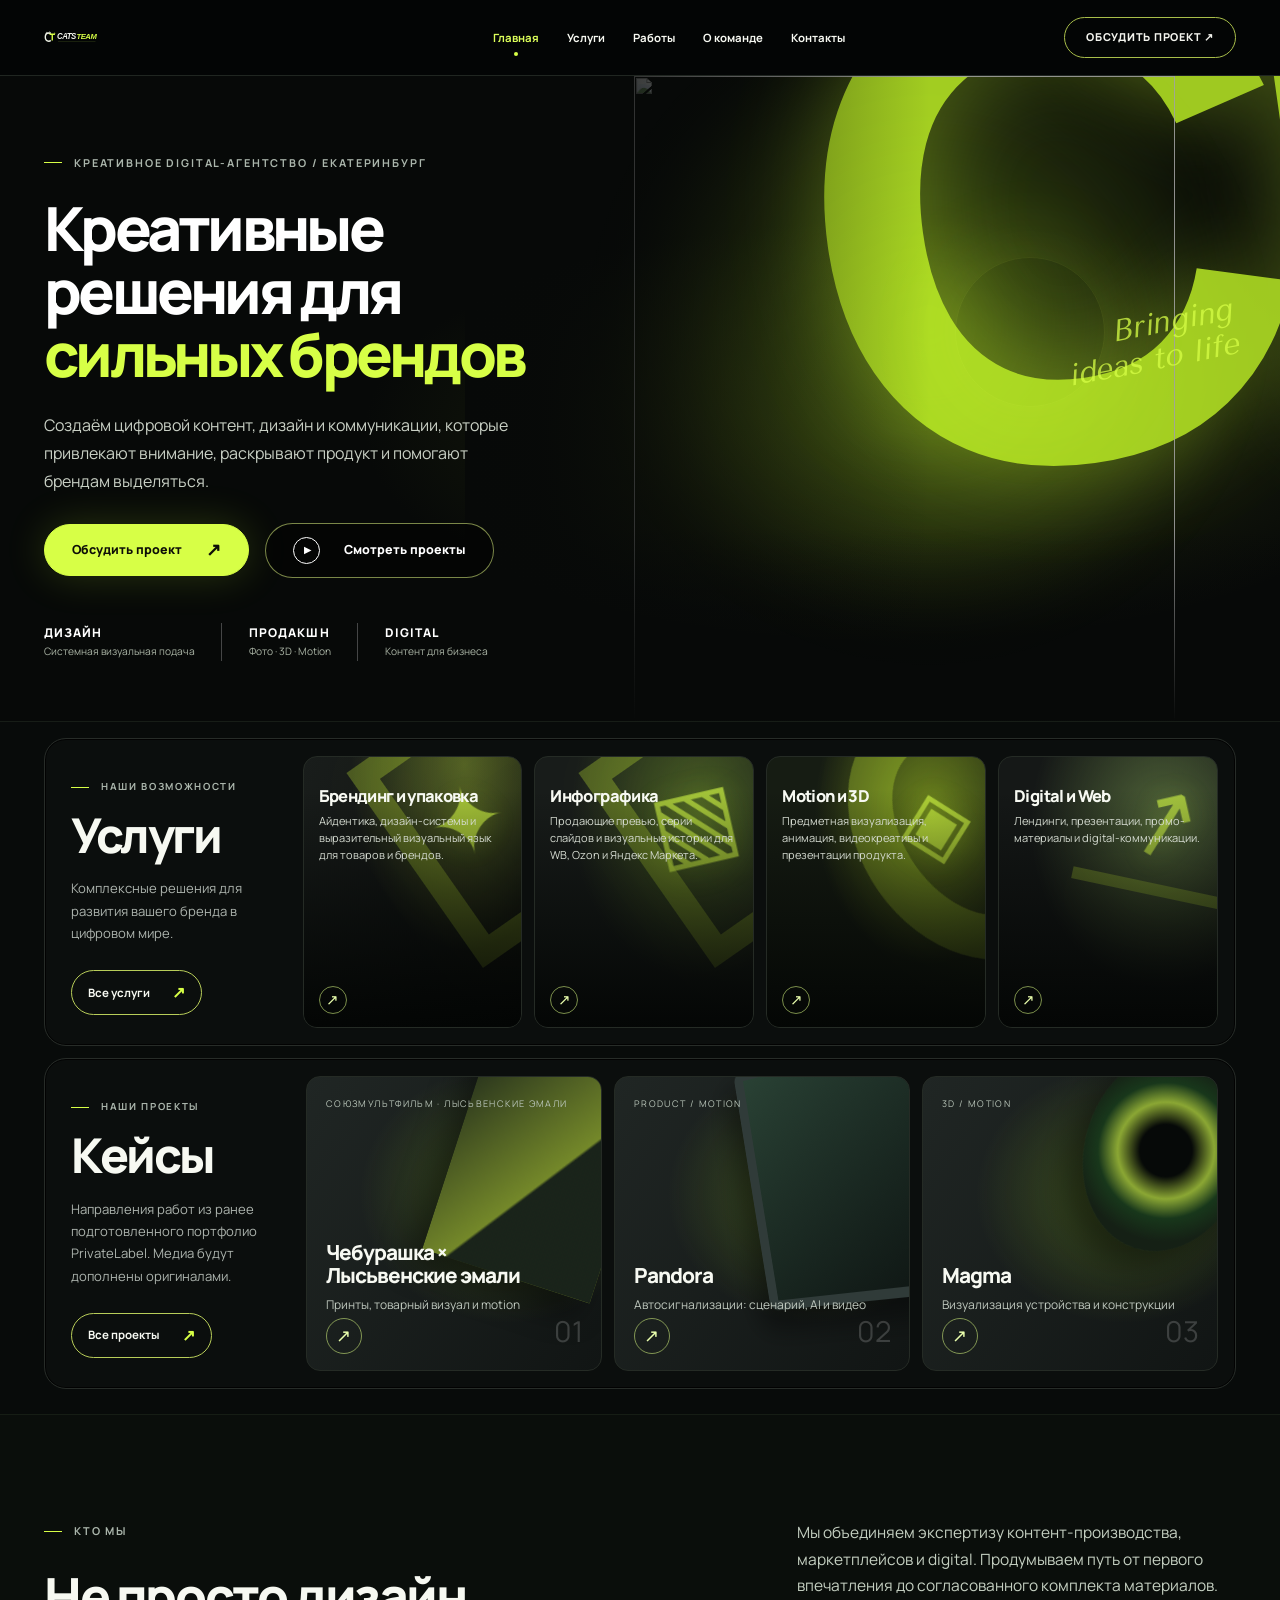
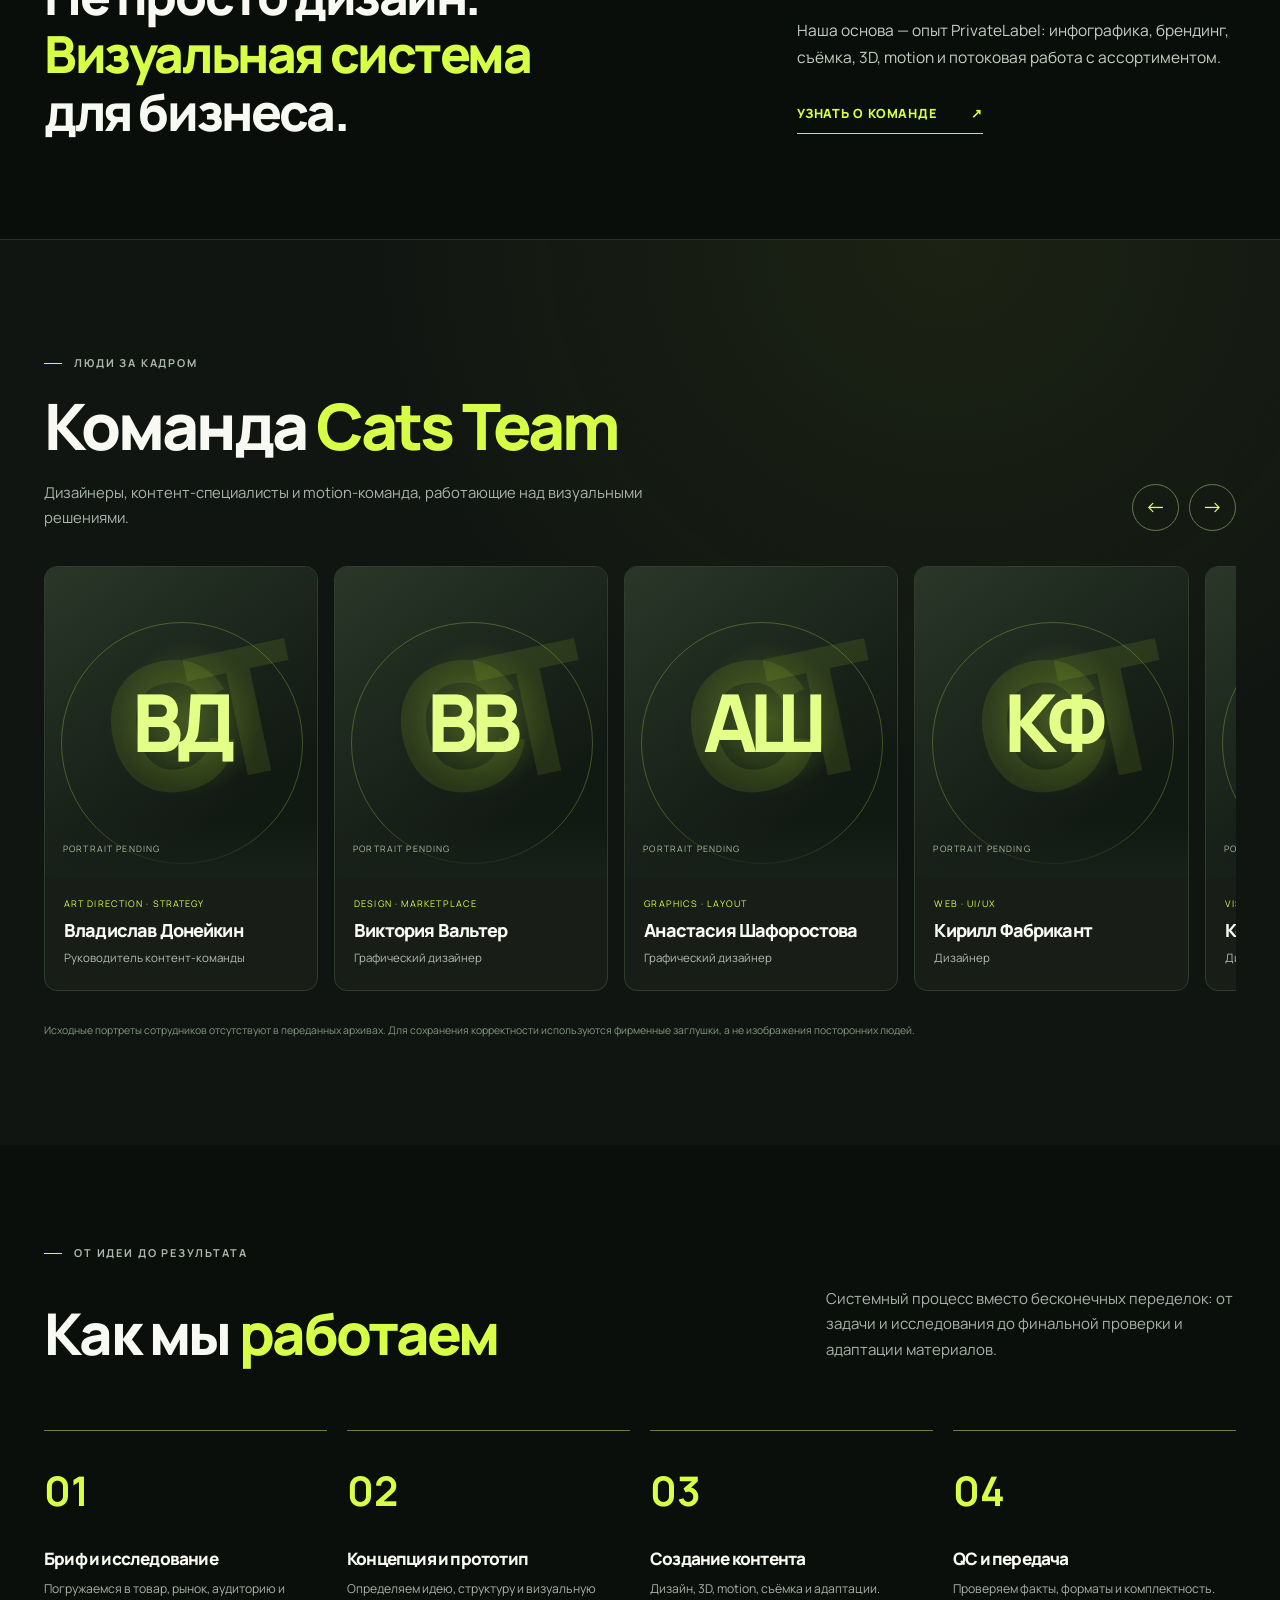
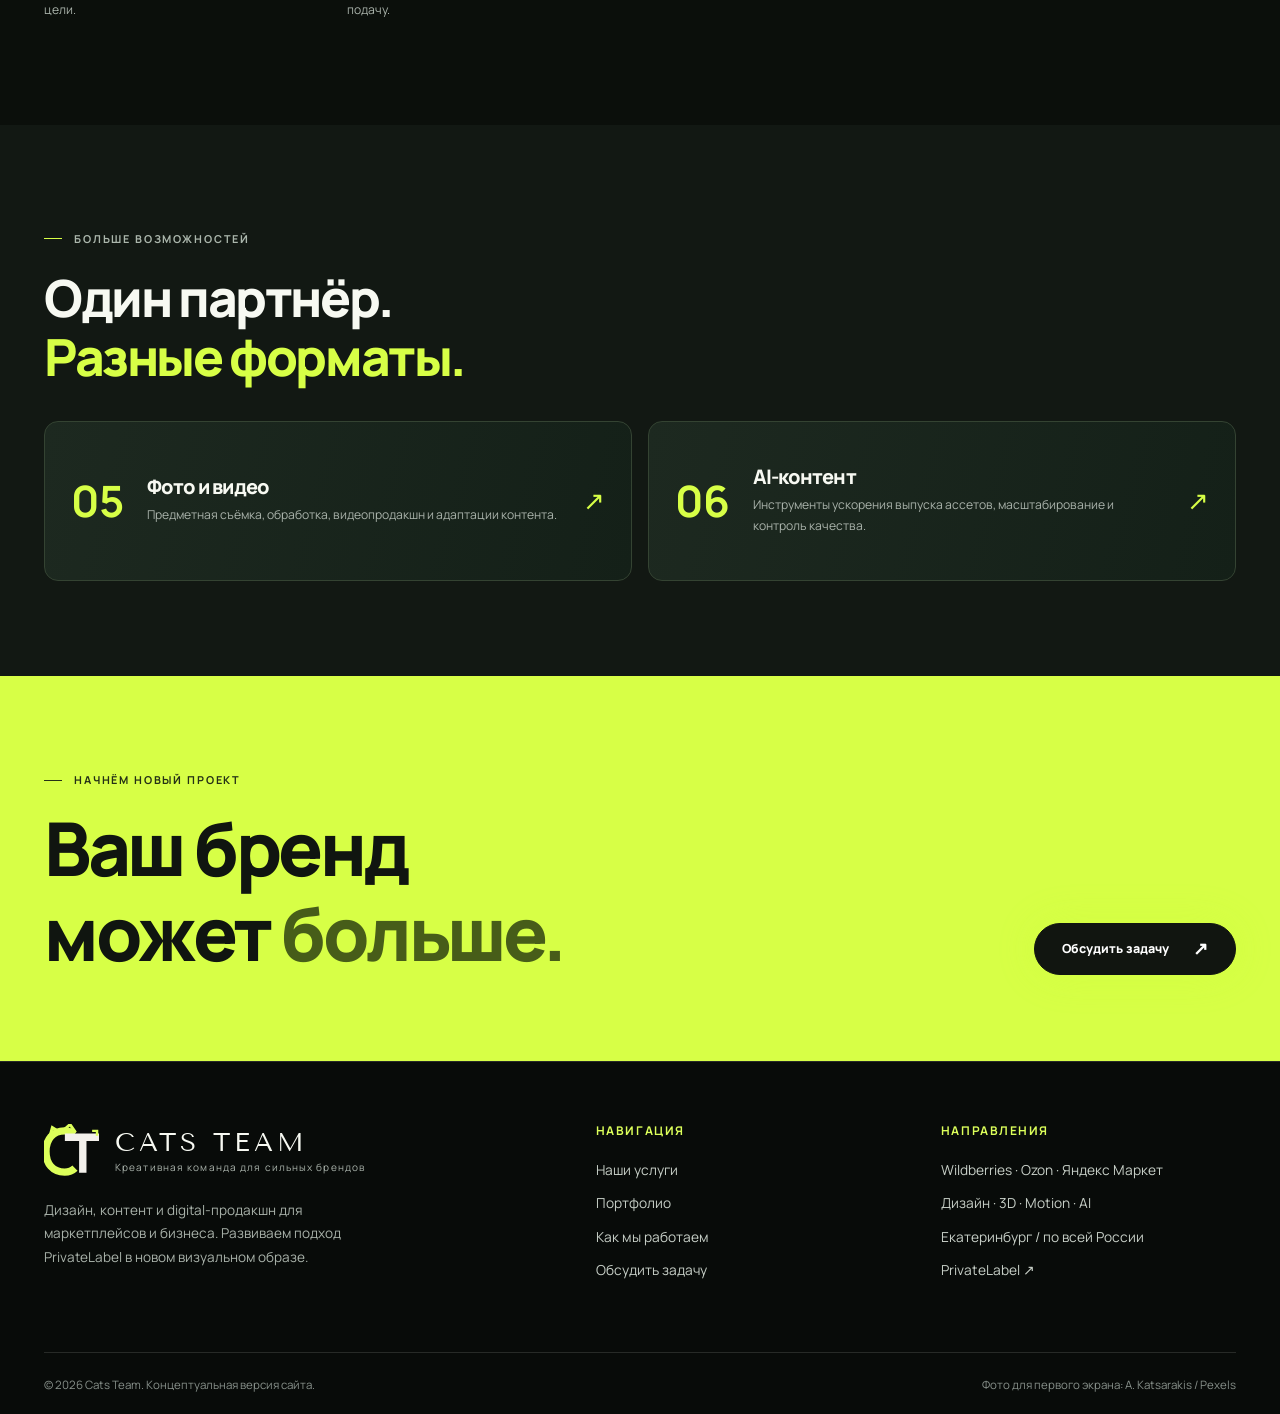
==== commit 5f434b2e: "Apply branded Cats Team wordmark consistently on index.html" ====
--- a/index.html
+++ b/index.html
@@ -7,7 +7,7 @@
 </head><body>
 <a class="skip-link" href="#main">К основному содержимому</a>
 <header class="site-header"><div class="container header-inner">
-<a class="brand" href="index.html" aria-label="Cats Team — на главную"><img src="assets/ct-mark.svg" alt=""><span class="brand-word ref-wordmark">CATS <em>TEAM</em><small>Creative Digital Agency</small></span></a>
+<a class="brand ref-brand" href="index.html" aria-label="Cats Team — на главную"><img src="assets/cats-team-wordmark.svg" alt="Cats Team" width="240" height="65"></a>
 <nav class="site-nav" aria-label="Главное меню"><a href="index.html" aria-current="page">Главная</a><a href="services.html">Услуги</a><a href="cases.html">Работы</a><a href="about.html">О команде</a><a href="contacts.html">Контакты</a></nav>
 <a class="header-contact" href="contacts.html#brief">Обсудить проект ↗</a>
 <button class="menu-toggle" type="button" aria-label="Открыть меню" aria-expanded="false">☰</button>
--- a/css/styles.css
+++ b/css/styles.css
@@ -16,3 +16,71 @@
 @media(max-width:1150px){.site-nav{gap:17px}.header-contact{padding:10px 17px}.intro-grid{gap:55px}.hero h1{font-size:clamp(3.3rem,6.4vw,5.7rem)}}@media(max-width:900px){.container{width:calc(100% - 48px)}.site-header{height:76px}.header-inner{position:relative}.header-contact{display:none}.menu-toggle{display:flex}.site-nav{position:absolute;top:75px;left:-24px;right:-24px;display:none;flex-direction:column;align-items:stretch;gap:0;padding:18px 24px 23px;background:#111615;border:1px solid var(--border)}.site-nav.open{display:flex}.site-nav a{padding:14px 5px;font-size:.84rem}.hero{min-height:750px;height:auto}.hero-content{padding-top:170px;padding-bottom:180px}.hero-image{inset:0 0 0 25%}.hero:after{background:linear-gradient(90deg,rgba(8,10,10,.98),rgba(8,10,10,.69) 62%,rgba(8,10,10,.2)),linear-gradient(0deg,#090b0b,transparent 35%)}.intro-grid,.faq-grid,.contact-grid,.content-grid{grid-template-columns:1fr;gap:45px}.intro-visual{min-height:360px}.services-grid,.packages-grid,.work-grid{grid-template-columns:repeat(2,1fr)}.process-grid{grid-template-columns:repeat(2,1fr)}.footer-grid{grid-template-columns:1fr 1fr}.footer-grid>div:first-child{grid-column:1/-1}.quote-band .container{display:block}.quote-band p{max-width:540px;margin:25px 0}.page-hero{padding:80px 0 70px}.inner-page{padding-top:76px}}
 @media(max-width:600px){.container{width:calc(100% - 36px)}.site-nav{left:-18px;right:-18px}.brand{min-width:auto}.brand img{width:38px;height:38px}.brand-word{font-size:.9rem}.brand-word small{font-size:.42rem}.hero{min-height:760px}.hero-content{padding-top:138px;padding-bottom:210px}.hero-image{inset:0;opacity:.52;background-position:56% center}.hero:after{background:linear-gradient(90deg,rgba(8,10,10,.9),rgba(8,10,10,.48)),linear-gradient(0deg,#0c0e0d,transparent 50%)}.hero h1{font-size:clamp(2.85rem,11vw,4.3rem)}.hero-meta{bottom:28px;left:18px;right:18px;align-items:center}.hero-meta>span{display:none}.hero-index{font-size:.6rem}.hero .lead{font-size:.93rem}.hero .btn-row{gap:10px}.btn{min-height:51px;padding:0 18px;font-size:.67rem;gap:10px}.section,.contact-section{padding:76px 0}.section-title-row{display:block;margin-bottom:34px}.section-title-row .section-text{margin-top:22px}.intro-visual{min-height:290px;padding:20px}.intro-monogram{font-size:11rem}.services-grid,.packages-grid,.work-grid,.process-grid,.services-detail,.about-stats{grid-template-columns:1fr}.service-card{min-height:260px}.service-card .number{margin-bottom:37px}.work-cover{height:300px}.quote-band{padding:72px 0}.quote-band h2{font-size:2.55rem}.brief-form{padding:25px 20px}.footer-grid{grid-template-columns:1fr}.footer-grid>div:first-child{grid-column:auto}.page-hero h1{font-size:3rem}.page-hero{padding:75px 0}.detail-block{padding:26px;min-height:230px}.detail-block .number{margin-bottom:30px}.contact-grid{gap:35px}}
 @media(prefers-reduced-motion:reduce){*,*:before,*:after{animation:none!important;scroll-behavior:auto!important;transition:none!important}}
+
+
+/* Cats Team 4.0 — approved neon-black reference layout */
+:root{--ref-lime:#d7ff46;--ref-white:#f7f9f2;--ref-black:#070909;--ref-border:rgba(231,248,213,.13)}
+body{background:#060807;color:var(--ref-white)}
+.ref-site{background:#060807}.ref-site h1,.ref-site h2,.ref-site h3{font-family:Manrope,Arial,sans-serif;font-weight:800;letter-spacing:-.047em}
+.ref-site em{color:var(--ref-lime);font-style:normal}
+.site-header{height:76px;background:rgba(4,6,6,.94);border-color:#202621}
+.header-inner{gap:18px}.brand{gap:10px;min-width:230px}.brand img{width:53px;height:53px}.ref-wordmark{font:800 1.04rem/1.1 Manrope,Arial,sans-serif;letter-spacing:-.08em;white-space:nowrap}.ref-wordmark em{color:var(--ref-lime);font-style:normal}.ref-wordmark small{font:600 .44rem/1.8 Manrope,sans-serif;letter-spacing:.18em;white-space:nowrap}
+.site-nav a{font-size:.71rem;letter-spacing:0;text-transform:none}.site-nav{gap:28px}.site-nav a[aria-current=page]{position:relative}.site-nav a[aria-current=page]:after{content:'';width:4px;height:4px;border-radius:50%;background:var(--ref-lime);position:absolute;left:calc(50% - 2px);bottom:-9px}
+.header-contact{border-color:#a8be4a;color:#f2f3ed;padding:10px 21px;border-radius:999px}.header-contact:hover{background:var(--ref-lime);color:#111}
+.ref-site>.ref-hero{margin-top:76px}.ref-kicker{display:inline-flex;gap:12px;align-items:center;text-transform:uppercase;letter-spacing:.17em;font-size:.68rem;font-weight:700;color:#abb6ac}.ref-kicker>i,.ref-kicker>span:first-child{width:18px;height:1px;background:var(--ref-lime);display:inline-block;flex-shrink:0}
+.ref-hero{min-height:645px;position:relative;overflow:hidden;background:radial-gradient(ellipse at 70% 55%,#232b0e 0%,transparent 42%),#070908;border-bottom:1px solid #171d17}
+.ref-hero-in{position:relative;z-index:3;min-height:645px;display:flex;align-items:center;justify-content:space-between}.ref-hero-copy{position:relative;z-index:5;max-width:655px;padding:48px 0 40px}
+.ref-hero .ref-kicker{margin-bottom:25px}.ref-hero h1{font:800 clamp(2.9rem,4.75vw,5.45rem)/1.035 Manrope,Arial,sans-serif;color:white;letter-spacing:-.061em;margin:0 0 25px;text-wrap:balance}.ref-hero h1 em{white-space:nowrap;color:var(--ref-lime)}.ref-hero-copy>p{max-width:470px;font-size:1rem;line-height:1.75;color:#c9d0c5}
+.ref-hero-glow{position:absolute;z-index:1;inset:-180px -80px 0 45%;background:radial-gradient(ellipse at 45% 52%,rgba(179,235,38,.36),transparent 52%);filter:blur(25px);pointer-events:none}
+.ref-hero-art{position:absolute;z-index:2;right:max(-30px,calc((100% - 1390px)/2));top:0;bottom:0;width:min(66vw,960px);overflow:hidden;pointer-events:none}
+.ref-hero-art:after{content:'';position:absolute;z-index:4;inset:0;background:linear-gradient(90deg,#070908 0%,rgba(7,9,8,.95) 9%,rgba(7,9,8,.45) 30%,transparent 55%),linear-gradient(0deg,#070908 0%,transparent 30%);pointer-events:none}
+.ref-hero-art img{position:absolute;z-index:3;object-fit:cover;object-position:center 43%;width:80%;height:100%;right:0;top:0;opacity:.87;filter:grayscale(.64) contrast(1.32) brightness(.76)}
+.ref-monogram{position:absolute;z-index:2;right:-55px;top:-200px;font:900 42rem/.95 Manrope,sans-serif;letter-spacing:-.26em;color:#caff28;opacity:.78;transform:rotate(-8deg);text-shadow:0 0 100px rgba(207,255,49,.45);white-space:nowrap}
+.ref-orbit{z-index:4;position:absolute;left:58%;top:28%;width:150px;height:150px;border:1px solid rgba(226,255,95,.08);border-radius:50%;box-shadow:0 0 80px 18px rgba(219,255,66,.09)}
+.ref-scribble{font:italic 1.9rem/1.15 'Tenor Sans',serif;color:var(--ref-lime);position:absolute;z-index:5;right:0;top:36%;transform:rotate(-11deg);text-align:right;opacity:.75}
+.ref-actions{display:flex;align-items:center;gap:16px;flex-wrap:wrap;margin-top:28px}.ref-btn{border:1px solid rgba(221,243,128,.55);display:inline-flex;gap:24px;justify-content:center;align-items:center;padding:13px 27px;min-height:51px;border-radius:999px;color:#fff;font-size:.78rem;font-weight:800;line-height:1.3;white-space:nowrap;transition:.2s}.ref-btn b{font-size:1.15rem;font-weight:600}.ref-btn:hover{transform:translateY(-2px)}.ref-btn-solid{background:var(--ref-lime);color:#0d0e07;border-color:var(--ref-lime);box-shadow:0 0 40px rgba(196,251,44,.18)}.ref-btn-solid:hover{background:white;border-color:white}.ref-btn-outline{background:rgba(0,0,0,.42)}.ref-btn-outline:hover{color:var(--ref-lime)}.ref-play{border:1px solid #fff;width:27px;height:27px;border-radius:50%;display:flex;align-items:center;justify-content:center;font-size:.57rem;padding-left:2px}
+.ref-hero-foot{margin-top:45px;display:flex;align-items:center;gap:27px}.ref-hero-foot>div{padding-right:26px;border-right:1px solid rgba(255,255,255,.25)}.ref-hero-foot>div:last-child{border:0}.ref-hero-foot strong{display:block;font-size:.75rem;letter-spacing:.09em;color:#fff}.ref-hero-foot small{display:block;font-size:.64rem;color:#aab4a5}
+.ref-bento-section{padding:16px 0 0;background:#080b0a}.ref-bento-shell{display:grid;grid-template-columns:1.04fr repeat(4,1fr);gap:12px;border:1px solid #272c28;padding:17px;border-radius:22px;background:#0b0e0d;box-shadow:0 0 0 1px rgba(0,0,0,.85) inset}
+.ref-bento-head{padding:13px 9px;min-height:225px;display:flex;align-items:center}.ref-bento-head .ref-kicker{font-size:.61rem}.ref-bento-head h2{font-size:3rem;letter-spacing:-.05em;margin:11px 0 15px}.ref-bento-head p{max-width:250px;font-size:.82rem;line-height:1.7;color:#acb3ad}.ref-mini-btn{display:inline-flex;gap:22px;align-items:center;border:1px solid #b8cd59;border-radius:30px;padding:8px 16px;font-size:.72rem;font-weight:700;margin-top:10px}.ref-mini-btn:hover{background:var(--ref-lime);color:#111}.ref-mini-btn b{color:var(--ref-lime);font-size:1rem}.ref-mini-btn:hover b{color:#111}
+.ref-service{display:flex;min-height:225px;overflow:hidden;position:relative;border-radius:14px;border:1px solid #252b25;background:radial-gradient(ellipse at 74% 3%,rgba(218,255,68,.32),transparent 50%),linear-gradient(120deg,#191d1b,#0c0e0d);transition:.25s}.ref-service:hover,.ref-case:hover{border-color:rgba(217,255,52,.6);transform:translateY(-3px)}
+.ref-service:before{content:"";position:absolute;left:42%;right:-42%;top:-25%;height:190px;transform:rotate(-35deg);border:24px solid rgba(211,253,54,.28);filter:drop-shadow(10px 15px 30px rgba(226,255,29,.15))}
+.ref-service-infographic{background:radial-gradient(ellipse at 75% 20%,#495f24,transparent 55%),#181c1a}.ref-service-motion{background:radial-gradient(ellipse at 75% 20%,#6a811d,transparent 50%),#161c13}.ref-service-digital{background:radial-gradient(ellipse at 75% 25%,#516539,transparent 57%),#151817}
+.ref-service-motion:before{border-radius:50%;border-width:45px}.ref-service-digital:before{transform:rotate(12deg);border-left:0;border-top-width:12px;border-bottom-width:12px}
+.ref-srv-graphic{position:absolute;right:7%;top:4%;color:var(--ref-lime);font:300 5.8rem/1.1 Manrope,sans-serif;opacity:.65;transform:rotate(-13deg);filter:drop-shadow(0 3px 15px rgba(198,247,52,.3))}
+.ref-service-body{position:relative;z-index:2;padding:30px 15px 13px;width:100%;display:flex;flex-direction:column;justify-content:end;background:linear-gradient(0deg,rgba(2,4,3,.9),transparent 88%)}.ref-service h3{font-size:1.03rem;letter-spacing:-.04em;margin:0 0 6px}.ref-service p{font-size:.69rem;line-height:1.55;color:#d5dbd1;margin:0 0 11px;max-width:250px}.ref-circle-arrow{width:28px;height:28px;border:1px solid rgba(212,245,127,.56);color:#eaffad;display:inline-flex;align-items:center;justify-content:center;border-radius:50%;font-size:.95rem;flex-shrink:0}.ref-service .ref-circle-arrow{align-self:flex-start;margin-top:auto}
+.ref-case-sec{padding-top:12px;padding-bottom:25px}.ref-case-sec .ref-bento-shell{grid-template-columns:1.05fr repeat(3,1.34fr)}.ref-case{min-height:240px;position:relative;overflow:hidden;border:1px solid #252b25;border-radius:14px;background:radial-gradient(ellipse at 68% 40%,rgba(186,254,37,.24),transparent 52%),linear-gradient(125deg,#202624,#111514);padding:19px;display:flex;flex-direction:column;justify-content:end;transition:.25s}
+.ref-case:before{content:"";position:absolute;right:-10%;top:-10%;width:60%;height:80%;transform:rotate(18deg);background:linear-gradient(125deg,rgba(219,252,59,.02),rgba(219,252,59,.47) 55%,rgba(28,39,25,.4) 56%),#18211a;box-shadow:-12px 18px 30px rgba(0,0,0,.45)}.ref-case-digital:before{border:10px solid #303b39;border-radius:10px;background:linear-gradient(145deg,#294134,#0e1513);transform:perspective(430px) rotateY(-15deg) rotateZ(-10deg)}.ref-case-motion:before{border-radius:50%;width:55%;height:70%;background:radial-gradient(circle at 50% 50%,#060908 20%,#8ba734 37%,#18371b 52%,#152015 70%);filter:blur(.3px)}
+.ref-case-overline{position:relative;z-index:1;display:block;letter-spacing:.15em;font-size:.57rem;text-transform:uppercase;color:#b9c5b9;margin-bottom:auto}.ref-case h3{position:relative;z-index:1;font-size:1.3rem;margin:0 0 7px;max-width:85%}.ref-case p{position:relative;z-index:1;font-size:.75rem;max-width:260px;color:#bfc8be;margin-bottom:35px}.ref-case .ref-circle-arrow{position:absolute;bottom:16px;left:19px;z-index:2;width:36px;height:36px;font-size:1.15rem}.ref-case-number{position:absolute;right:18px;bottom:14px;font-size:1.8rem;color:rgba(255,255,255,.18)}
+.ref-about-sec{padding:98px 0;background:#0a0e0b;border-top:1px solid #161d15}.ref-about-grid{display:grid;grid-template-columns:1.2fr .8fr;gap:95px;align-items:center}.ref-about-grid h2{font-size:clamp(2.4rem,4vw,4.8rem);margin:25px 0 0;line-height:1.14}.ref-about-grid p{color:#c4cfc1;font-size:.97rem}.ref-text-link{display:inline-flex;align-items:center;gap:35px;color:var(--ref-lime);font-size:.79rem;font-weight:800;text-transform:uppercase;letter-spacing:.06em;border-bottom:1px solid #c6e94e;padding-bottom:9px;margin-top:14px}
+.ref-team-sec{padding:105px 0;background:radial-gradient(ellipse at 74% 0%,rgba(147,188,29,.08),transparent 44%),#111512;border-top:1px solid #273023}.ref-team-heading{display:flex;justify-content:space-between;align-items:end;gap:30px;margin-bottom:35px}.ref-team-heading h2{font-size:clamp(2.6rem,5vw,5rem);margin:17px 0}.ref-team-heading p{max-width:610px;margin:0;color:#a8b4a9;font-size:.93rem}.ref-team-controls{display:flex;gap:10px}.ref-team-arrow{width:47px;height:47px;border-radius:50%;border:1px solid #68794d;background:transparent;color:#d9f882;font-size:1.3rem}.ref-team-arrow:hover{background:var(--ref-lime);color:#121412}
+.ref-team-track{display:flex;gap:16px;overflow-x:auto;overscroll-behavior-x:contain;scroll-snap-type:x mandatory;scrollbar-width:thin;scrollbar-color:#7e9628 transparent;padding:0 0 19px}.ref-person{flex:0 0 clamp(220px,23%,300px);scroll-snap-align:start;background:#181d18;border:1px solid #303d2d;border-radius:13px;overflow:hidden;transition:border-color .2s}.ref-person:hover{border-color:#b8e646}.ref-person-photo{min-height:290px;height:310px;position:relative;display:flex;align-items:center;justify-content:center;background:radial-gradient(ellipse at 53% 49%,rgba(179,225,54,.24),transparent 35%),linear-gradient(143deg,#2a3728,#111913 75%);overflow:hidden}.ref-person-photo:before{content:"";position:absolute;width:240px;height:240px;border:1px solid rgba(206,251,81,.26);border-radius:50%;top:55px;left:calc(50% - 120px)}.ref-person-photo:after{content:"";position:absolute;z-index:2;inset:auto 0 0;height:55px;background:linear-gradient(0deg,#18201a,transparent)}.ref-person-bg{position:absolute;font:800 11rem/.8 Manrope,sans-serif;letter-spacing:-.25em;color:rgba(207,255,53,.1);transform:rotate(-12deg)}.ref-initials{font:800 5rem/1 Manrope,sans-serif;letter-spacing:-.09em;color:#e3ff88;text-shadow:0 0 42px rgba(191,255,68,.13);z-index:2}.ref-person-photo small{position:absolute;z-index:3;bottom:20px;left:18px;font-size:.55rem;color:#aabe9d;text-transform:uppercase;letter-spacing:.13em}.ref-person-caption{padding:19px 19px 23px}.ref-person-caption small{display:block;color:var(--ref-lime);text-transform:uppercase;letter-spacing:.12em;font-size:.57rem;margin-bottom:8px}.ref-person h3{font-size:1.13rem;line-height:1.25;margin-bottom:6px}.ref-person p{font-size:.72rem;margin:0;color:#b0bbb0}.ref-team-disclaimer{font-size:.65rem;color:#859482;margin:12px 0 0}
+.ref-workflow{padding:90px 0;background:#0b0f0b}.ref-workflow-top{display:flex;justify-content:space-between;gap:65px;align-items:center;margin:23px 0 50px}.ref-workflow-top h2{font-size:clamp(2.5rem,4.5vw,5rem)}.ref-workflow-top>p{max-width:410px;font-size:.94rem}.ref-workflow-grid{display:grid;grid-template-columns:repeat(4,1fr);gap:20px}.ref-workflow-grid>div{border-top:1px solid #6c813a;padding:25px 12px 0 0}.ref-workflow-grid b{font-size:2.55rem;font-weight:700;color:var(--ref-lime)}.ref-workflow-grid h3{font-size:1.07rem;margin:23px 0 11px}.ref-workflow-grid p{font-size:.76rem}
+.ref-more{padding:95px 0;background:#121813}.ref-more-title h2{margin:20px 0 35px;font-size:clamp(2.5rem,4vw,4.7rem)}.ref-more-cards{display:grid;grid-template-columns:1fr 1fr;gap:16px}.ref-more-card{display:flex;align-items:center;gap:23px;padding:26px;min-height:160px;background:linear-gradient(105deg,#1d2920,#142018);border:1px solid #344332;border-radius:14px}.ref-more-card:hover{border-color:var(--ref-lime)}.ref-more-card>b{font-size:2.7rem;color:var(--ref-lime)}.ref-more-card h3{font-size:1.25rem}.ref-more-card p{font-size:.76rem;margin:7px 0 0}.ref-more-card>span{margin-left:auto;color:var(--ref-lime);font-size:1.6rem}
+.ref-final{background:var(--ref-lime);padding:86px 0;color:#101510}.ref-final .ref-kicker,.ref-final .ref-kicker i{color:#253116;border-color:#253116}.ref-final .ref-kicker i{background:#253116}.ref-final-inner{display:flex;justify-content:space-between;align-items:end;gap:35px}.ref-final h2{font-size:clamp(3rem,5.8vw,6.2rem);margin-top:15px}.ref-final h2 em{color:#475d19}.ref-final .ref-btn-solid{background:#111510;color:#fff;border-color:#111510}.ref-final .ref-btn-solid:hover{background:#304118}
+.site-footer{background:#080b09}
+@media(max-width:1200px){.ref-bento-shell{grid-template-columns:repeat(4,1fr)}.ref-bento-head{grid-column:1/-1;min-height:140px}.ref-bento-head h2{font-size:2.5rem}.ref-case-sec .ref-bento-shell{grid-template-columns:repeat(3,1fr)}.ref-hero h1{font-size:clamp(3rem,5vw,4.8rem)}.ref-hero-copy{max-width:610px}.ref-scribble{display:none}}
+@media(max-width:940px){.site-header{height:76px}.ref-site>.ref-hero{margin-top:76px}.ref-hero-art{width:82%;right:-20%}.ref-hero-art img{width:95%;opacity:.55}.ref-bento-shell{grid-template-columns:repeat(2,1fr)}.ref-case-sec .ref-bento-shell{grid-template-columns:repeat(2,1fr)}.ref-case-sec .ref-bento-head{grid-column:1/-1}.ref-about-grid{grid-template-columns:1fr;gap:25px}.ref-team .ref-person{flex-basis:40%}.ref-workflow-grid{grid-template-columns:repeat(2,1fr)}}
+@media(max-width:620px){.ref-hero,.ref-hero-in{min-height:700px}.ref-hero-copy{padding:65px 0 145px}.ref-hero h1{font-size:clamp(2.65rem,9.5vw,4.1rem);letter-spacing:-.066em}.ref-hero h1 em{white-space:normal}.ref-hero-art{right:-16%;width:125%;opacity:.48}.ref-hero-art img{height:85%;top:15%;opacity:.62;object-position:48% center}.ref-hero-art:after{background:linear-gradient(90deg,#070908 0%,rgba(7,9,8,.78) 40%,rgba(7,9,8,.25) 100%),linear-gradient(0deg,#070908 0%,transparent 47%)}.ref-monogram{font-size:24rem;top:5%;right:0}.ref-hero-foot{position:absolute;bottom:20px;left:0;right:0;gap:11px;margin:0;justify-content:space-between}.ref-hero-foot>div{padding-right:9px}.ref-hero-foot strong{font-size:.54rem}.ref-hero-foot small{font-size:.52rem}.ref-actions{gap:9px}.ref-btn{font-size:.65rem;gap:10px;padding:10px 17px}.ref-bento-shell{grid-template-columns:1fr 1fr;gap:9px;padding:11px;border-radius:17px}.ref-bento-head{grid-column:1/-1;min-height:148px;padding:10px}.ref-bento-head h2{font-size:2.5rem}.ref-service{min-height:220px}.ref-service-body{padding:12px}.ref-service h3{font-size:.95rem}.ref-service p{font-size:.63rem}.ref-srv-graphic{font-size:4rem}.ref-case-sec .ref-bento-shell{grid-template-columns:1fr}.ref-case-sec .ref-bento-head{grid-column:1}.ref-case{min-height:230px}.ref-about-sec,.ref-team-sec,.ref-workflow,.ref-more{padding:67px 0}.ref-about-grid h2{font-size:2.4rem}.ref-team-heading{display:flex;align-items:flex-end}.ref-team-heading h2{font-size:2.4rem}.ref-team-heading p{font-size:.75rem}.ref-team-arrow{width:37px;height:37px}.ref-team-track{margin-right:-18px}.ref-person{flex:0 0 75%}.ref-person-photo{height:270px;min-height:270px}.ref-workflow-top{display:block}.ref-workflow-grid{gap:14px}.ref-workflow-grid>div{padding-top:15px}.ref-workflow-grid h3{font-size:.92rem;margin-top:15px}.ref-workflow-grid p{font-size:.7rem}.ref-more-cards{grid-template-columns:1fr}.ref-final-inner{display:block}.ref-final .ref-btn{margin-top:27px}.ref-final h2{font-size:2.9rem}}
+
+
+/* Portfolio index with grounded archival project titles */
+.ref-archive-section{padding:75px 0 100px;background:#0b0e0c}
+.ref-archive-note{color:#b4c0b1;background:#182119;border-left:2px solid var(--ref-lime);padding:16px 18px;font-size:.8rem;max-width:1040px;line-height:1.65;margin-bottom:35px}
+.ref-archive-grid{display:grid;grid-template-columns:repeat(3,1fr);gap:17px}
+.ref-archive-case{background:#161b18;border:1px solid rgba(205,250,145,.15);border-radius:16px;overflow:hidden;transition:.25s}
+.ref-archive-case:hover{border-color:rgba(201,248,49,.55);transform:translateY(-3px)}
+.ref-archive-case[hidden]{display:none}
+.ref-ac-preview{height:260px;position:relative;overflow:hidden;display:flex;align-items:center;justify-content:center;background:radial-gradient(circle at 63% 40%,#74922e,#273c22 29%,#10170f 65%)}
+.ref-ac-preview:before{content:"";position:absolute;width:72%;height:75%;border:1px solid rgba(224,255,100,.42);border-radius:18%;transform:perspective(500px) rotateY(-30deg) rotateZ(-13deg);box-shadow:20px 24px 45px #0b110a, inset 0 0 45px rgba(171,245,19,.2)}
+.ref-ac-preview:after{content:"";position:absolute;width:78%;height:30%;top:10%;right:-20%;background:linear-gradient(100deg,transparent,#b3f527,transparent);transform:rotate(-34deg);opacity:.32}
+.ref-ac-tag{position:absolute;z-index:3;left:22px;top:20px;font-size:.6rem;text-transform:uppercase;letter-spacing:.17em;font-weight:800;color:#e6f5d8}
+.ref-ac-word{position:relative;z-index:2;font:800 clamp(1.7rem,3.2vw,3.5rem)/1 Manrope,Arial,sans-serif;letter-spacing:-.07em;text-transform:uppercase;text-shadow:0 8px 25px rgba(0,0,0,.75);text-align:center;color:#f4ffe4;transform:rotate(-7deg);max-width:85%;overflow-wrap:anywhere}
+.ref-ac-num{position:absolute;bottom:18px;right:19px;z-index:3;color:#d1eea7;font-size:.68rem;letter-spacing:.14em}
+.ref-ac-1 .ref-ac-preview{background:radial-gradient(circle at 30% 20%,#394656,#182127 50%,#0b1014)}
+.ref-ac-2 .ref-ac-preview{background:radial-gradient(circle at 60% 40%,#626e30,#1a2520 50%,#0a120d)}
+.ref-ac-3 .ref-ac-preview{background:radial-gradient(circle at 45% 50%,#4f4a4f,#25242b 50%,#15151a)}
+.ref-ac-info{padding:23px}.ref-ac-info h3{font-size:1.2rem}.ref-ac-info p{font-size:.83rem;margin:8px 0 16px}.ref-ac-info small{font-size:.65rem;color:var(--ref-lime);letter-spacing:.08em;text-transform:uppercase}
+.ref-archive-cta{margin-top:55px;padding:50px 0;border-top:1px solid #354035;display:flex;align-items:center;justify-content:space-between;gap:35px}
+.ref-archive-cta h2{font-size:clamp(2rem,4vw,4.2rem)}
+@media(max-width:920px){.ref-archive-grid{grid-template-columns:repeat(2,1fr)}}
+@media(max-width:620px){.ref-archive-grid{grid-template-columns:1fr}.ref-ac-preview{height:270px}.ref-archive-cta{display:block}.ref-archive-cta .ref-btn{margin-top:22px}}
